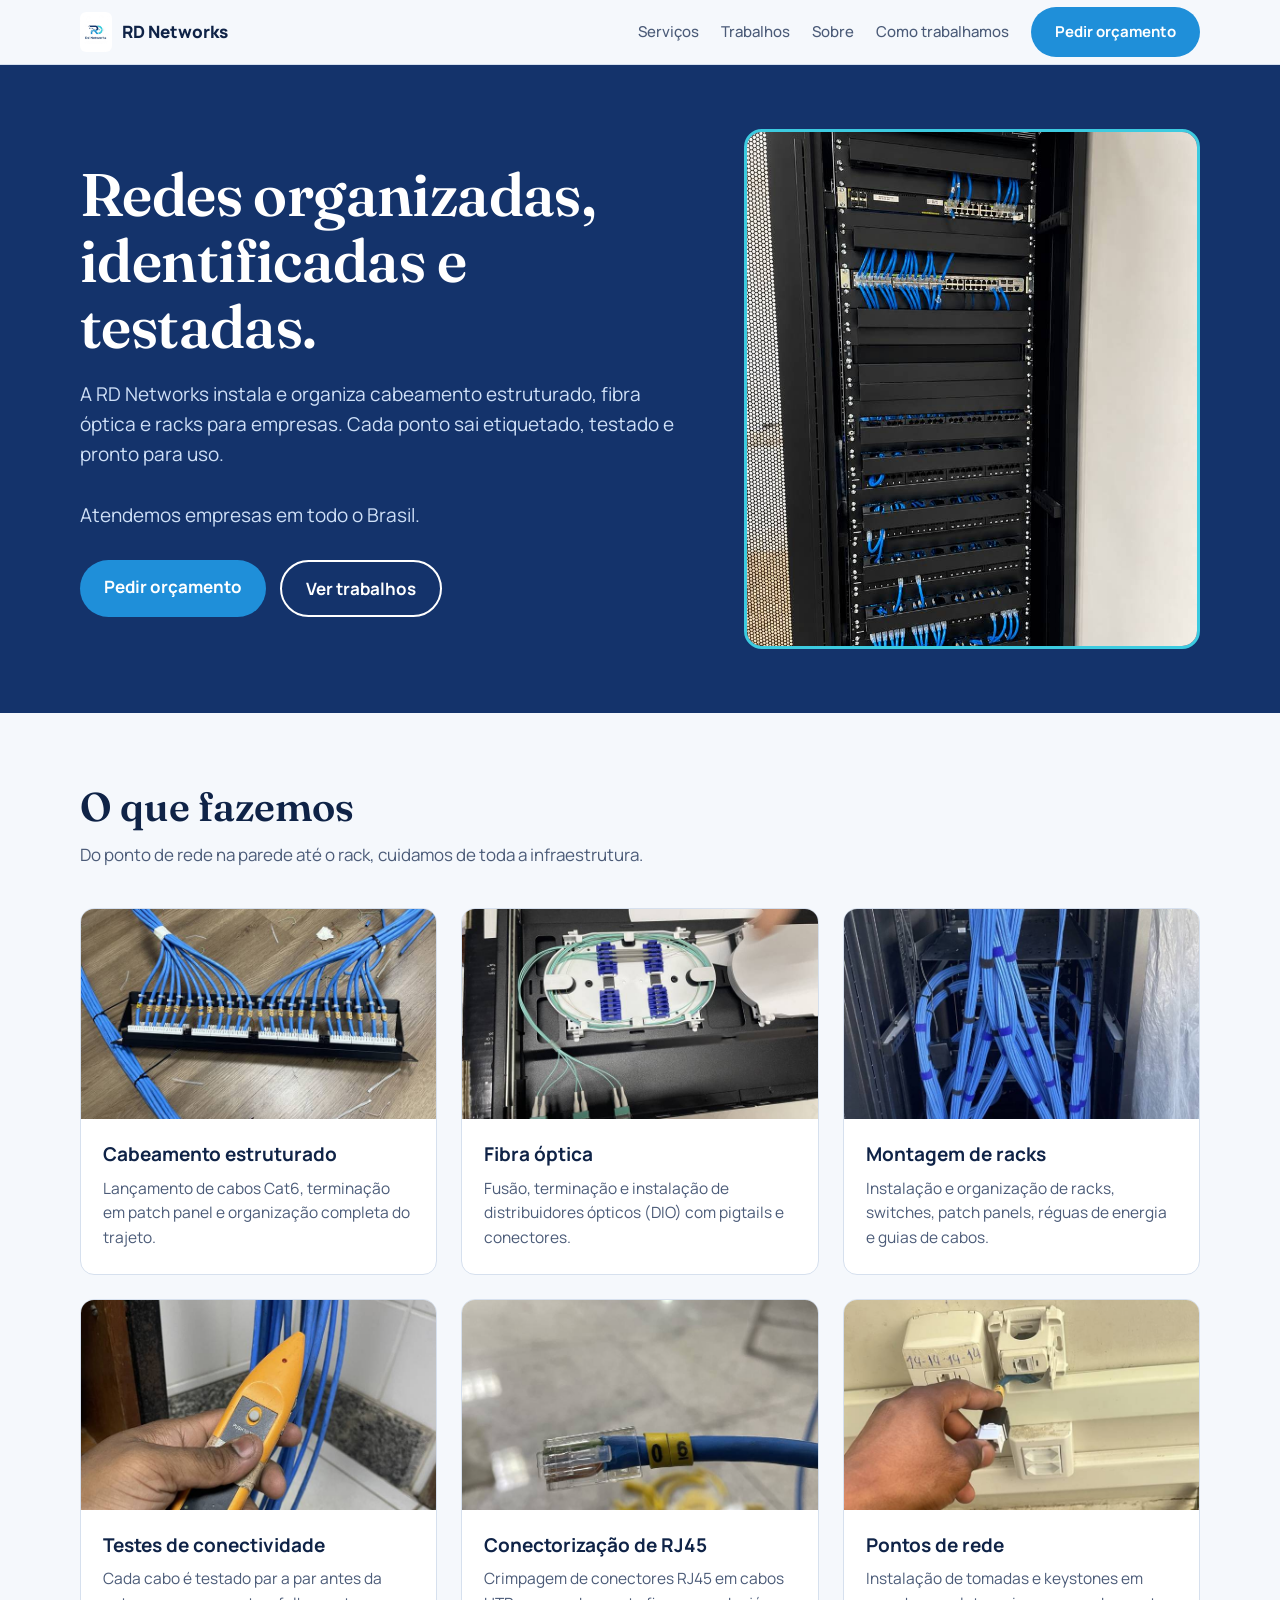
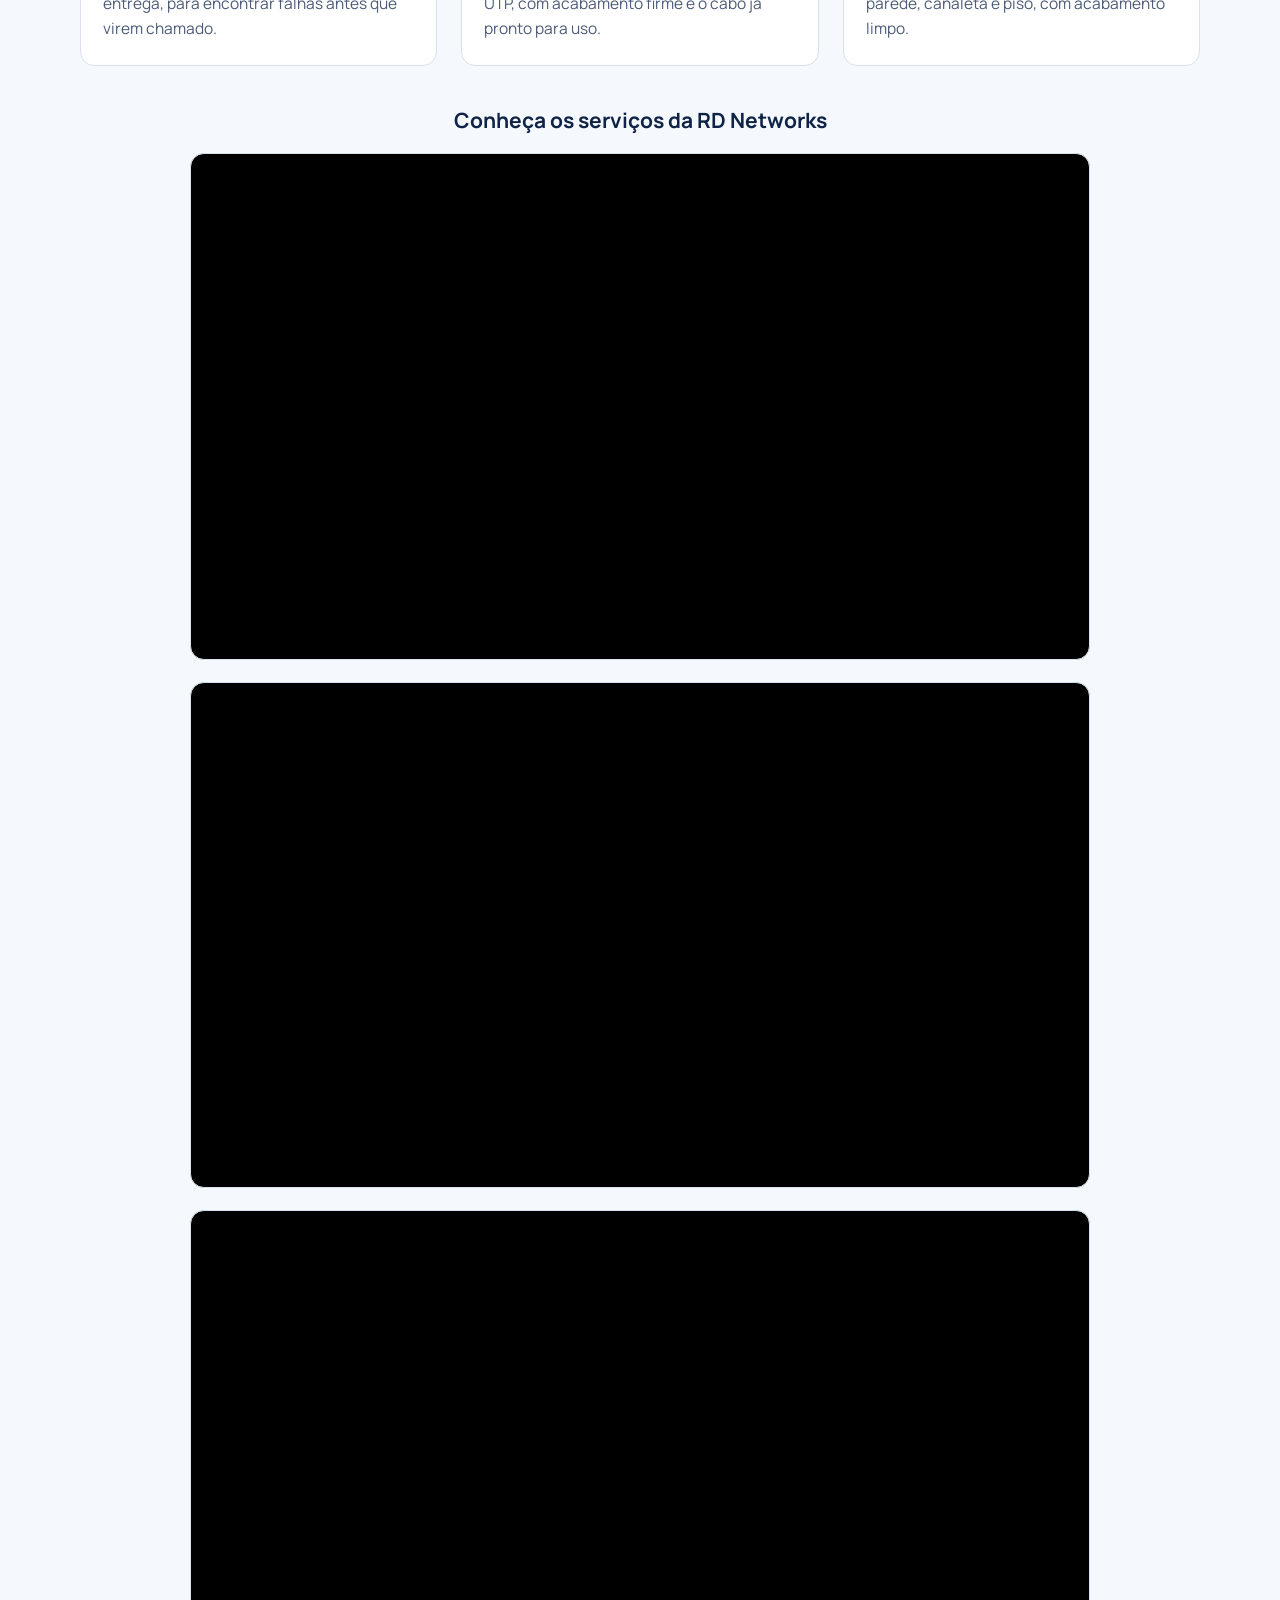
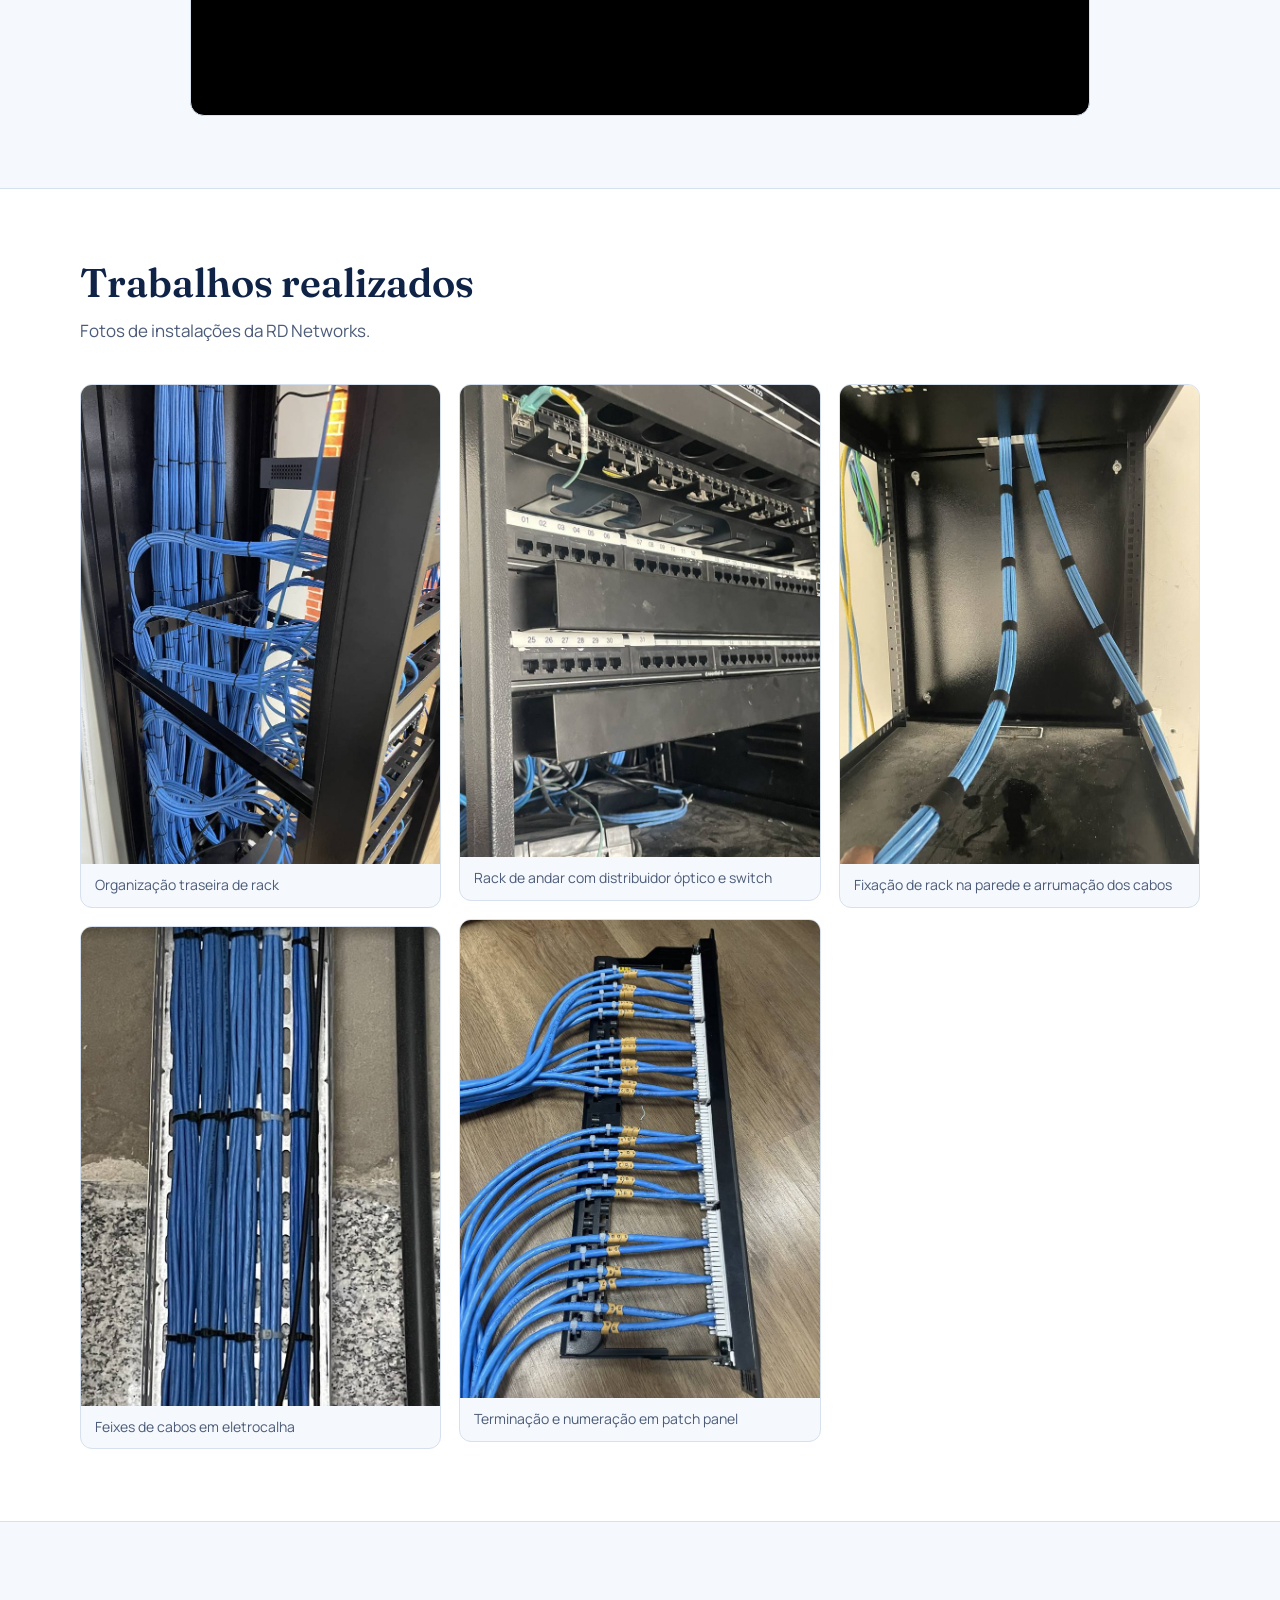
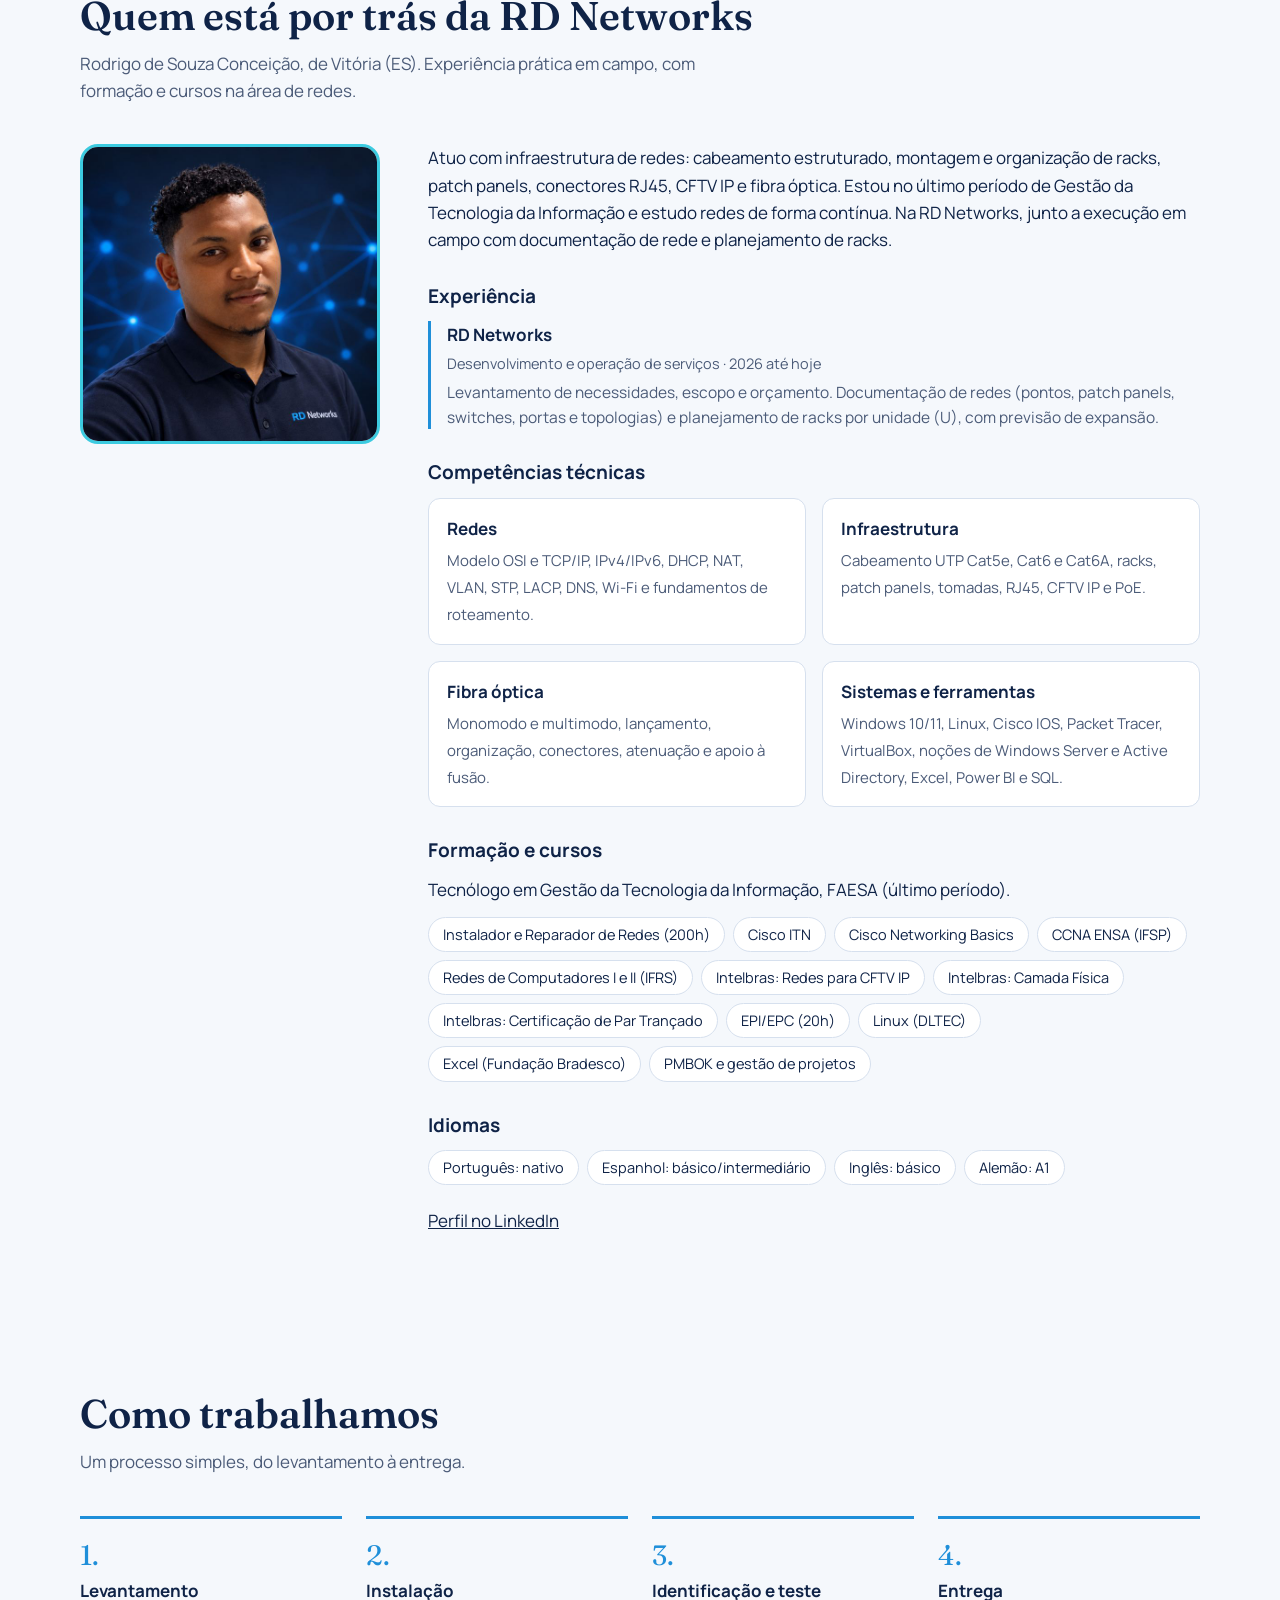
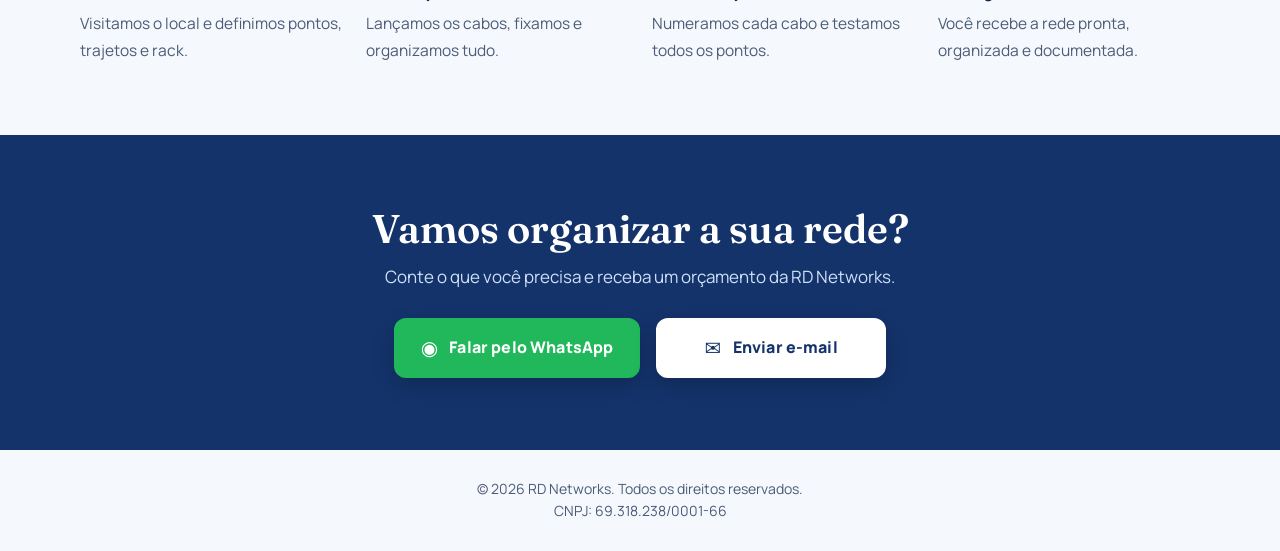
==== index.html @ 34c96d52 "Melhora botões de WhatsApp e e-mail" ====
<!DOCTYPE html>
<html lang="pt-BR">
<head>
<meta charset="utf-8">
<meta name="viewport" content="width=device-width, initial-scale=1, viewport-fit=cover">
<title>RD Networks – Cabeamento estruturado e fibra óptica</title>
<link rel="stylesheet" href="https://fonts.googleapis.com/css2?family=Manrope:wght@400;500;700;800&family=Fraunces:opsz,wght@9..144,600&display=swap">
<style>
:root{--bg:#f5f8fc;--surface:#fff;--ink:#0f2347;--muted:#4b5b78;--navy:#14336b;--blue:#1f8fd9;--cyan:#3ccbe0;--line:#d6e0ee;--on-navy:#fff;
box-sizing:border-box;padding-top:env(safe-area-inset-top,0px);padding-bottom:env(safe-area-inset-bottom,0px)}
@media (prefers-color-scheme:dark){:root:not([data-theme="light"]){--bg:#08142b;--surface:#0f1f3d;--ink:#eaf1fb;--muted:#9fb1cf;--navy:#0b1d40;--line:#1d3359;color-scheme:dark}}
:root[data-theme="dark"]{--bg:#08142b;--surface:#0f1f3d;--ink:#eaf1fb;--muted:#9fb1cf;--navy:#0b1d40;--line:#1d3359;color-scheme:dark}
*,*::before,*::after{box-sizing:border-box}
html{scroll-behavior:smooth;scroll-padding-top:72px}
body{margin:0;background:var(--bg);color:var(--ink);font:400 17px/1.6 Manrope,system-ui,-apple-system,"Segoe UI",sans-serif}
img{max-width:100%;display:block}
a{color:inherit}
:focus-visible{outline:3px solid var(--cyan);outline-offset:3px}
.wrap{width:min(1120px,100% - 40px);margin-inline:auto}
header{position:sticky;top:env(safe-area-inset-top,0px);z-index:20;background:var(--bg);border-bottom:1px solid var(--line)}
header .wrap{display:flex;align-items:center;justify-content:space-between;height:64px}
.brand{display:flex;align-items:center;gap:10px;font-weight:800;text-decoration:none;color:var(--ink)}
.brand img{height:40px;width:auto;border-radius:6px;background:#fff}
nav{display:flex;gap:22px;align-items:center;font-weight:500;font-size:15px}
nav a{text-decoration:none;color:var(--muted)}
nav a:hover{color:var(--ink)}
.btn{display:inline-block;background:var(--blue);color:#fff!important;font-weight:700;padding:13px 24px;border-radius:999px;text-decoration:none;border:0}
.btn.alt{background:transparent;border:2px solid currentColor;color:inherit!important}
.hero{background:var(--navy);color:var(--on-navy);overflow:hidden}
.hero .wrap{display:grid;grid-template-columns:1.15fr .85fr;gap:48px;align-items:center;padding-block:64px}
h1,h2{font-family:Fraunces,Georgia,serif;font-weight:600;line-height:1.1;margin:0}
h1{font-size:clamp(34px,5.4vw,60px);letter-spacing:-.01em}
.hero p{font-size:19px;color:#cfe0f7;max-width:34em;margin:20px 0 30px}
.hero .cta{display:flex;gap:14px;flex-wrap:wrap}
.hero figure{margin:0;border-radius:18px;overflow:hidden;border:3px solid var(--cyan);max-height:520px}
.hero figure img{width:100%;height:520px;object-fit:cover}
section{padding-block:72px}
h2{font-size:clamp(28px,3.6vw,40px);margin-bottom:12px}
.lead{color:var(--muted);max-width:40em;margin:0 0 40px}
.services{display:grid;grid-template-columns:repeat(3,1fr);gap:24px}
.svc{background:var(--surface);border:1px solid var(--line);border-radius:14px;overflow:hidden}
.svc img{width:100%;height:210px;object-fit:cover}
.svc div{padding:20px 22px 24px}
.svc h3{margin:0 0 6px;font-size:19px}
.svc p{margin:0;color:var(--muted);font-size:15.5px}
.alt-bg{background:var(--surface);border-block:1px solid var(--line)}
.gallery{columns:3;column-gap:18px}
.gallery figure{margin:0 0 18px;break-inside:avoid;border-radius:12px;overflow:hidden;border:1px solid var(--line);background:var(--bg)}
.gallery img{width:100%}
.gallery figcaption{padding:10px 14px;font-size:14px;color:var(--muted)}
.steps{display:grid;grid-template-columns:repeat(4,1fr);gap:24px;counter-reset:s;padding:0;list-style:none;margin:0}
.steps li{counter-increment:s;border-top:3px solid var(--blue);padding-top:14px}
.steps li::before{content:counter(s) ".";font-family:Fraunces,Georgia,serif;font-size:28px;color:var(--blue);display:block}
.steps b{display:block;margin-bottom:4px}
.steps span{color:var(--muted);font-size:15.5px}
.contact{background:var(--navy);color:#fff;text-align:center}
.contact p{color:#cfe0f7;max-width:32em;margin:0 auto 28px}
.contact .cta{display:flex;gap:16px;justify-content:center;flex-wrap:wrap}
.contact-actions{margin-top:8px}
.contact .contact-btn{display:inline-flex;align-items:center;justify-content:center;gap:11px;min-width:230px;min-height:54px;padding:15px 25px;border-radius:12px;font-size:16px;font-weight:800;letter-spacing:.01em;box-shadow:0 8px 22px rgba(0,0,0,.18);transition:transform .18s ease,box-shadow .18s ease,background .18s ease}
.contact .contact-btn span{font-size:20px;line-height:1}
.contact .whatsapp-btn{background:#20b85a;color:#fff!important;border:2px solid #20b85a}
.contact .email-btn{background:#fff;color:#14336b!important;border:2px solid #fff}
.contact .contact-btn:hover{transform:translateY(-3px);box-shadow:0 12px 26px rgba(0,0,0,.25)}
.contact .contact-btn:focus-visible{outline:3px solid var(--cyan);outline-offset:4px}
@media (max-width:540px){.contact .contact-btn{width:100%;max-width:340px}}
footer{padding:28px 0;color:var(--muted);font-size:14px;text-align:center}
.video{max-width:900px;margin:38px auto 0}.video h3{text-align:center;margin:0 0 16px;font-size:21px}.video-frame{position:relative;aspect-ratio:16/9;border-radius:14px;overflow:hidden;background:#000;border:1px solid var(--line)}.video-frame iframe{position:absolute;inset:0;width:100%;height:100%;border:0}
@media (max-width:860px){
.hero .wrap{grid-template-columns:1fr;padding-block:44px}
.hero figure img{height:340px}
.services,.steps{grid-template-columns:1fr 1fr}
.gallery{columns:2}
nav a:not(.btn){display:none}
}
@media (max-width:540px){.services,.steps{grid-template-columns:1fr}.gallery{columns:1}section{padding-block:52px}}

.about{display:grid;grid-template-columns:300px 1fr;gap:48px;align-items:start}
.about figure{margin:0;border-radius:18px;overflow:hidden;border:3px solid var(--cyan)}
.about figure img{width:100%;aspect-ratio:1/1;object-fit:cover}
.about h3{font-size:19px;margin:28px 0 10px}
.about p{margin:0 0 14px}
.jobs{list-style:none;padding:0;margin:0;display:grid;gap:14px}
.jobs li{border-left:3px solid var(--blue);padding-left:16px}
.jobs b{display:block}.jobs em{font-style:normal;color:var(--muted);font-size:14.5px}
.jobs span{display:block;color:var(--muted);font-size:15.5px;margin-top:4px}
.skills{display:grid;grid-template-columns:repeat(2,1fr);gap:16px;margin-top:8px}
.skills div{background:var(--surface);border:1px solid var(--line);border-radius:12px;padding:16px 18px}
.skills b{display:block;margin-bottom:4px}.skills span{color:var(--muted);font-size:15px}
.chips{display:flex;flex-wrap:wrap;gap:8px;padding:0;margin:0;list-style:none}
.chips li{background:var(--surface);border:1px solid var(--line);border-radius:999px;padding:5px 14px;font-size:14.5px}
@media (max-width:860px){.about{grid-template-columns:1fr;gap:28px}.about figure{max-width:320px}}
@media (max-width:540px){.skills{grid-template-columns:1fr}}
</style>
</head>
<body>
<header><div class="wrap">
<a class="brand" href="#topo"><img src="[data-uri]" alt="Logo RD Networks">RD Networks</a>
<nav><a href="#servicos">Serviços</a><a href="#trabalhos">Trabalhos</a><a href="#sobre">Sobre</a><a href="#processo">Como trabalhamos</a><a class="btn" href="#contato">Pedir orçamento</a></nav>
</div></header>

<main id="topo">
<div class="hero"><div class="wrap">
<div>
<h1>Redes organizadas, identificadas e testadas.</h1>
<p>A RD Networks instala e organiza cabeamento estruturado, fibra óptica e racks para empresas. Cada ponto sai etiquetado, testado e pronto para uso.</p>
<p class="lead">Atendemos empresas em todo o Brasil.</p>
<div class="cta"><a class="btn" href="#contato">Pedir orçamento</a><a class="btn alt" href="#trabalhos">Ver trabalhos</a></div>
</div>
<figure><img src="[data-uri]" alt="Rack com switches, patch panels e organizadores de cabos instalado pela RD Networks"></figure>
</div></div>

<section id="servicos"><div class="wrap">
<h2>O que fazemos</h2>
<p class="lead">Do ponto de rede na parede até o rack, cuidamos de toda a infraestrutura.</p>
<div class="services">
<article class="svc"><img src="[data-uri]" alt="Patch panel com cabos azuis identificados" loading="lazy"><div><h3>Cabeamento estruturado</h3><p>Lançamento de cabos Cat6, terminação em patch panel e organização completa do trajeto.</p></div></article>
<article class="svc"><img src="[data-uri]" alt="Bandeja de fusão de fibra óptica com conectores SC" loading="lazy"><div><h3>Fibra óptica</h3><p>Fusão, terminação e instalação de distribuidores ópticos (DIO) com pigtails e conectores.</p></div></article>
<article class="svc"><img src="[data-uri]" alt="Cabos organizados com fitas de velcro dentro de rack" loading="lazy"><div><h3>Montagem de racks</h3><p>Instalação e organização de racks, switches, patch panels, réguas de energia e guias de cabos.</p></div></article>
<article class="svc"><img src="[data-uri]" alt="Testador de cabo de rede RJ45 em uso" style="object-position:50% 28%" loading="lazy"><div><h3>Testes de conectividade</h3><p>Cada cabo é testado par a par antes da entrega, para encontrar falhas antes que virem chamado.</p></div></article>
<article class="svc"><img src="[data-uri]" alt="Cabo com conector RJ45 e anilhas de identificação" loading="lazy"><div><h3>Conectorização de RJ45</h3><p>Crimpagem de conectores RJ45 em cabos UTP, com acabamento firme e o cabo já pronto para uso.</p></div></article>
<article class="svc"><img src="[data-uri]" alt="Técnico instalando keystone em tomada de rede" style="object-position:50% 8%" loading="lazy"><div><h3>Pontos de rede</h3><p>Instalação de tomadas e keystones em parede, canaleta e piso, com acabamento limpo.</p></div></article>
</div>
<div class="video"><h3>Conheça os serviços da RD Networks</h3><div class="video-frame"><iframe src="https://www.youtube.com/embed/SAFXALkek2o" title="Vídeo de apresentação dos serviços da RD Networks" loading="lazy" allow="accelerometer; autoplay; clipboard-write; encrypted-media; gyroscope; picture-in-picture; web-share" referrerpolicy="strict-origin-when-cross-origin" allowfullscreen></iframe></div><div class="video-frame" style="margin-top:22px"><iframe src="https://www.youtube.com/embed/4MCOlGgVoVY" title="Vídeo da RD Networks — 4MCOlGgVoVY" loading="lazy" allow="accelerometer; autoplay; clipboard-write; encrypted-media; gyroscope; picture-in-picture; web-share" referrerpolicy="strict-origin-when-cross-origin" allowfullscreen></iframe></div>
<div class="video-frame" style="margin-top:22px"><iframe src="https://www.youtube.com/embed/164jBj1hfP8" title="Vídeo da RD Networks — 164jBj1hfP8" loading="lazy" allow="accelerometer; autoplay; clipboard-write; encrypted-media; gyroscope; picture-in-picture; web-share" referrerpolicy="strict-origin-when-cross-origin" allowfullscreen></iframe></div></div>
</div></section>

<section id="trabalhos" class="alt-bg"><div class="wrap">
<h2>Trabalhos realizados</h2>
<p class="lead">Fotos de instalações da RD Networks.</p>
<div class="gallery">
<figure><img src="[data-uri]" alt="Parte traseira de rack com cabos azuis organizados" loading="lazy"><figcaption>Organização traseira de rack</figcaption></figure>
<figure><img src="[data-uri]" alt="Cabos azuis presos em eletrocalha" loading="lazy"><figcaption>Feixes de cabos em eletrocalha</figcaption></figure>
<figure><img src="[data-uri]" alt="Rack com distribuidor óptico, switch e patch panels Cat6" loading="lazy"><figcaption>Rack de andar com distribuidor óptico e switch</figcaption></figure>
<figure><img src="[data-uri]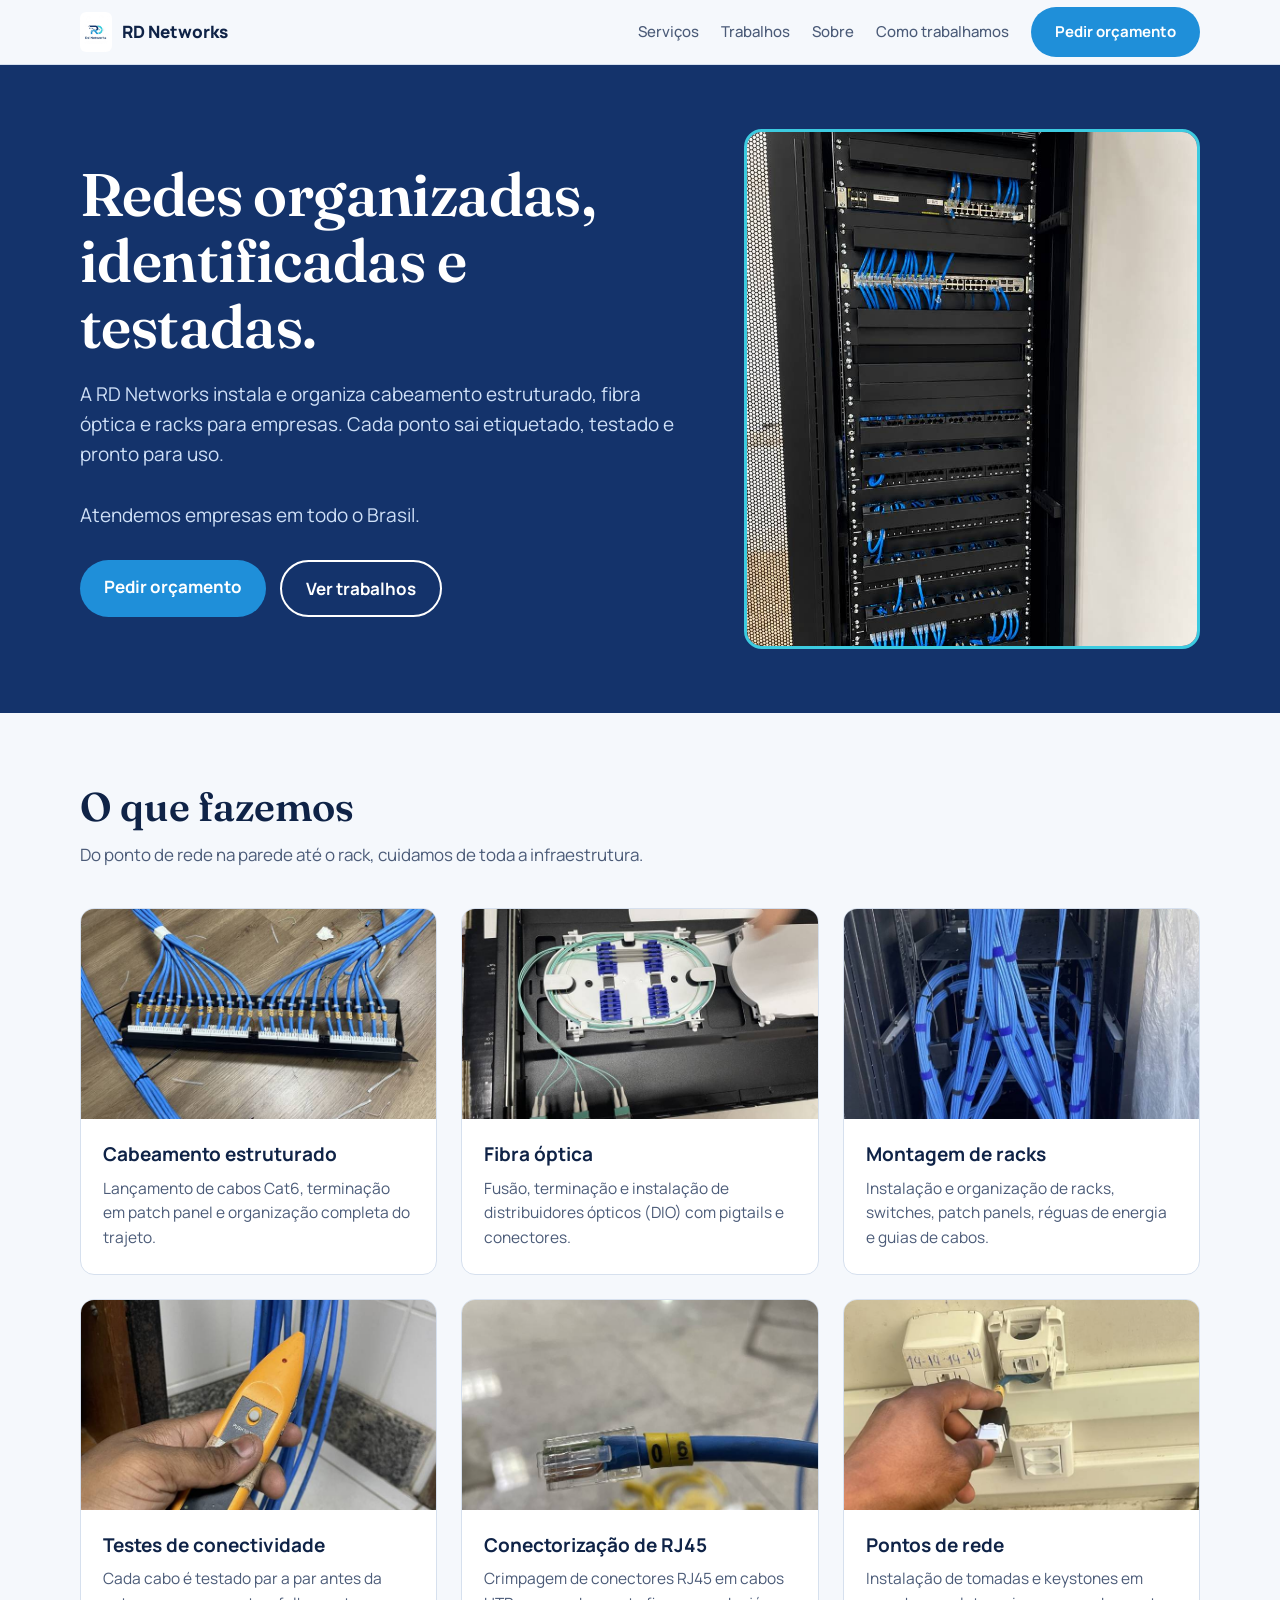
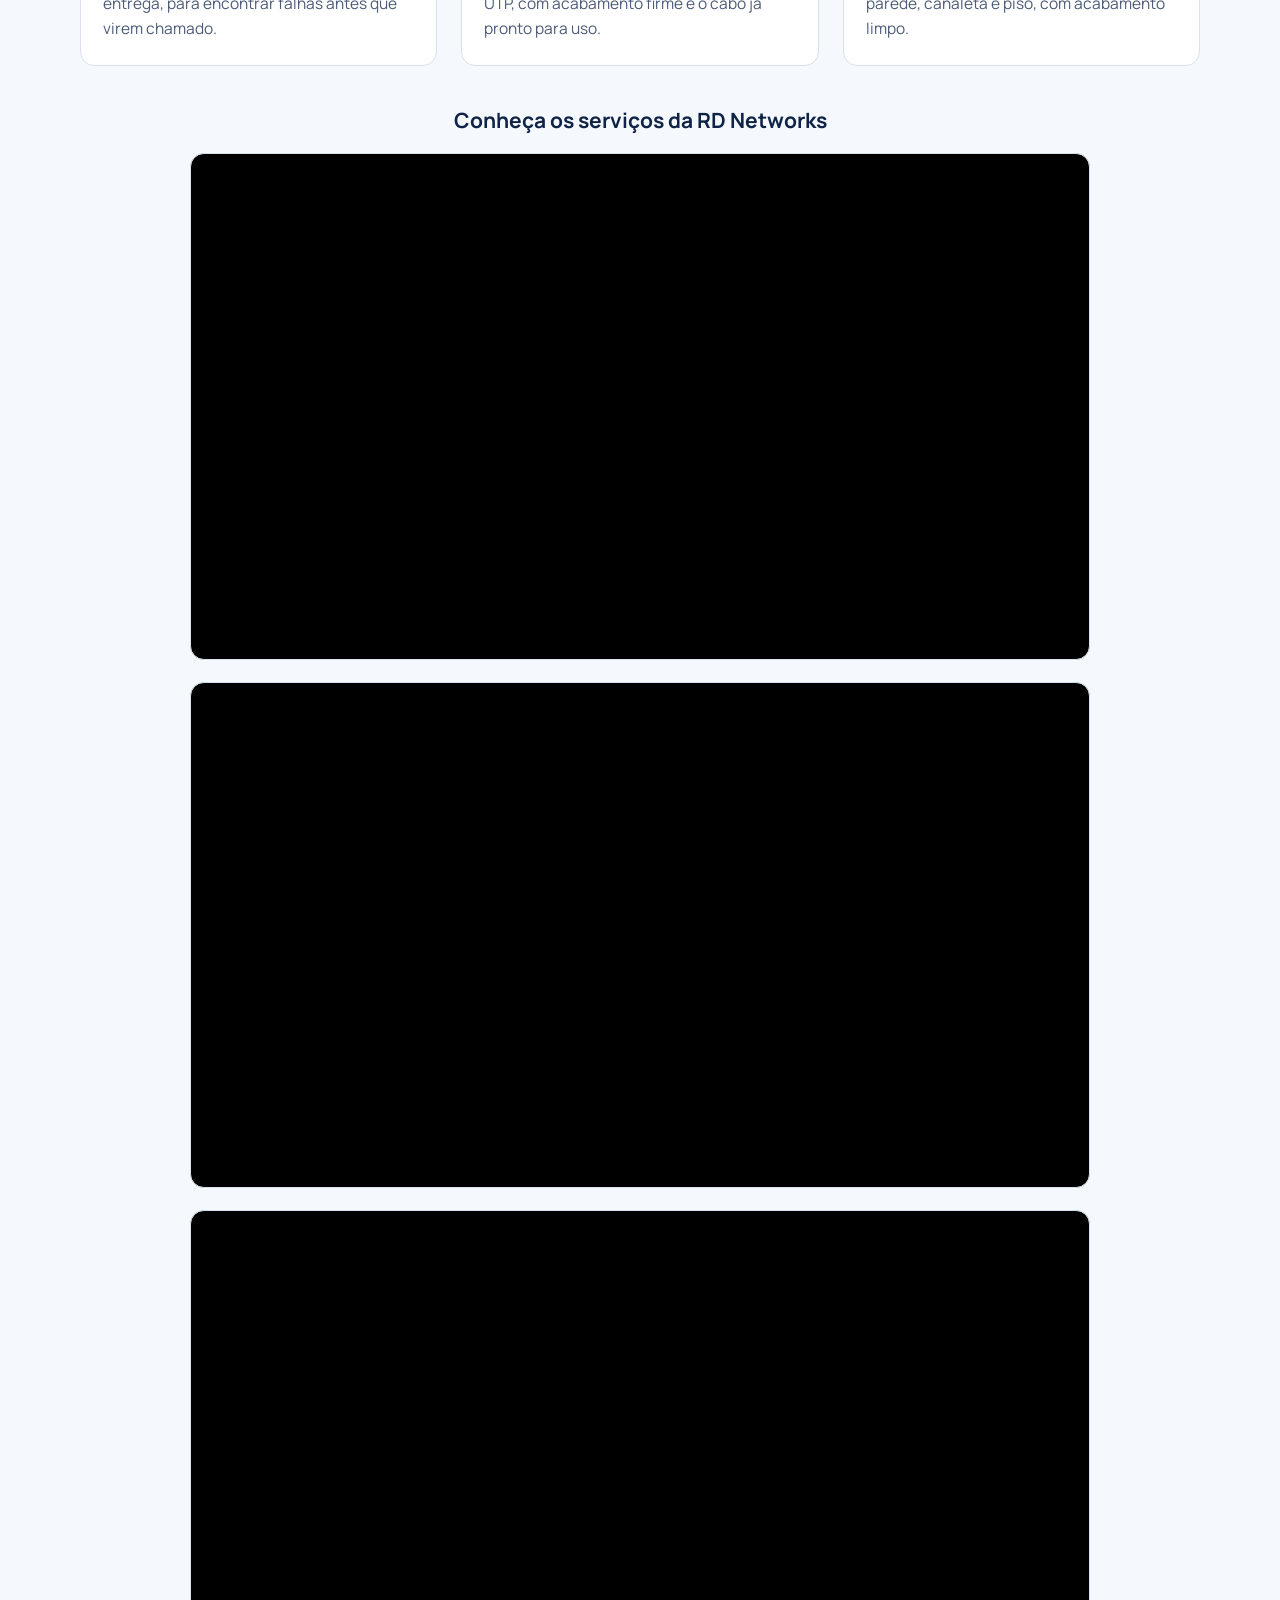
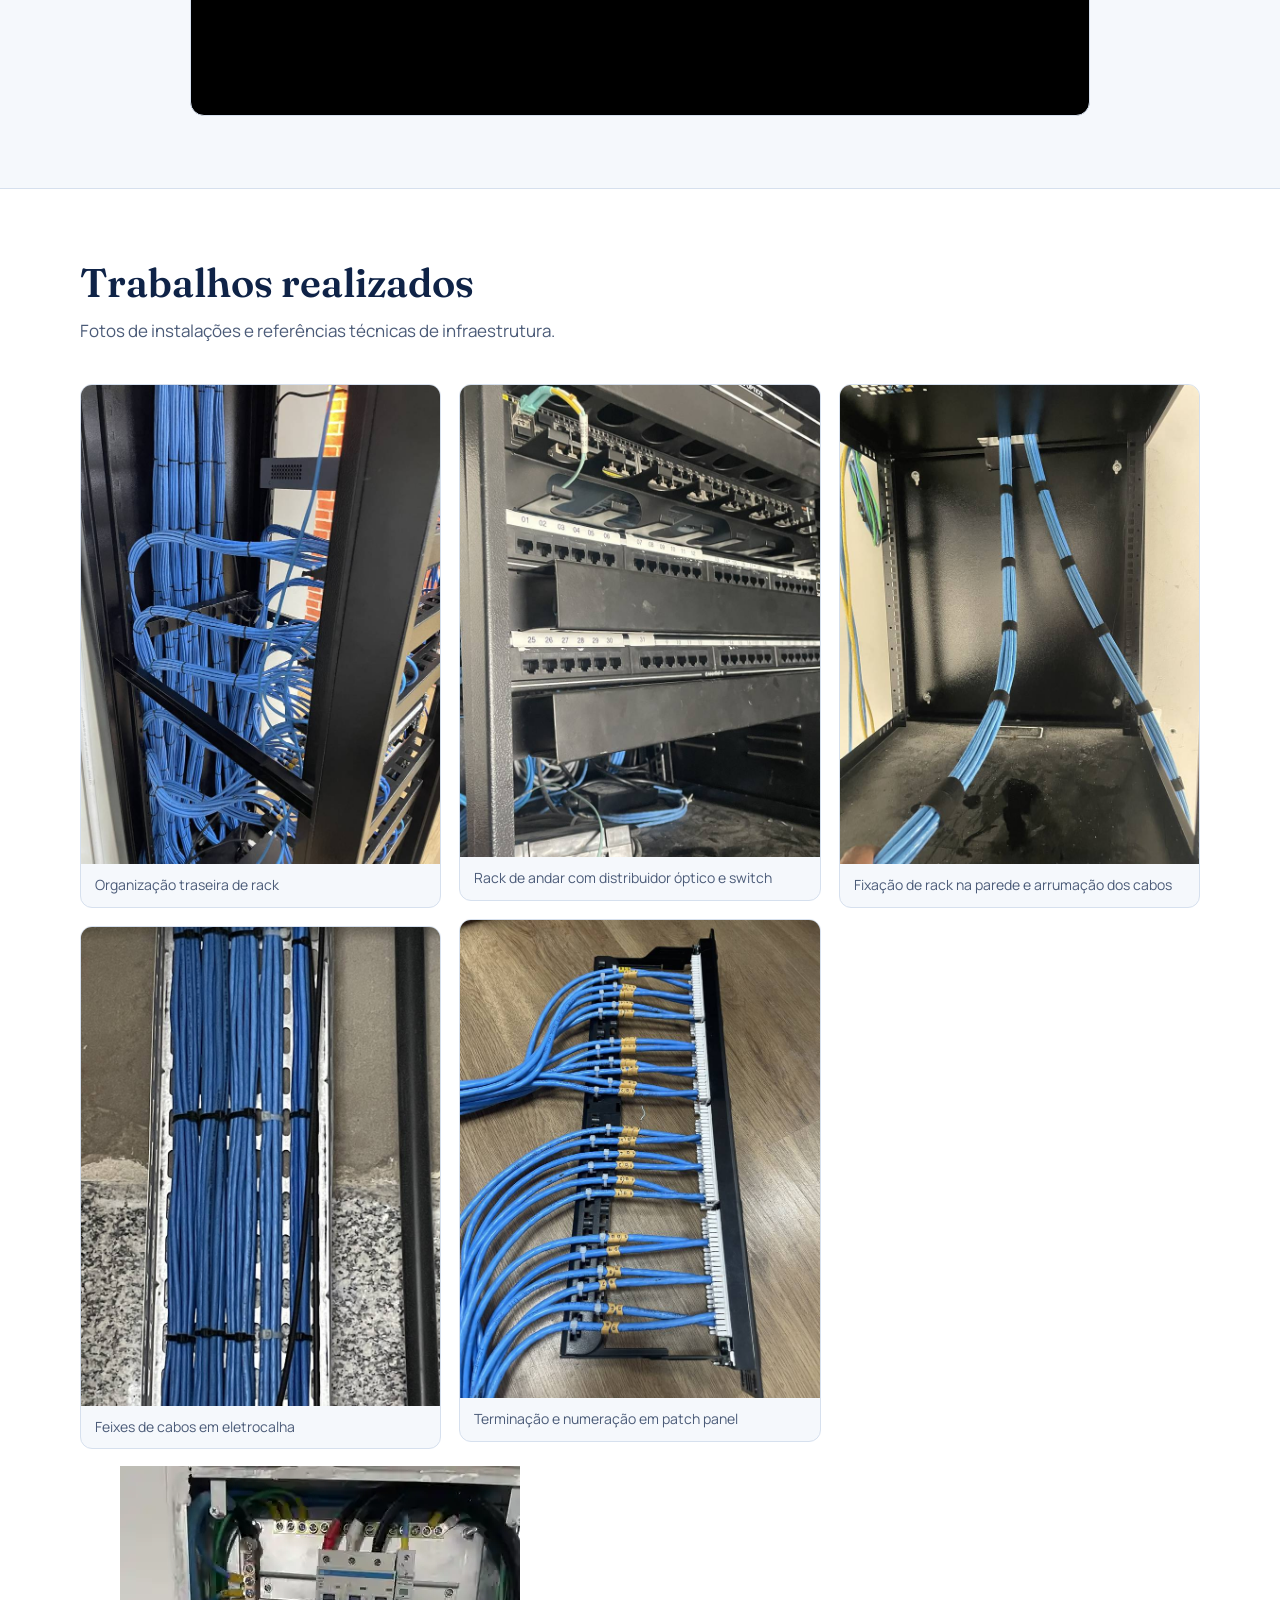
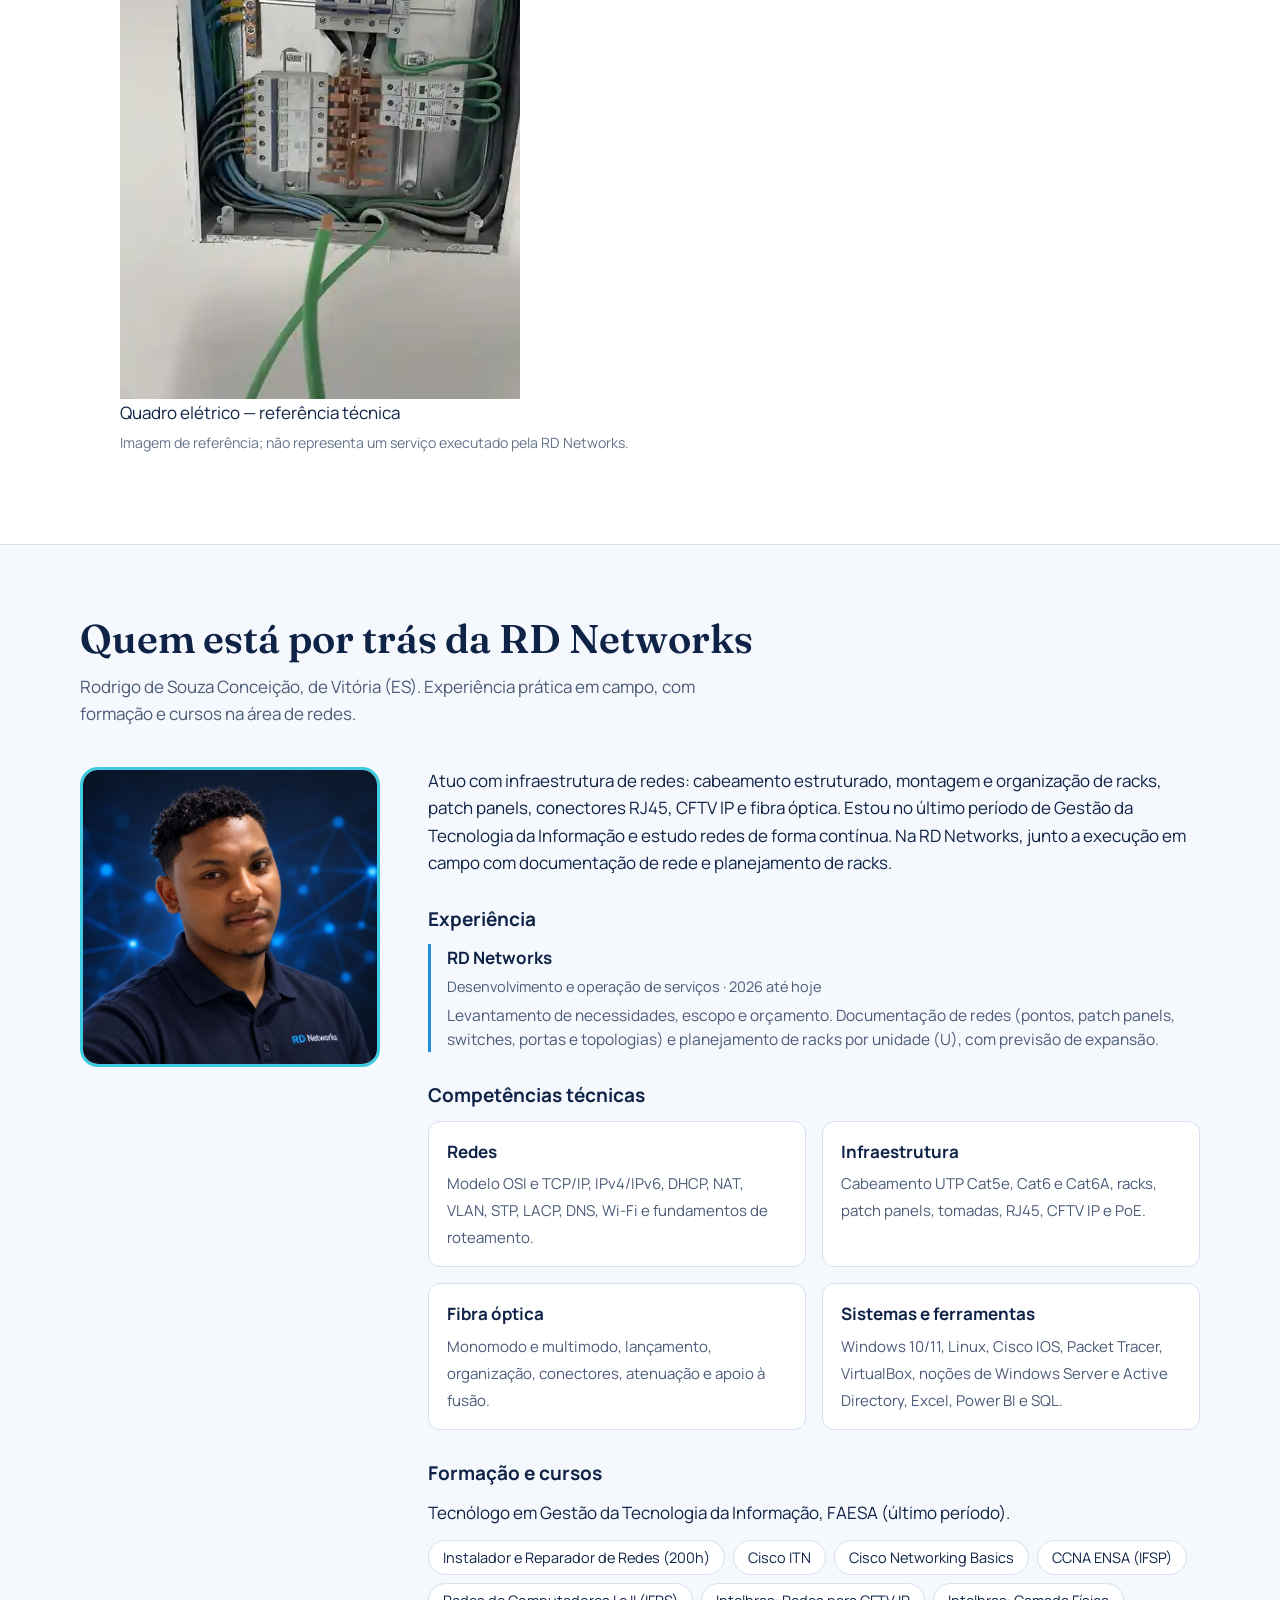
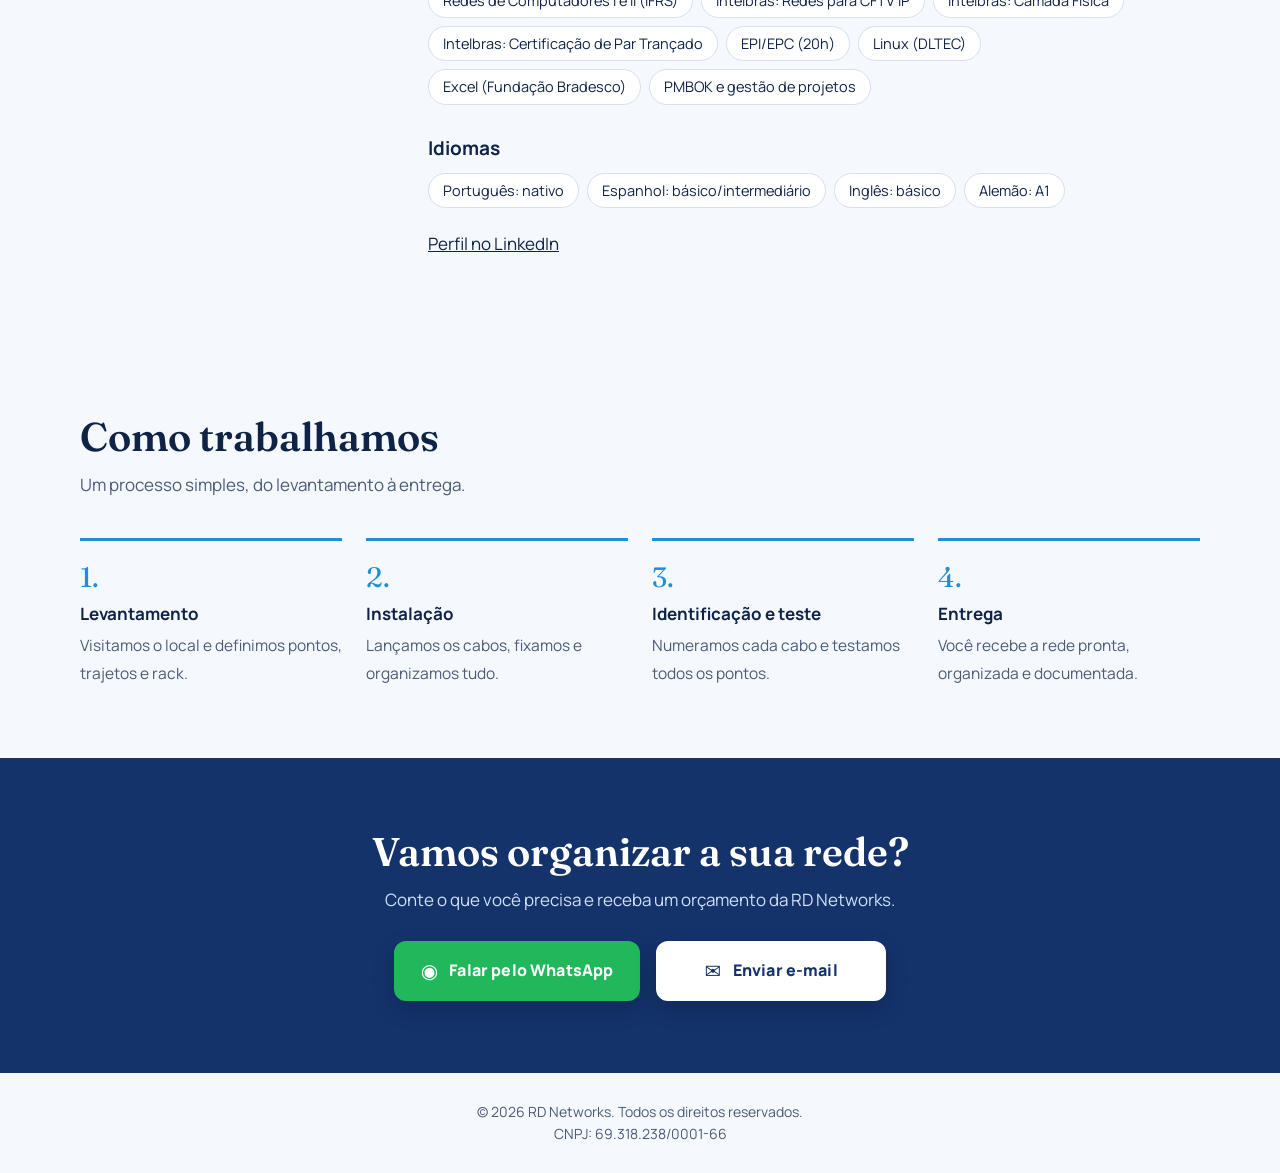
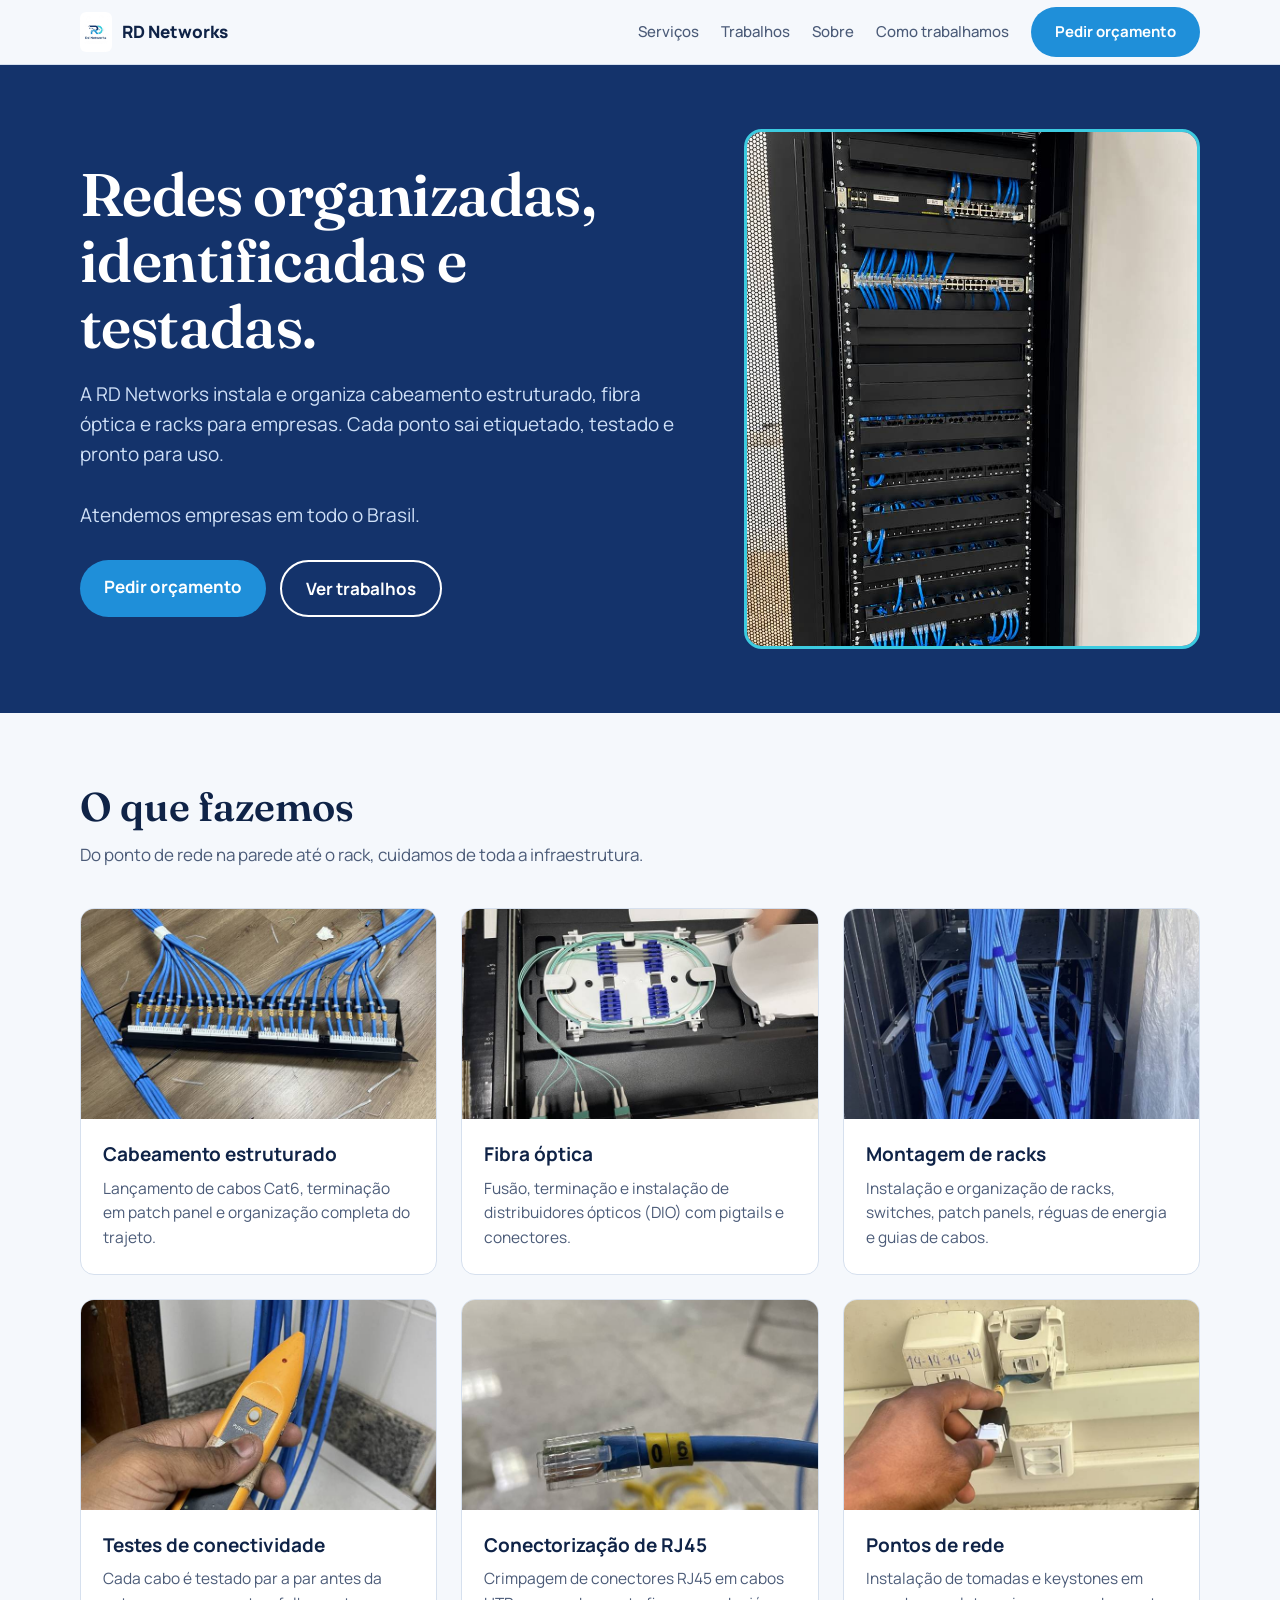
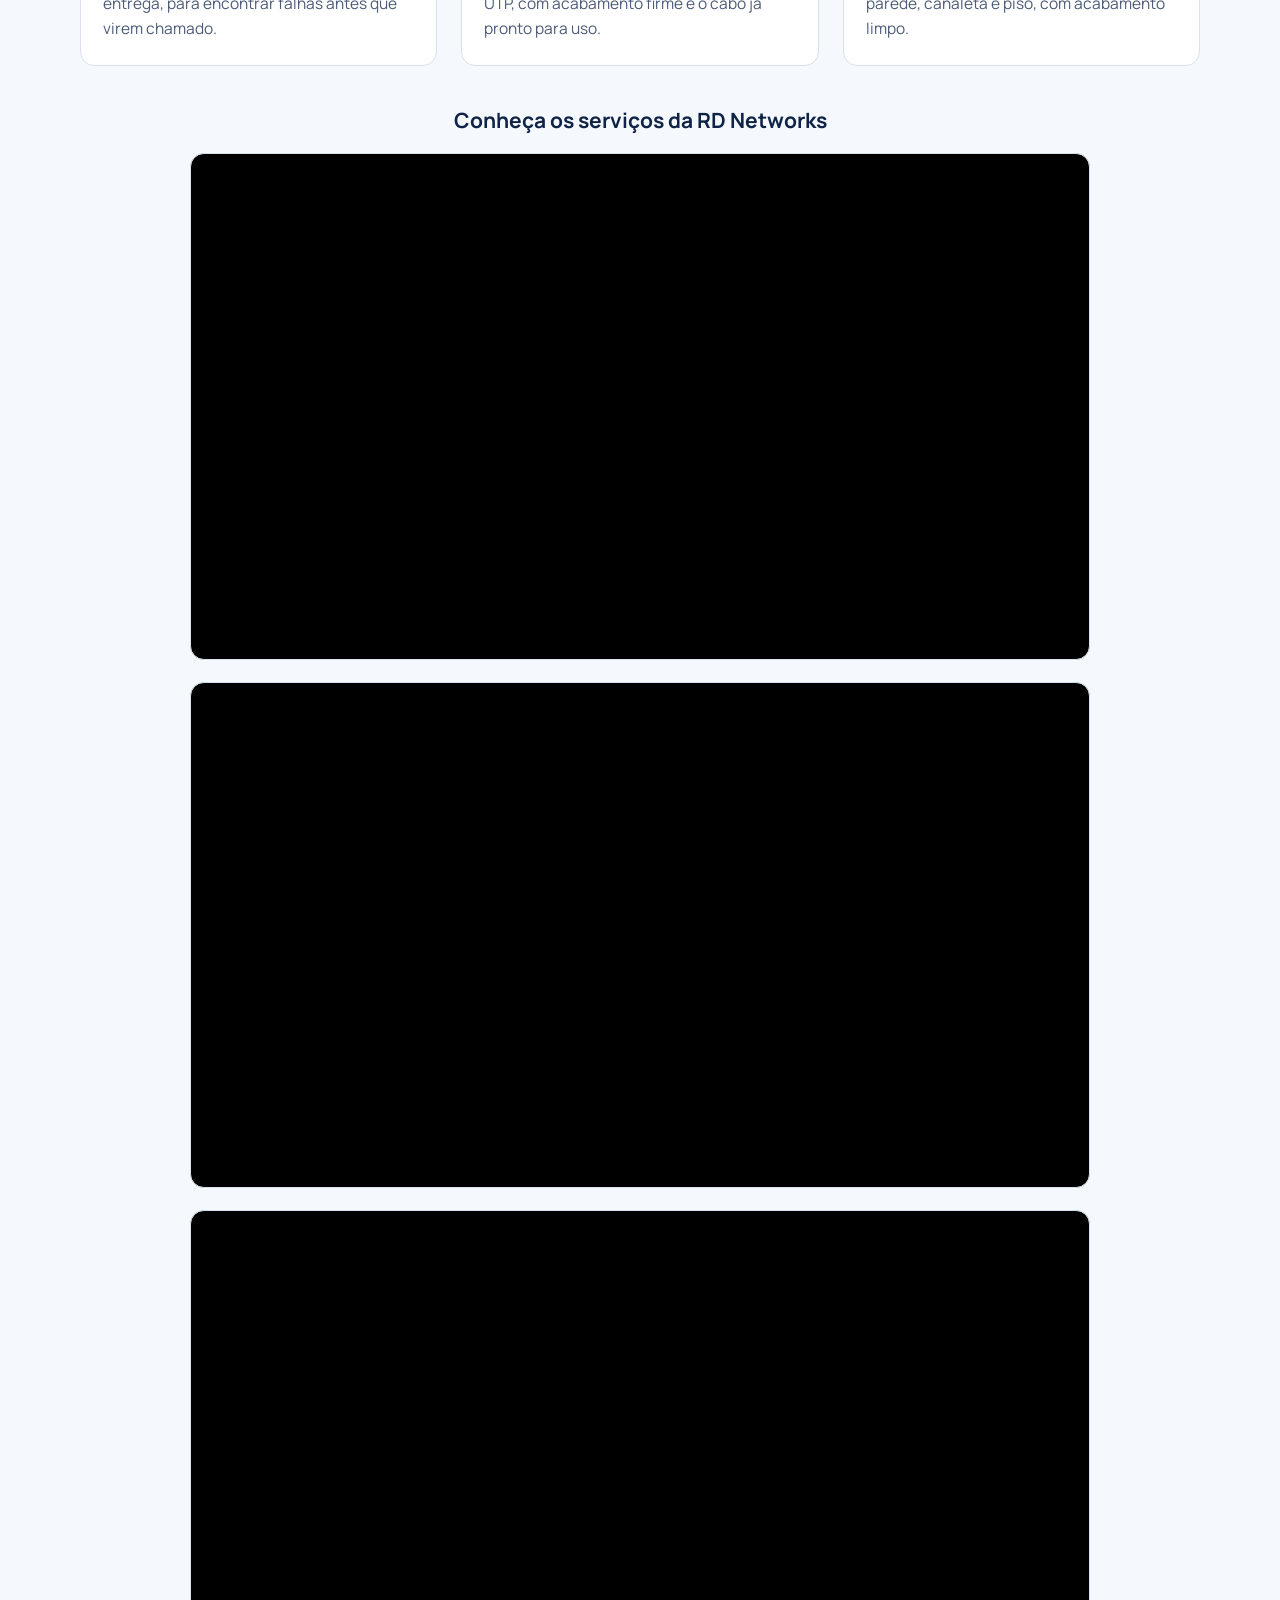
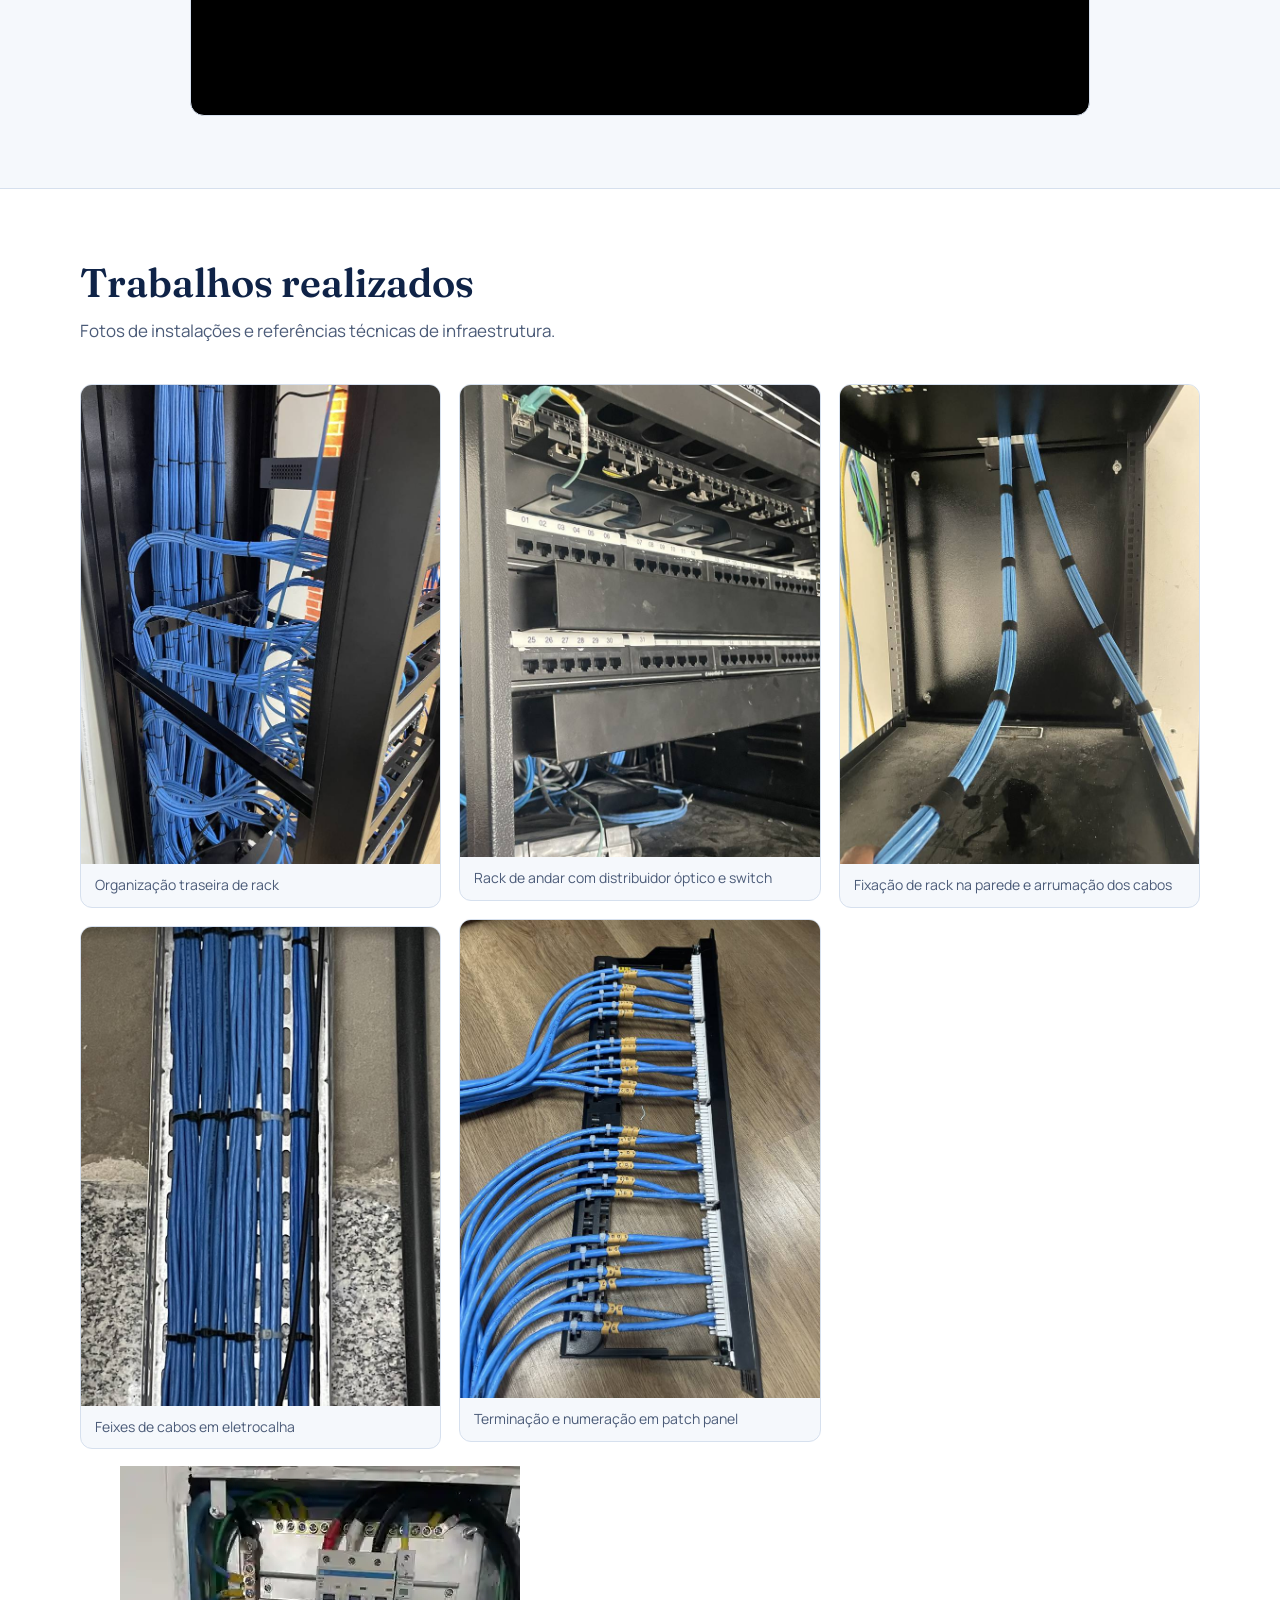
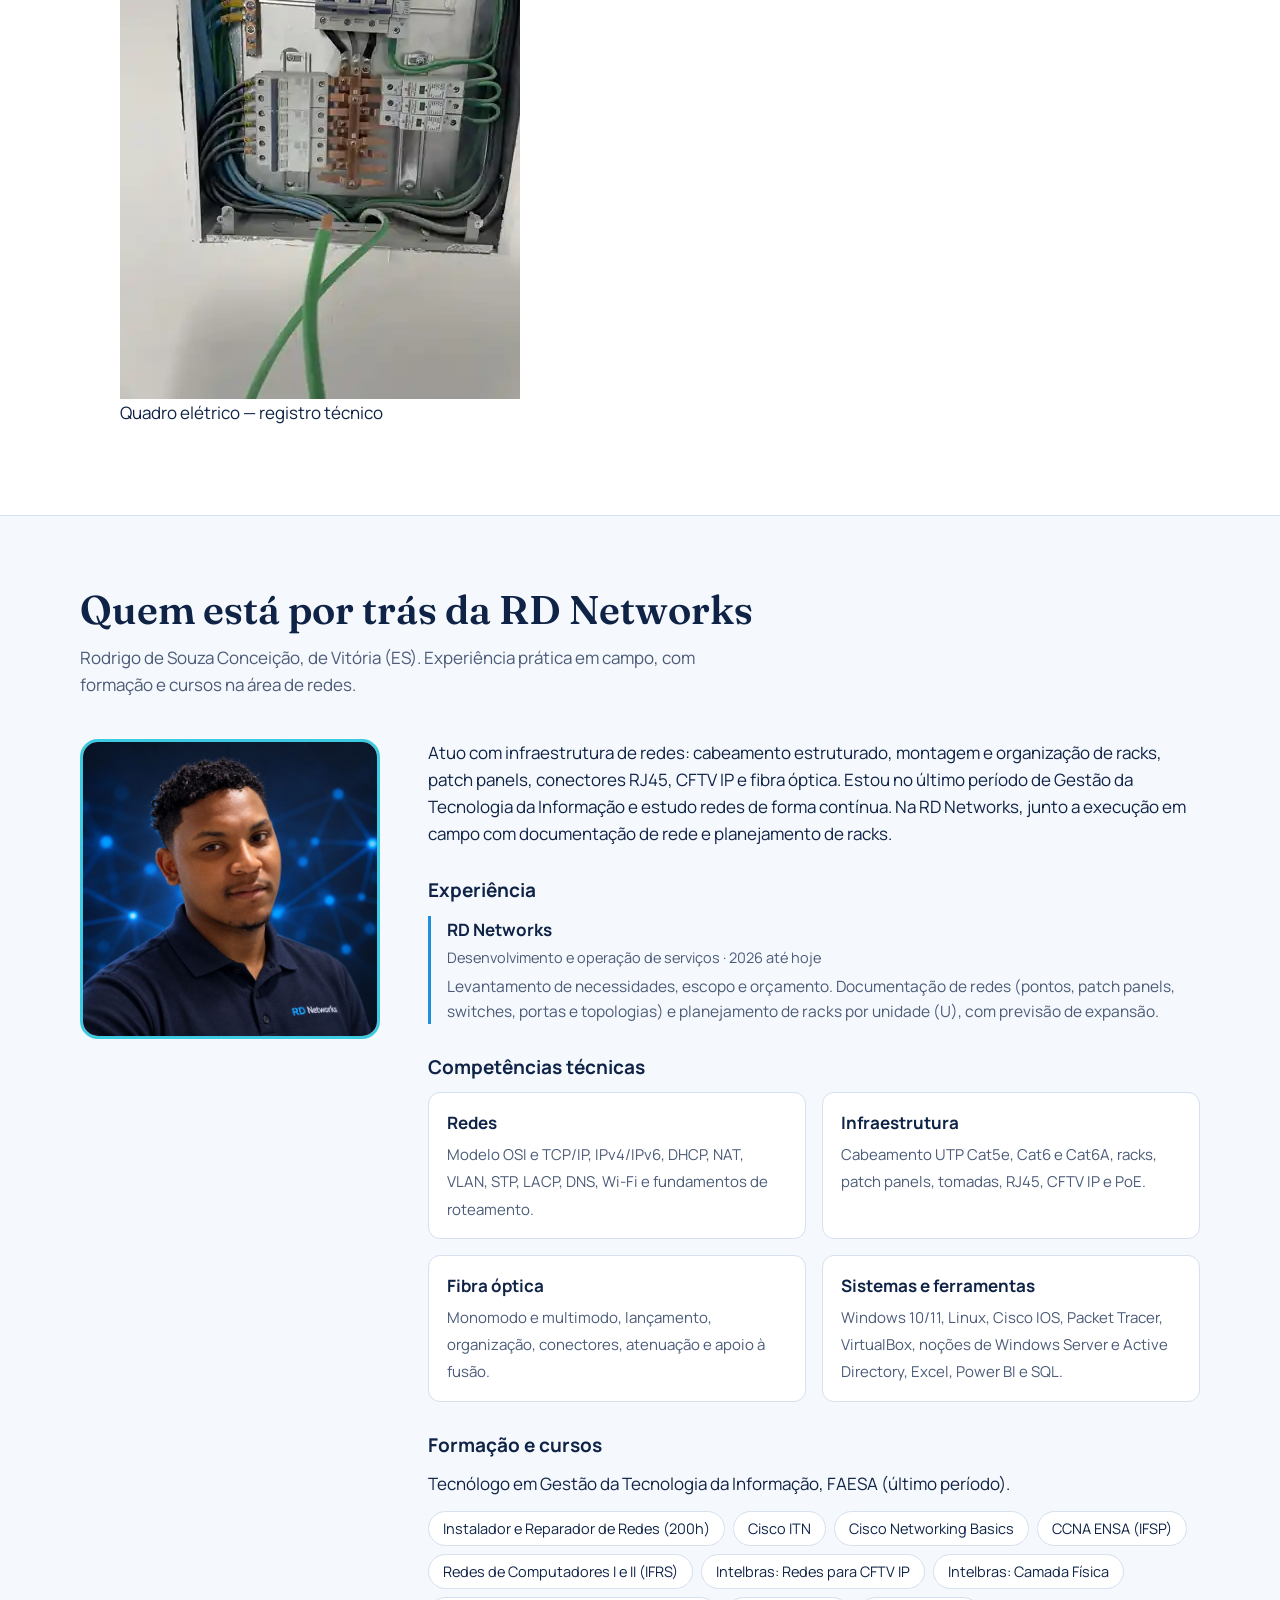
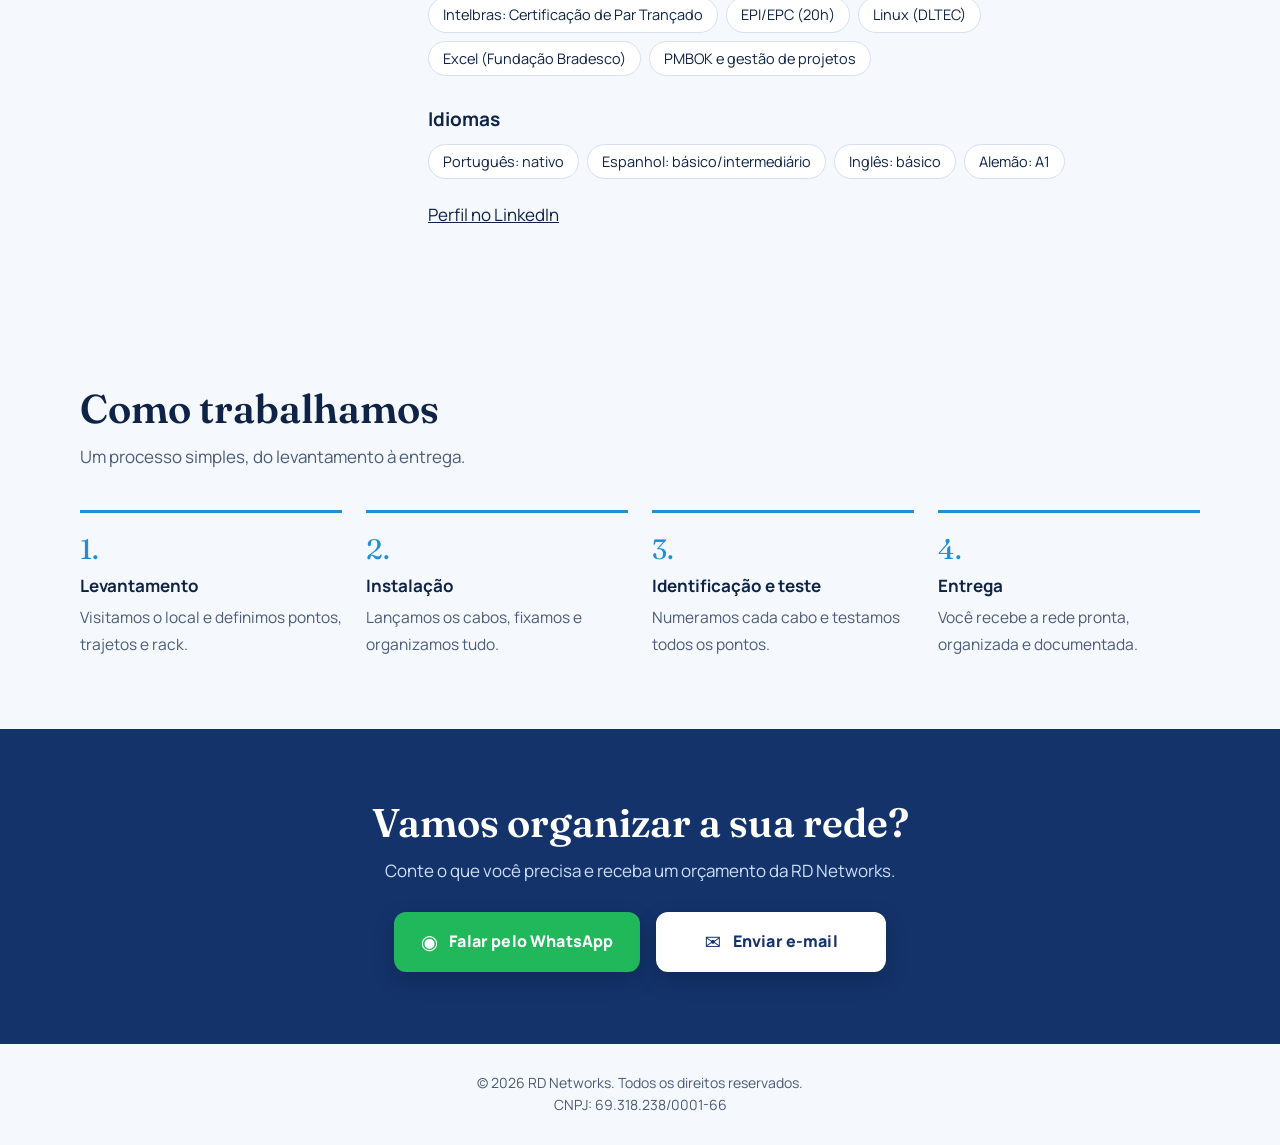
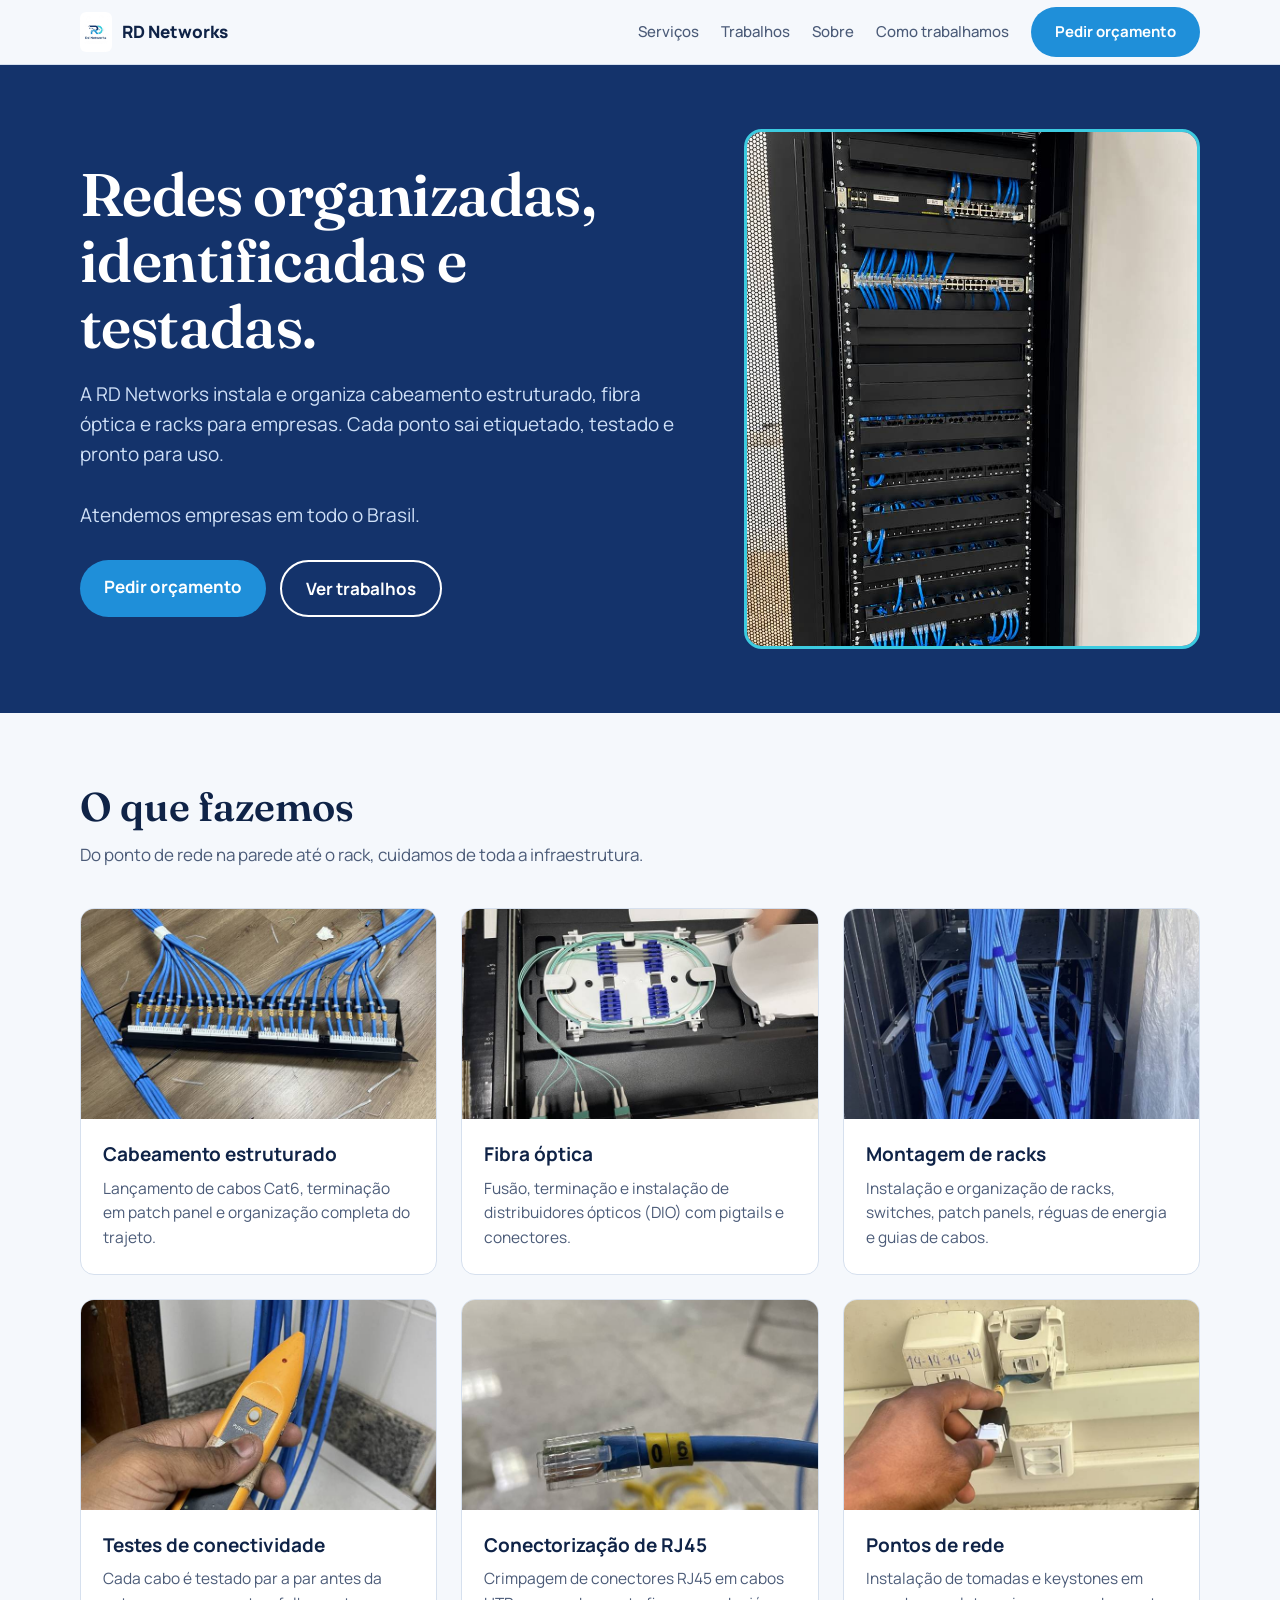
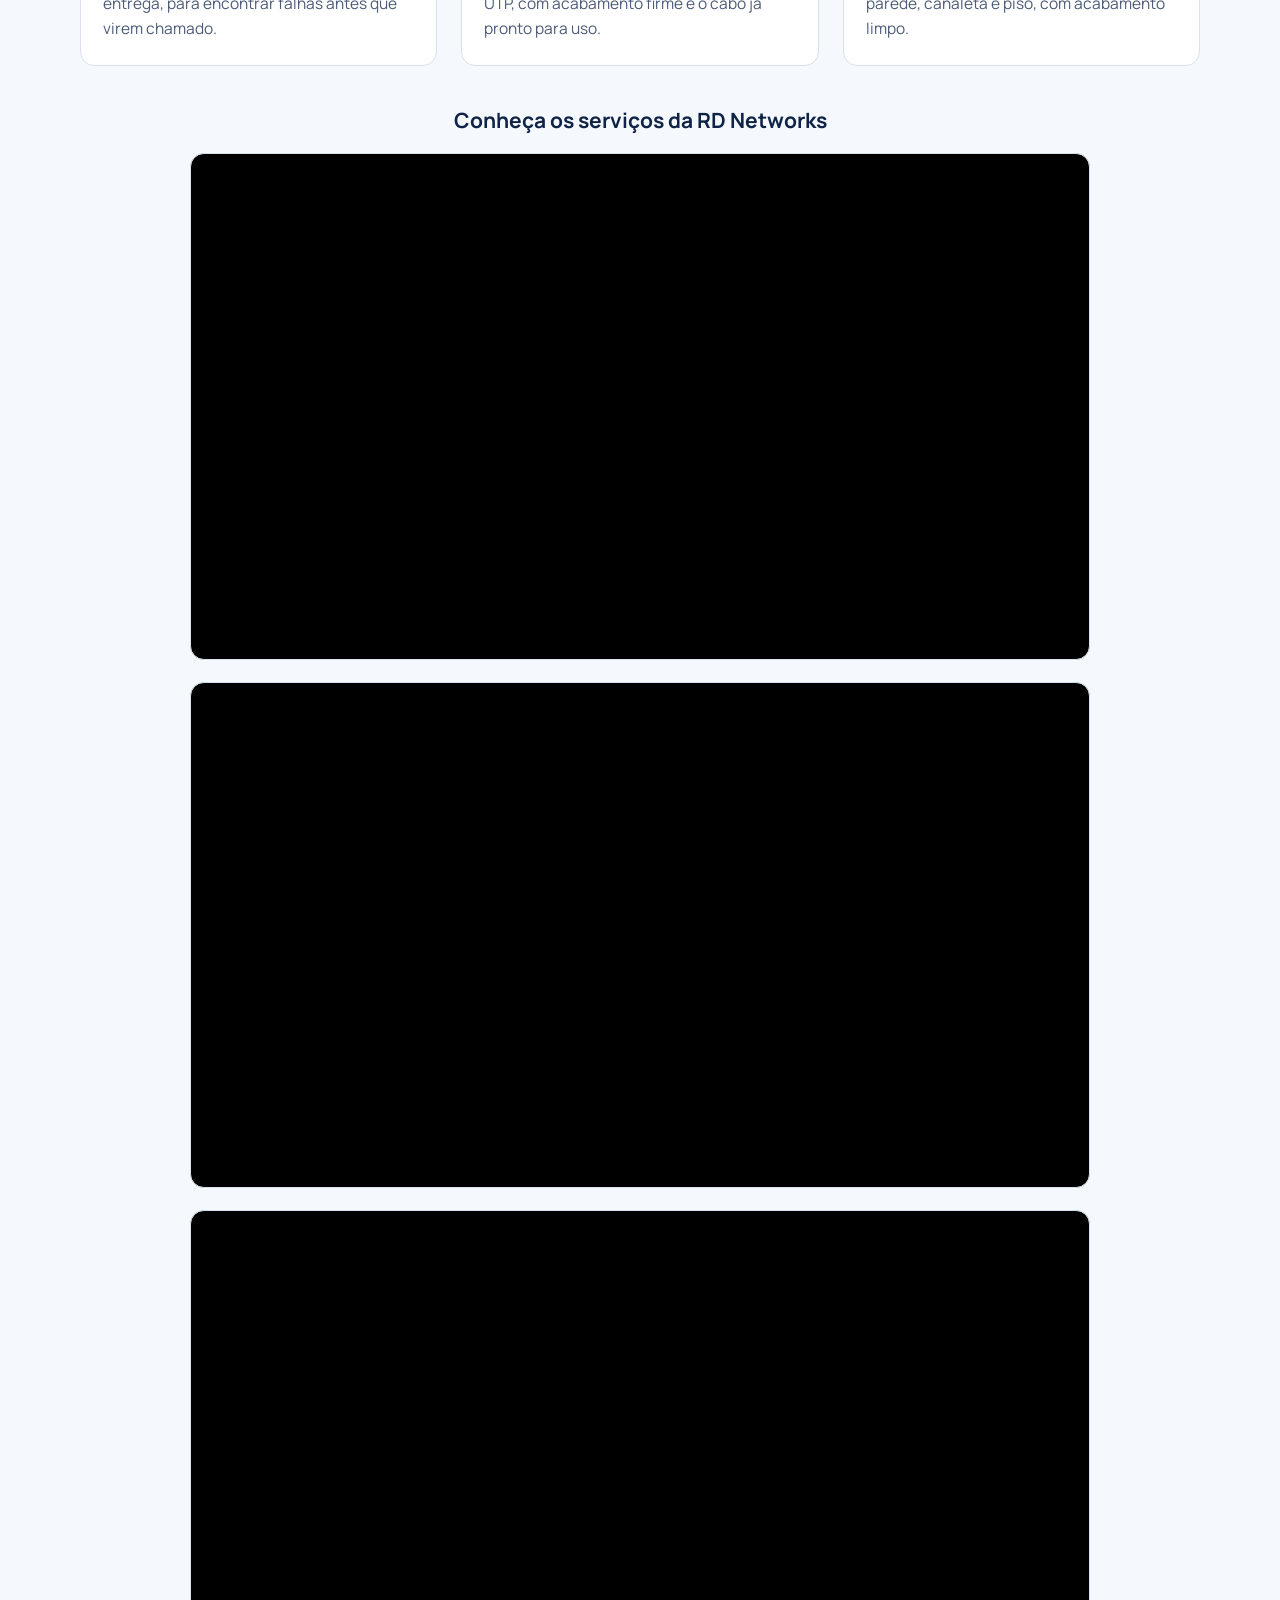
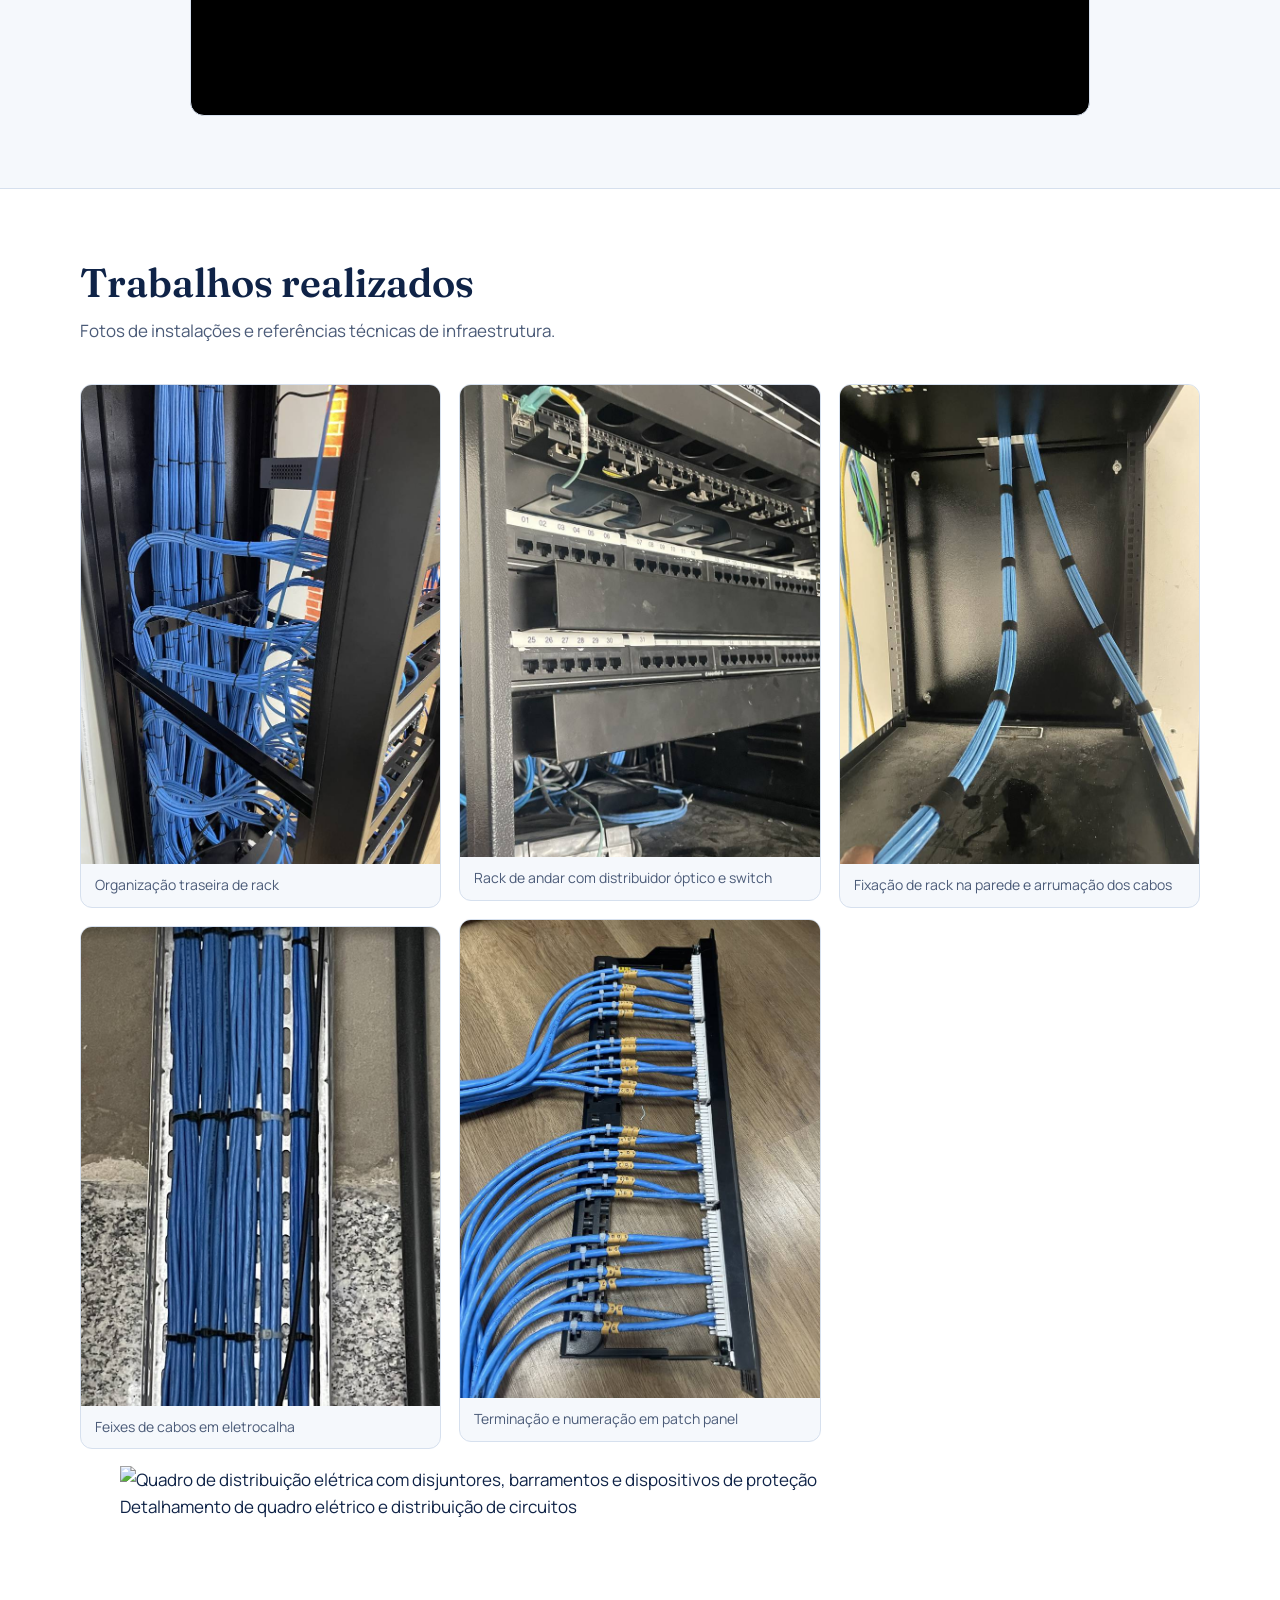
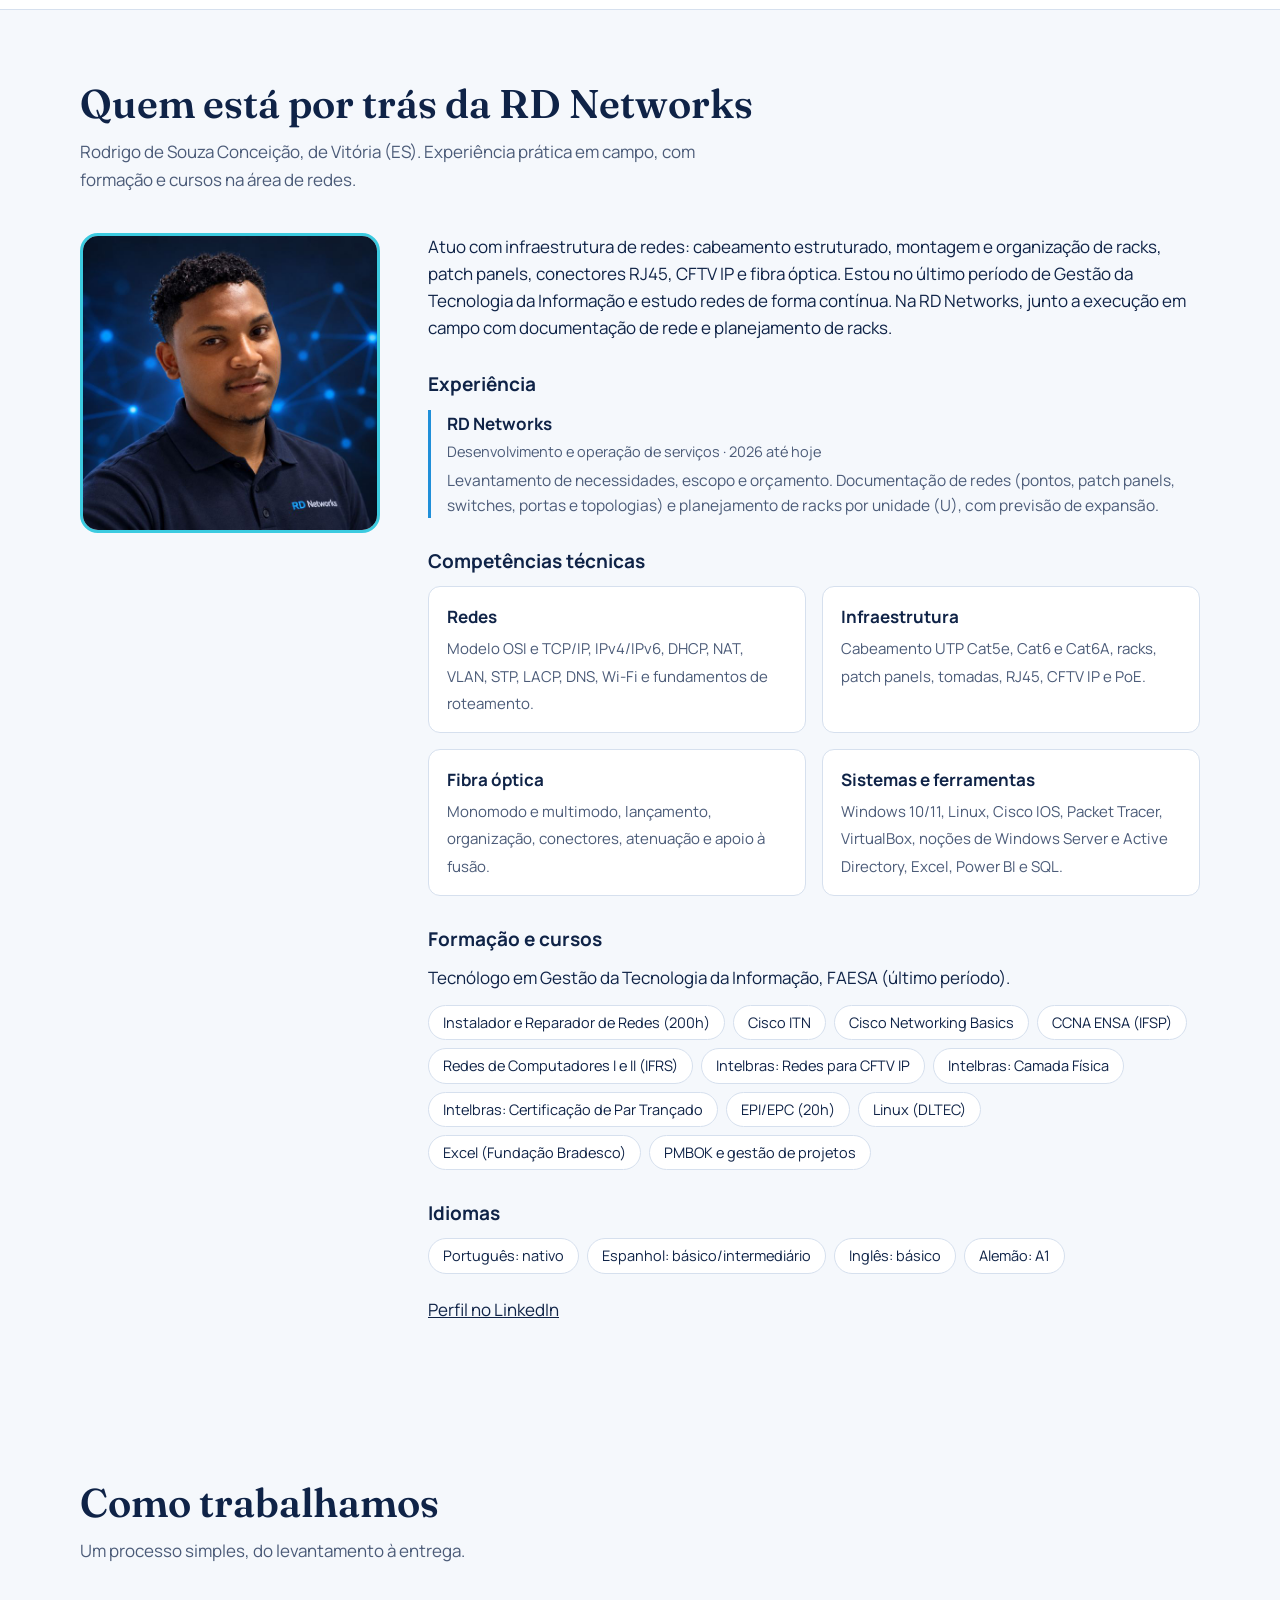
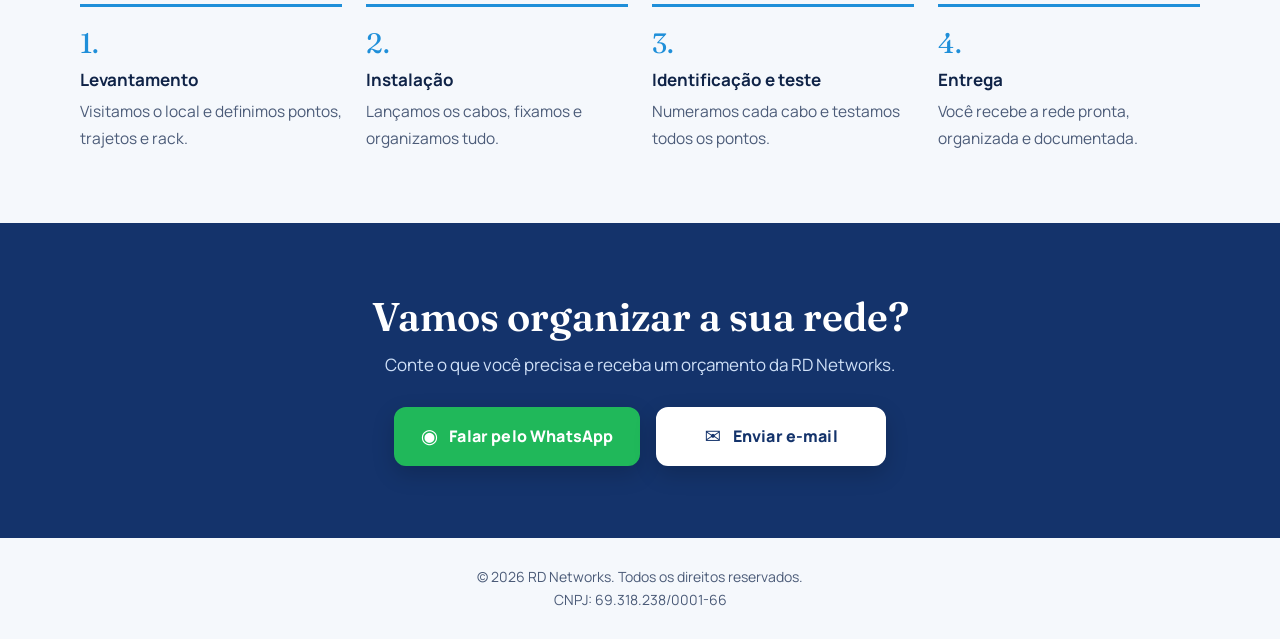
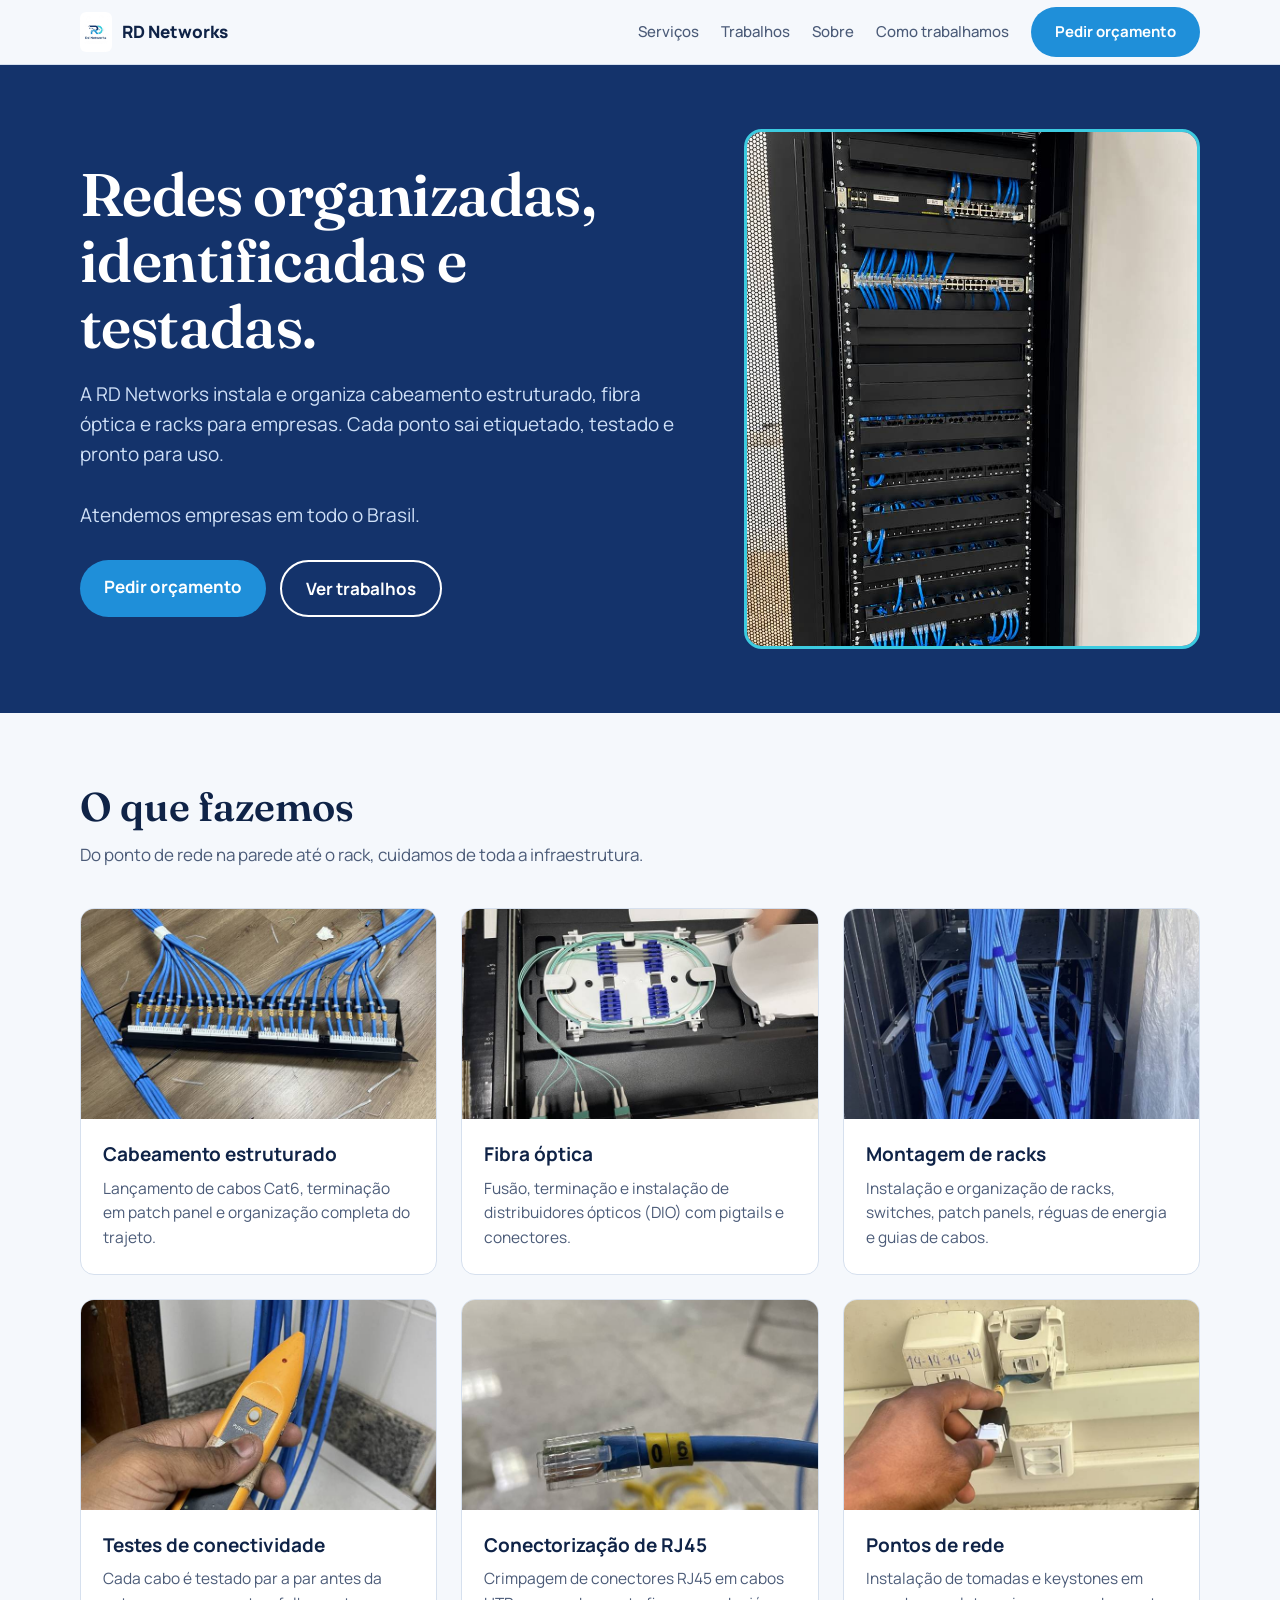
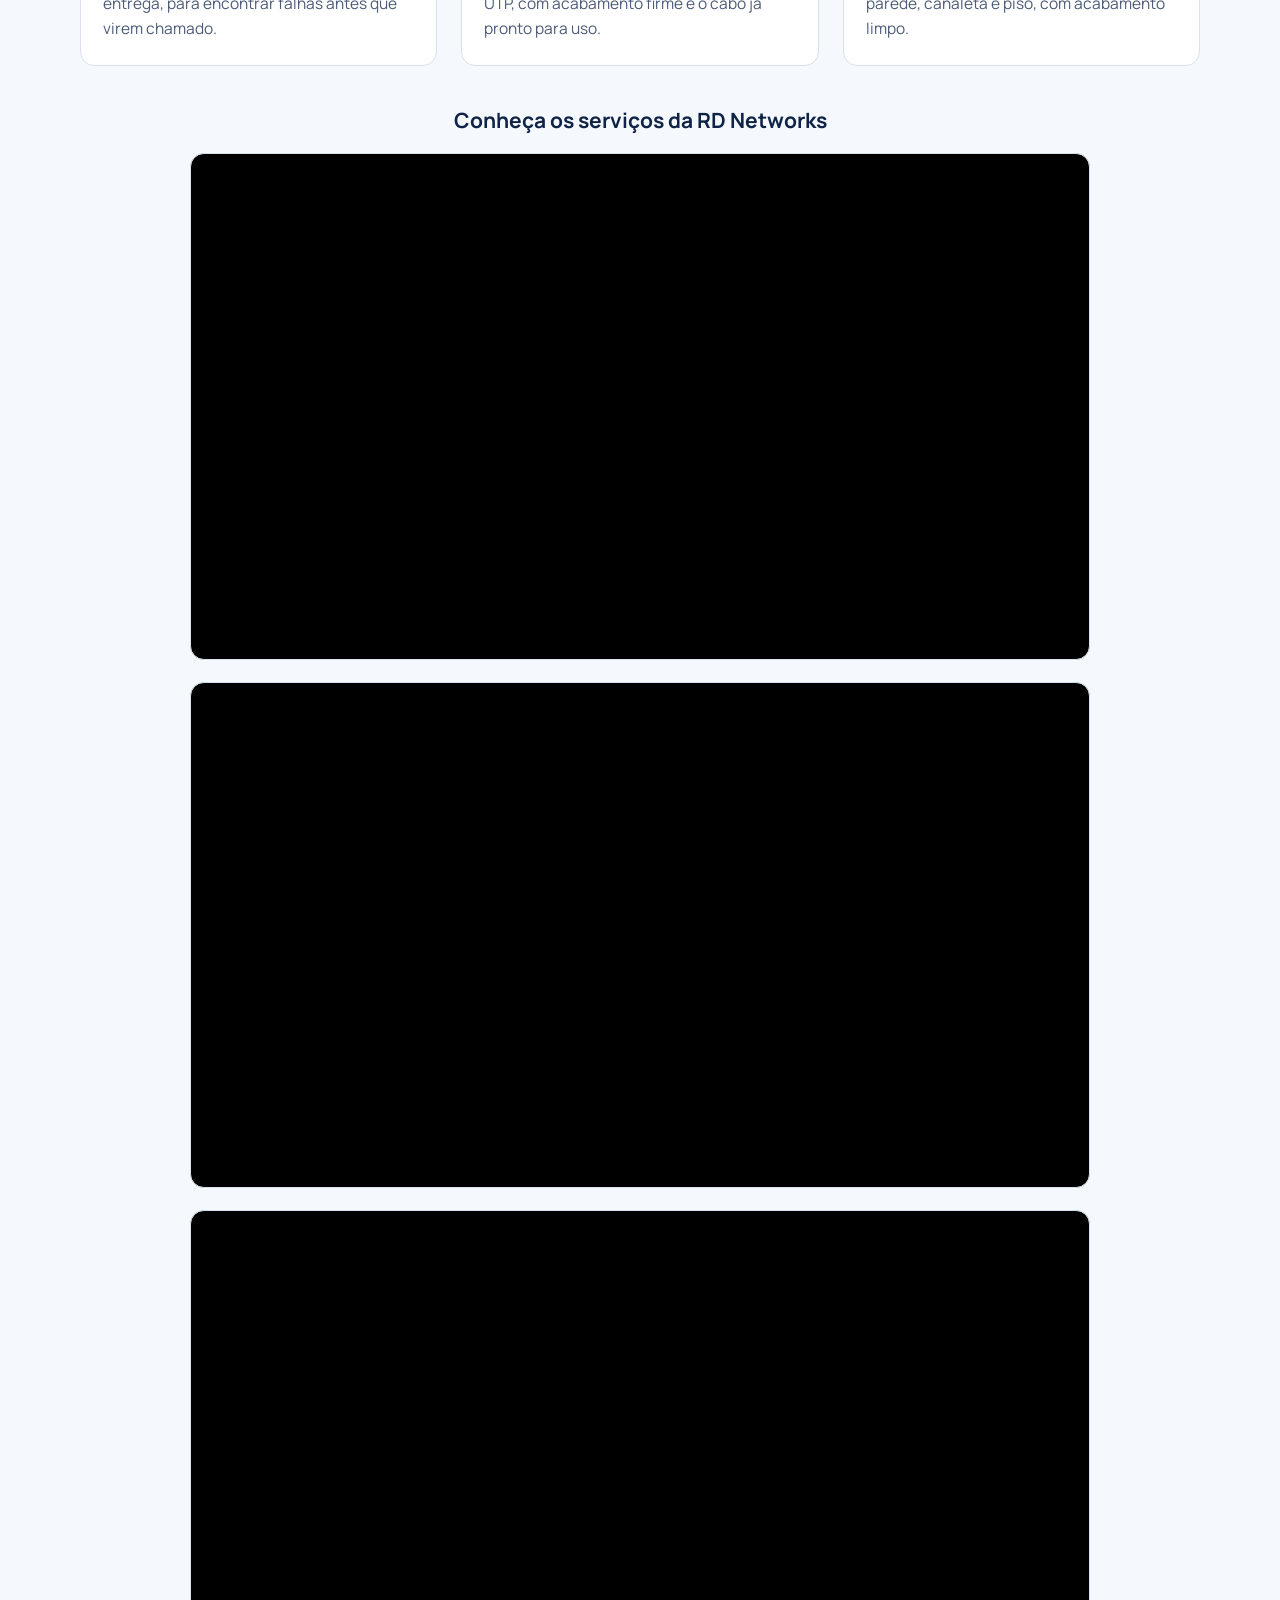
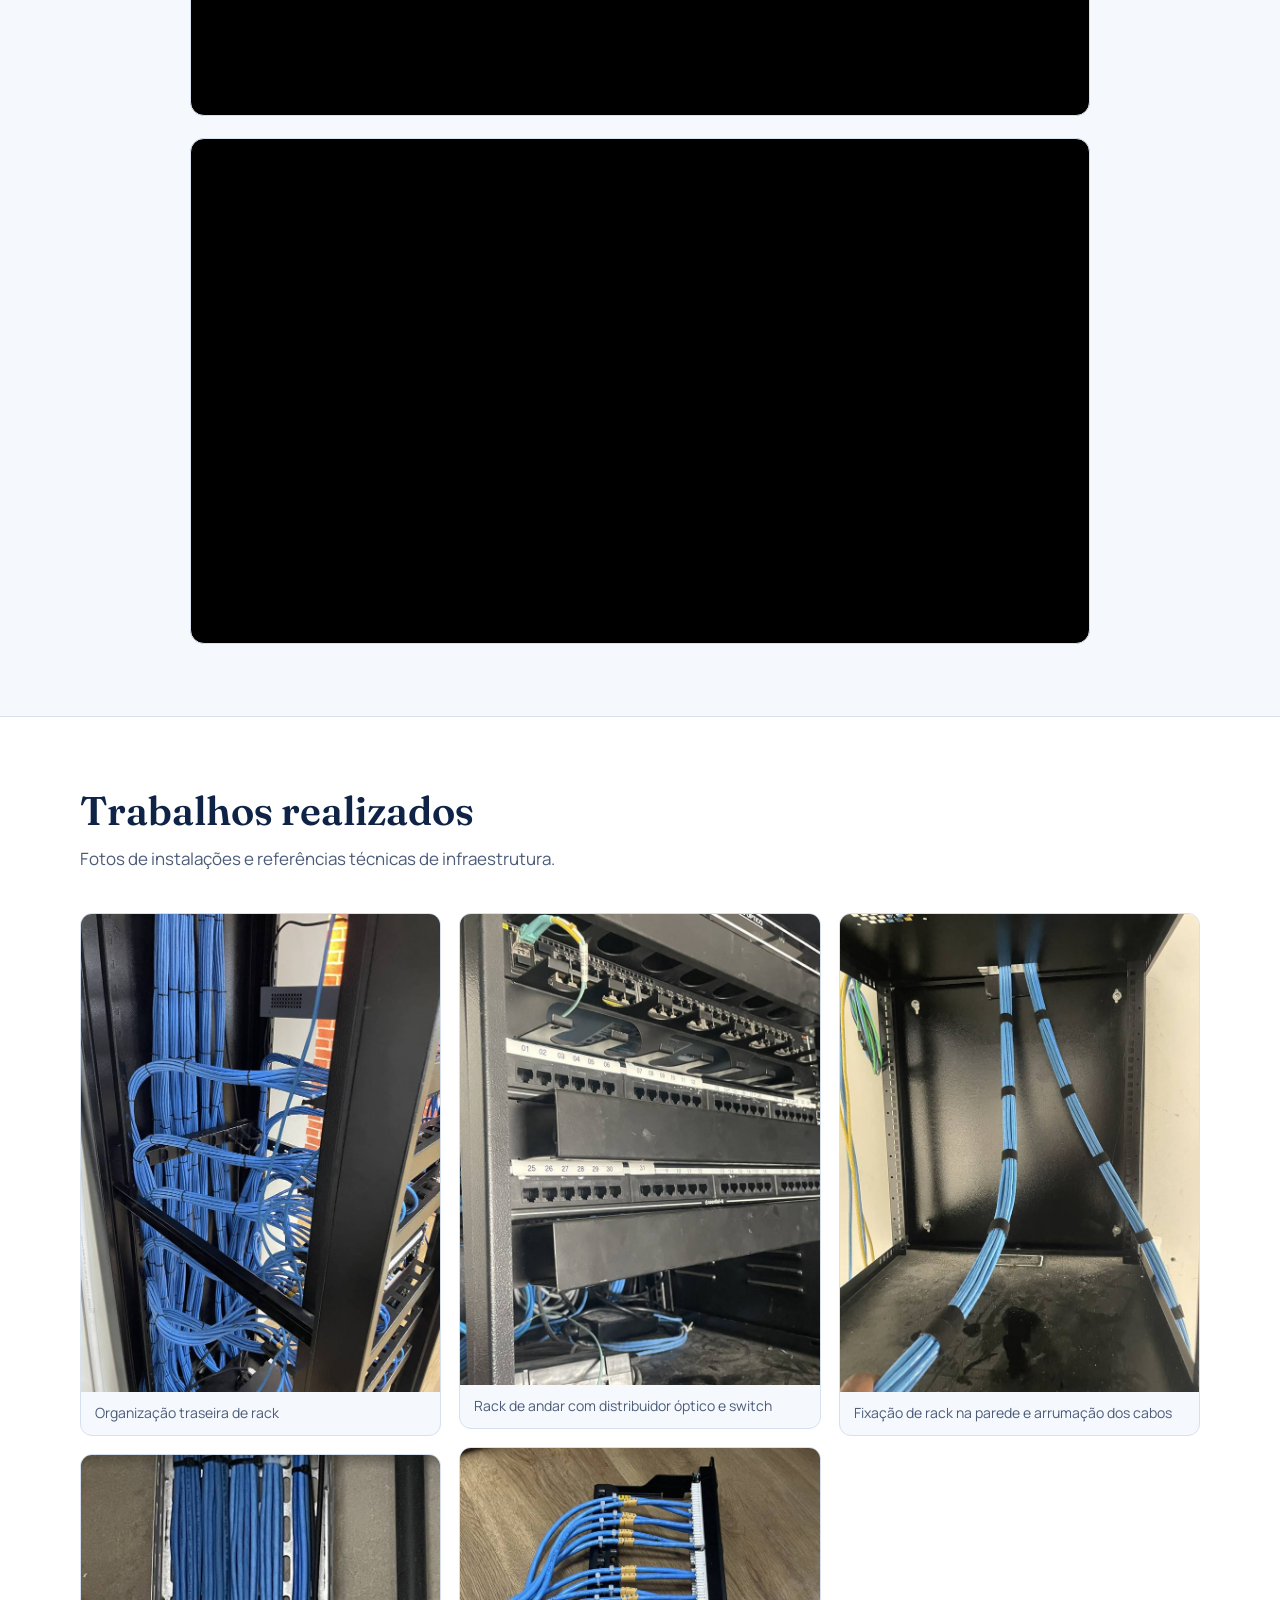
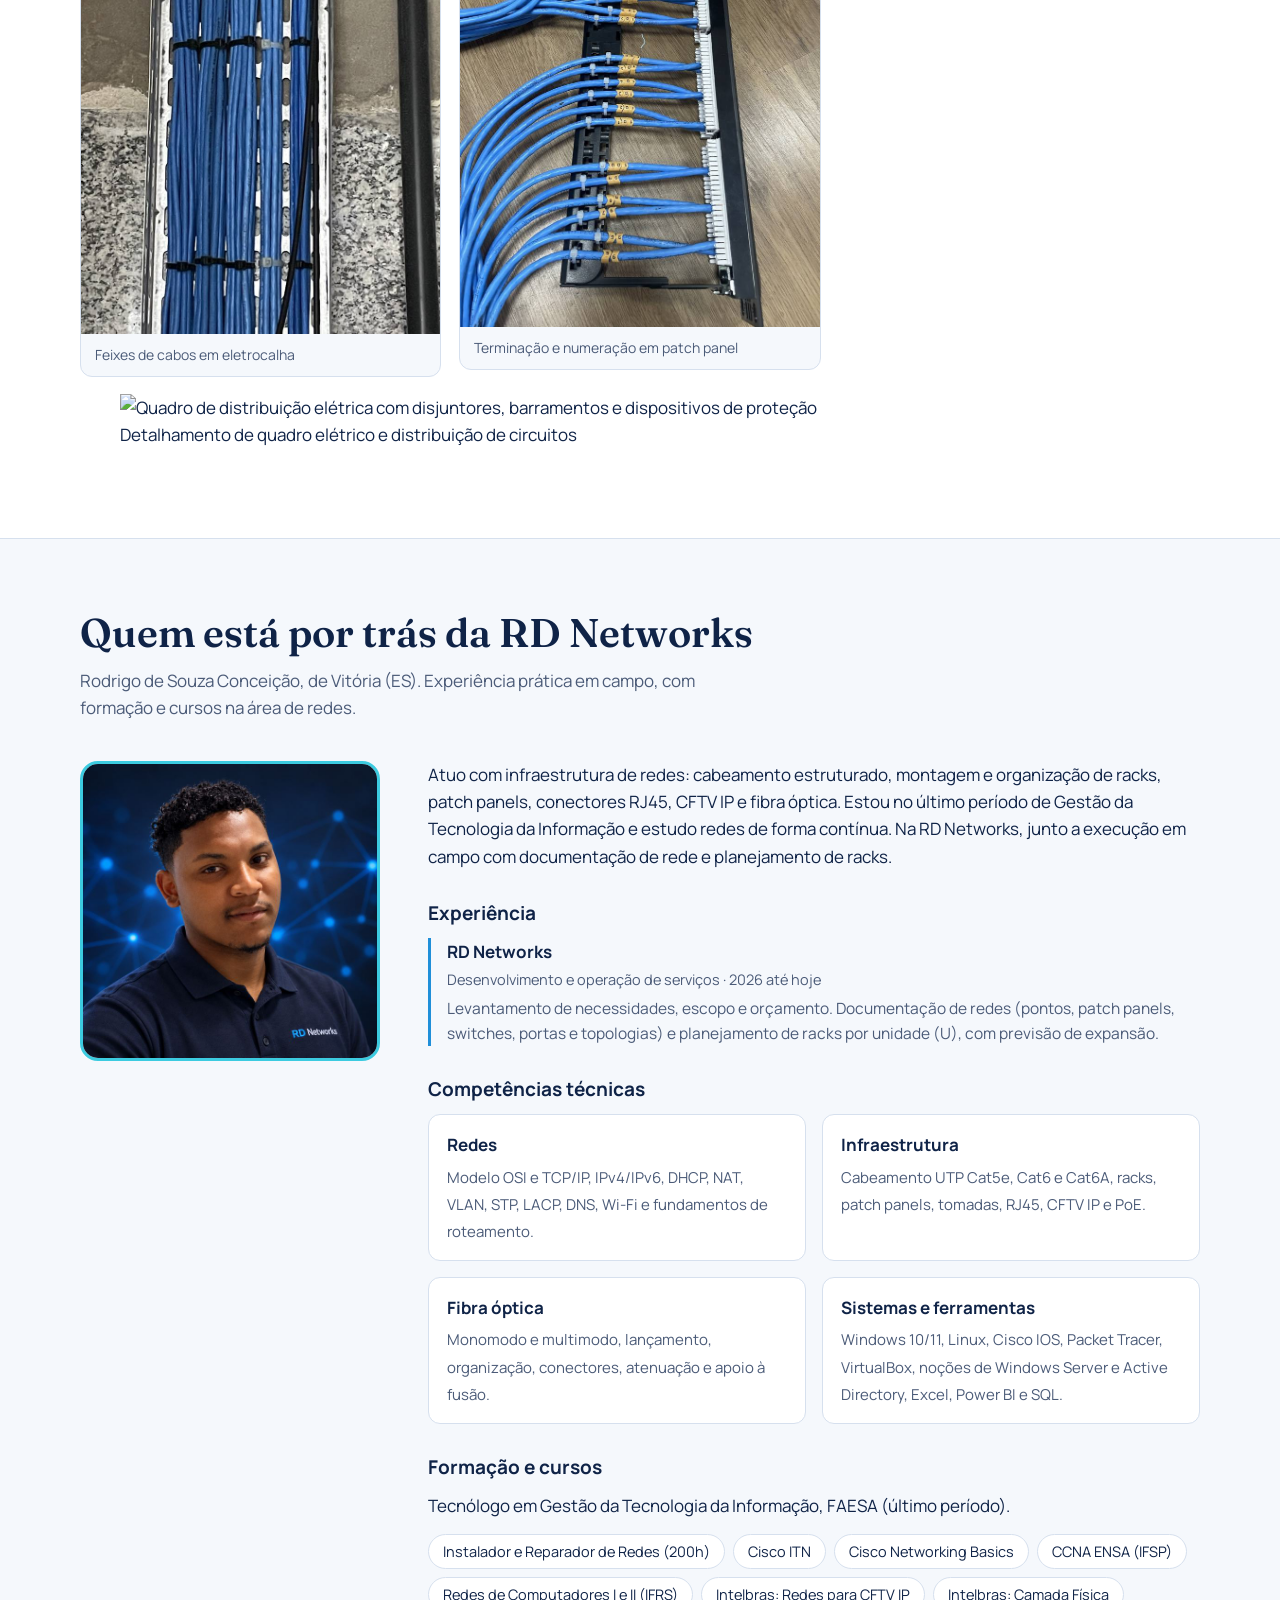
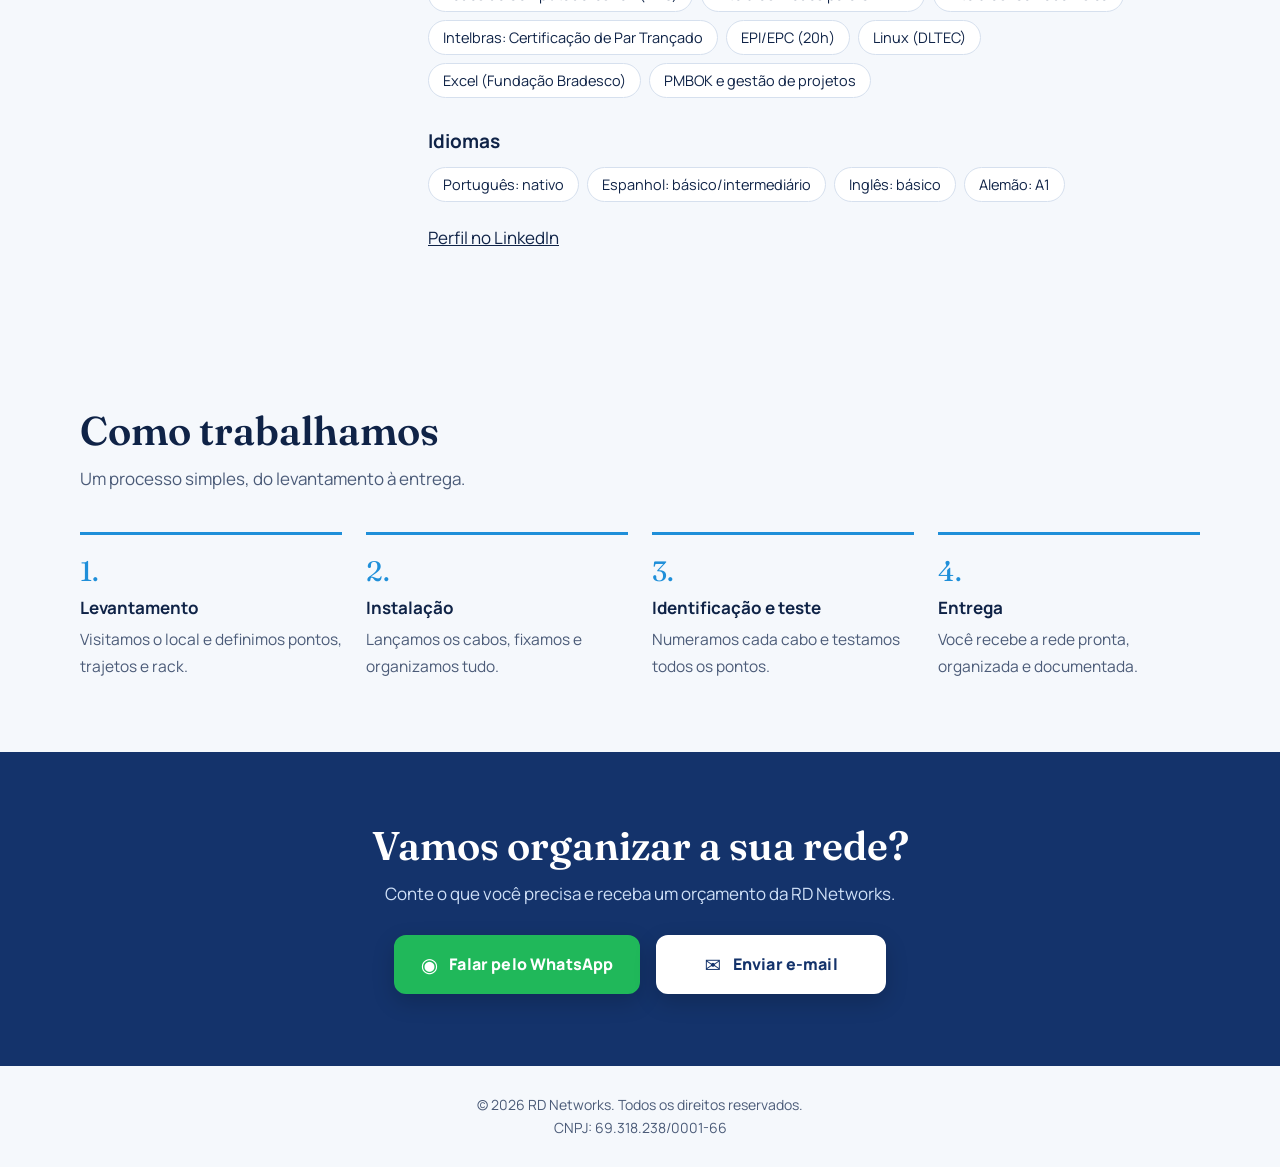
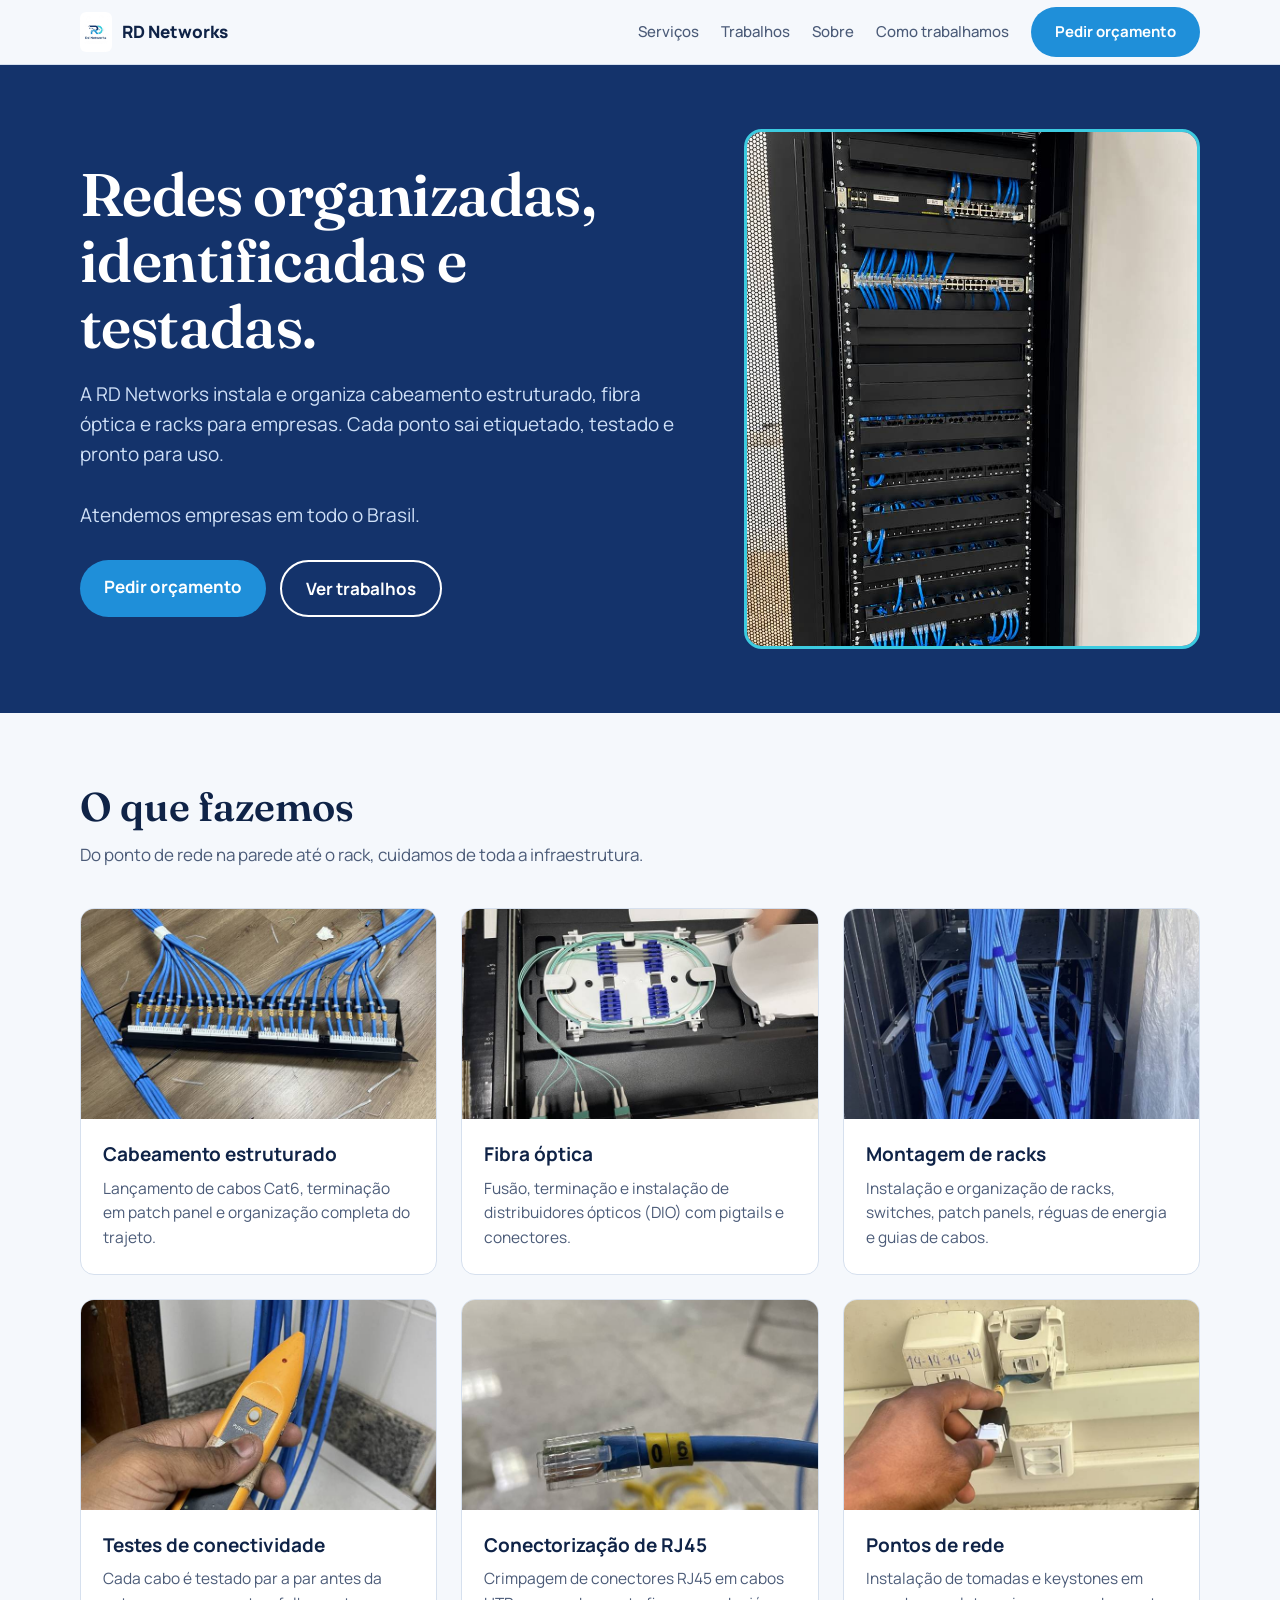
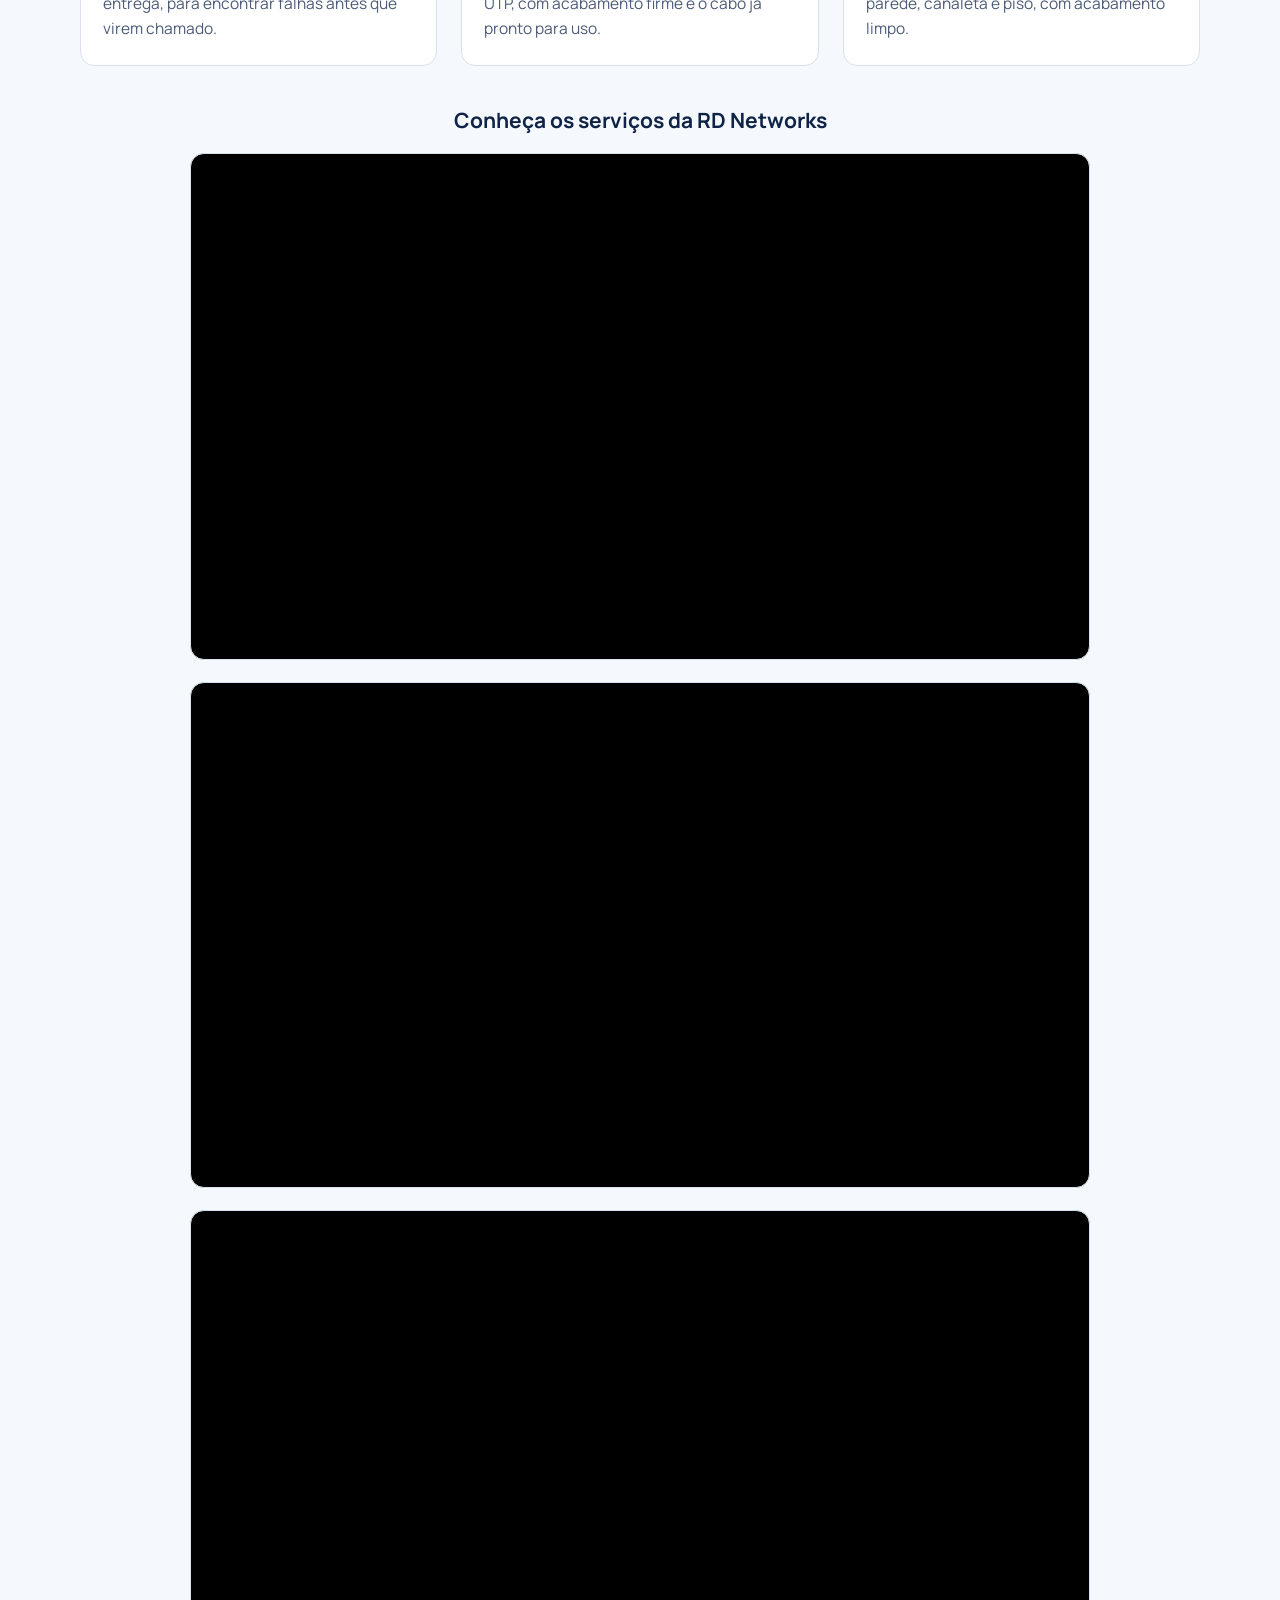
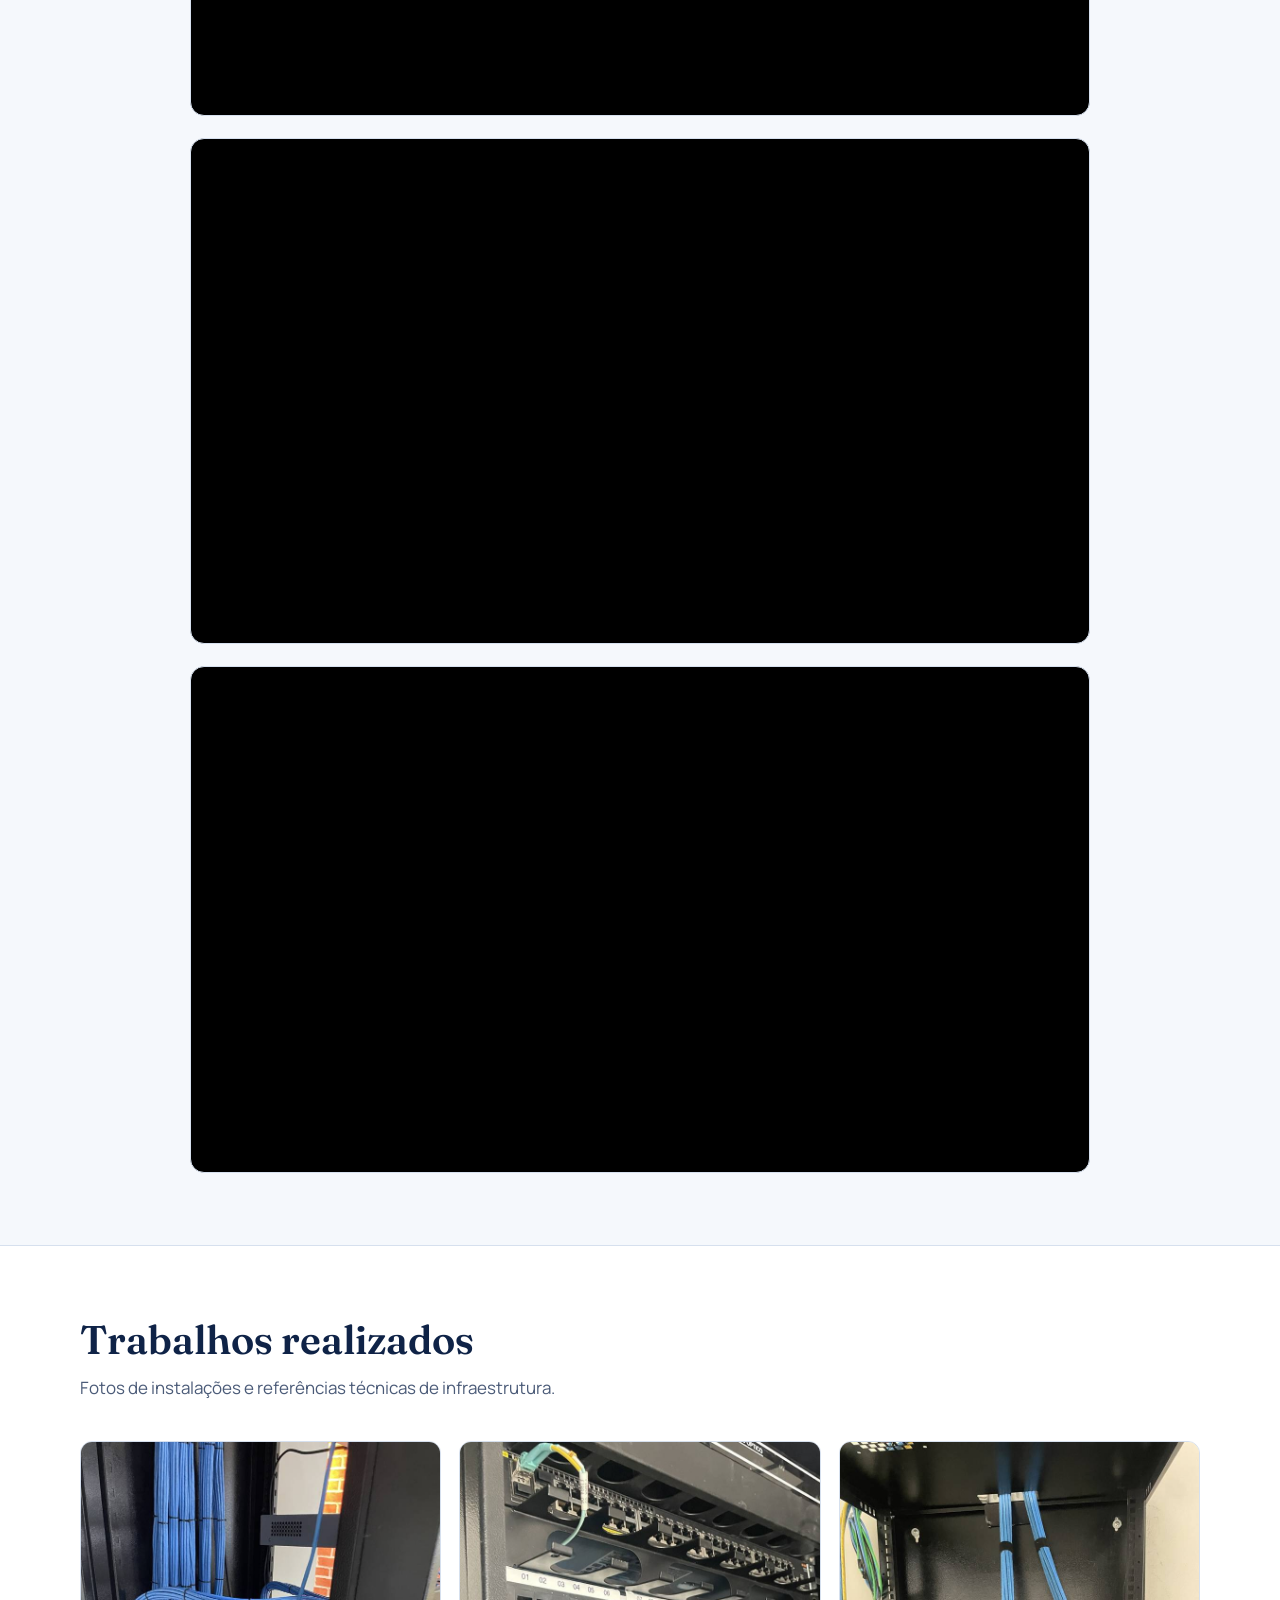
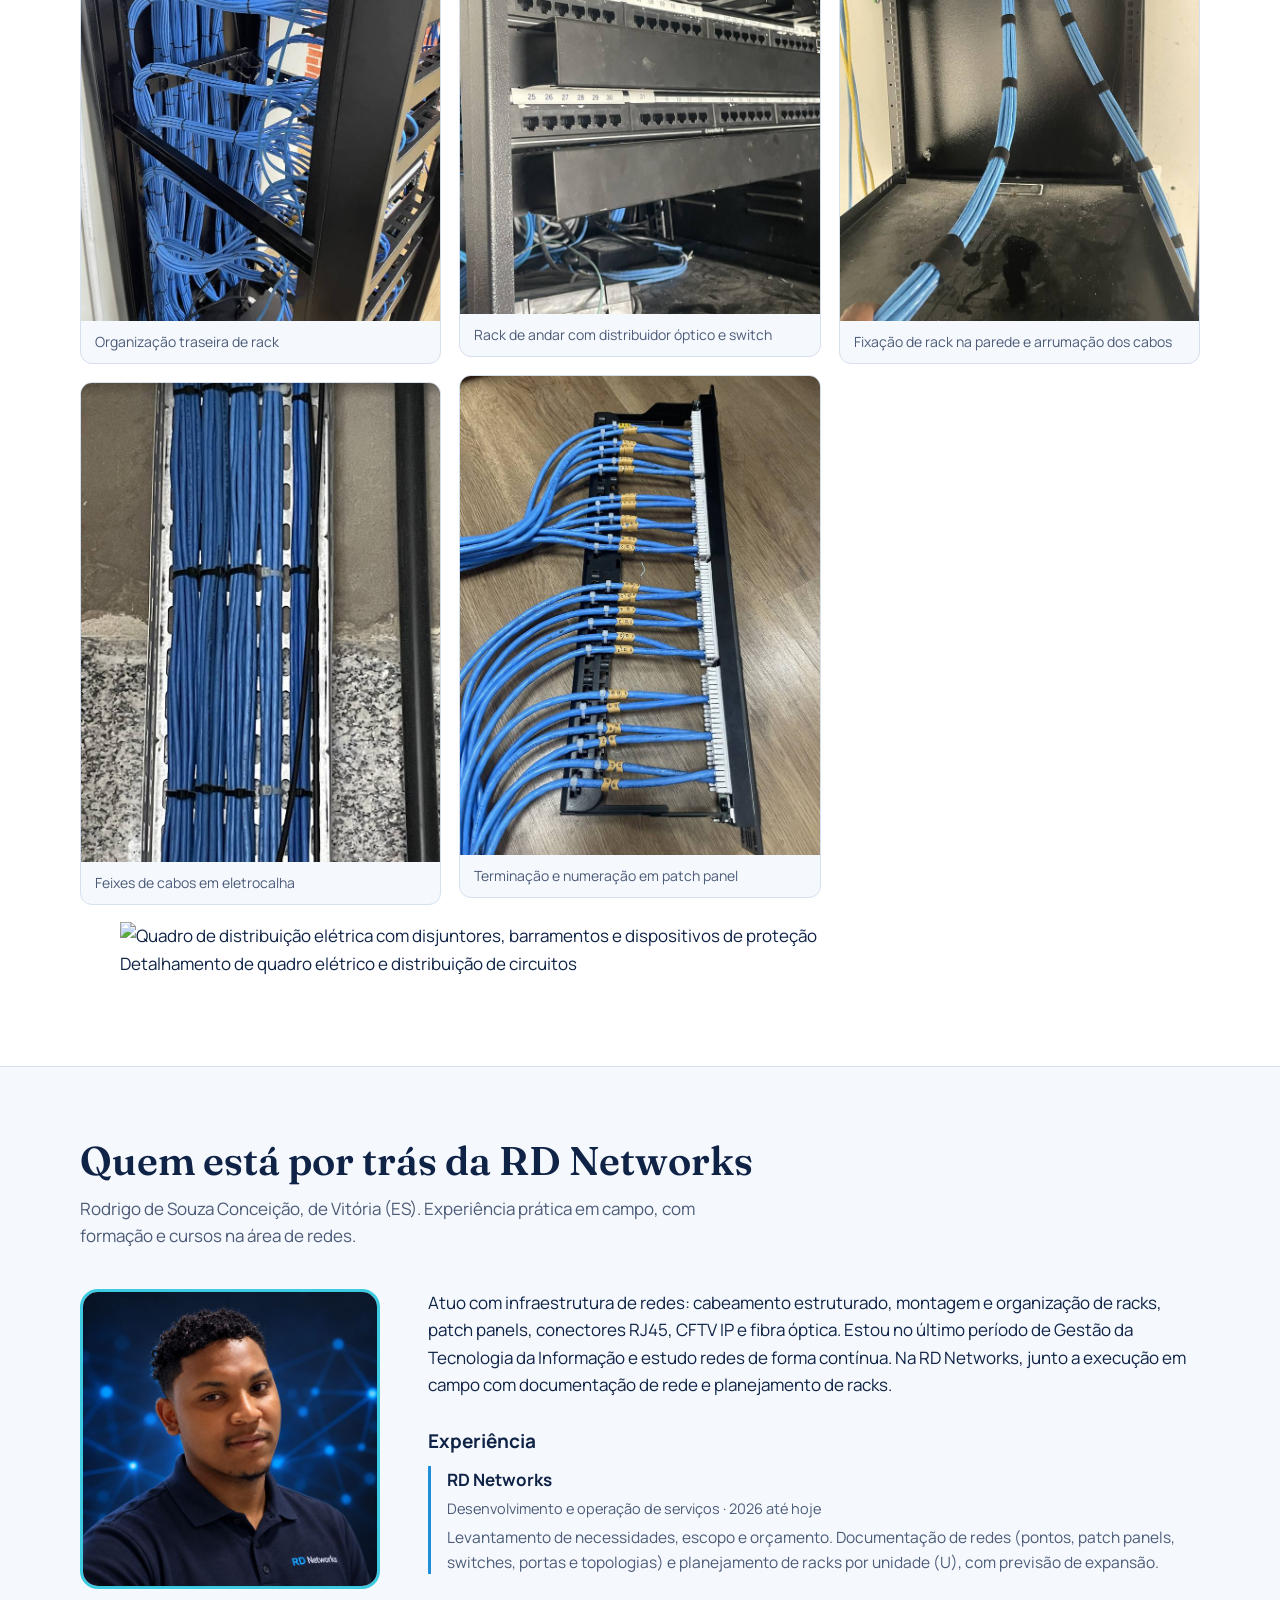
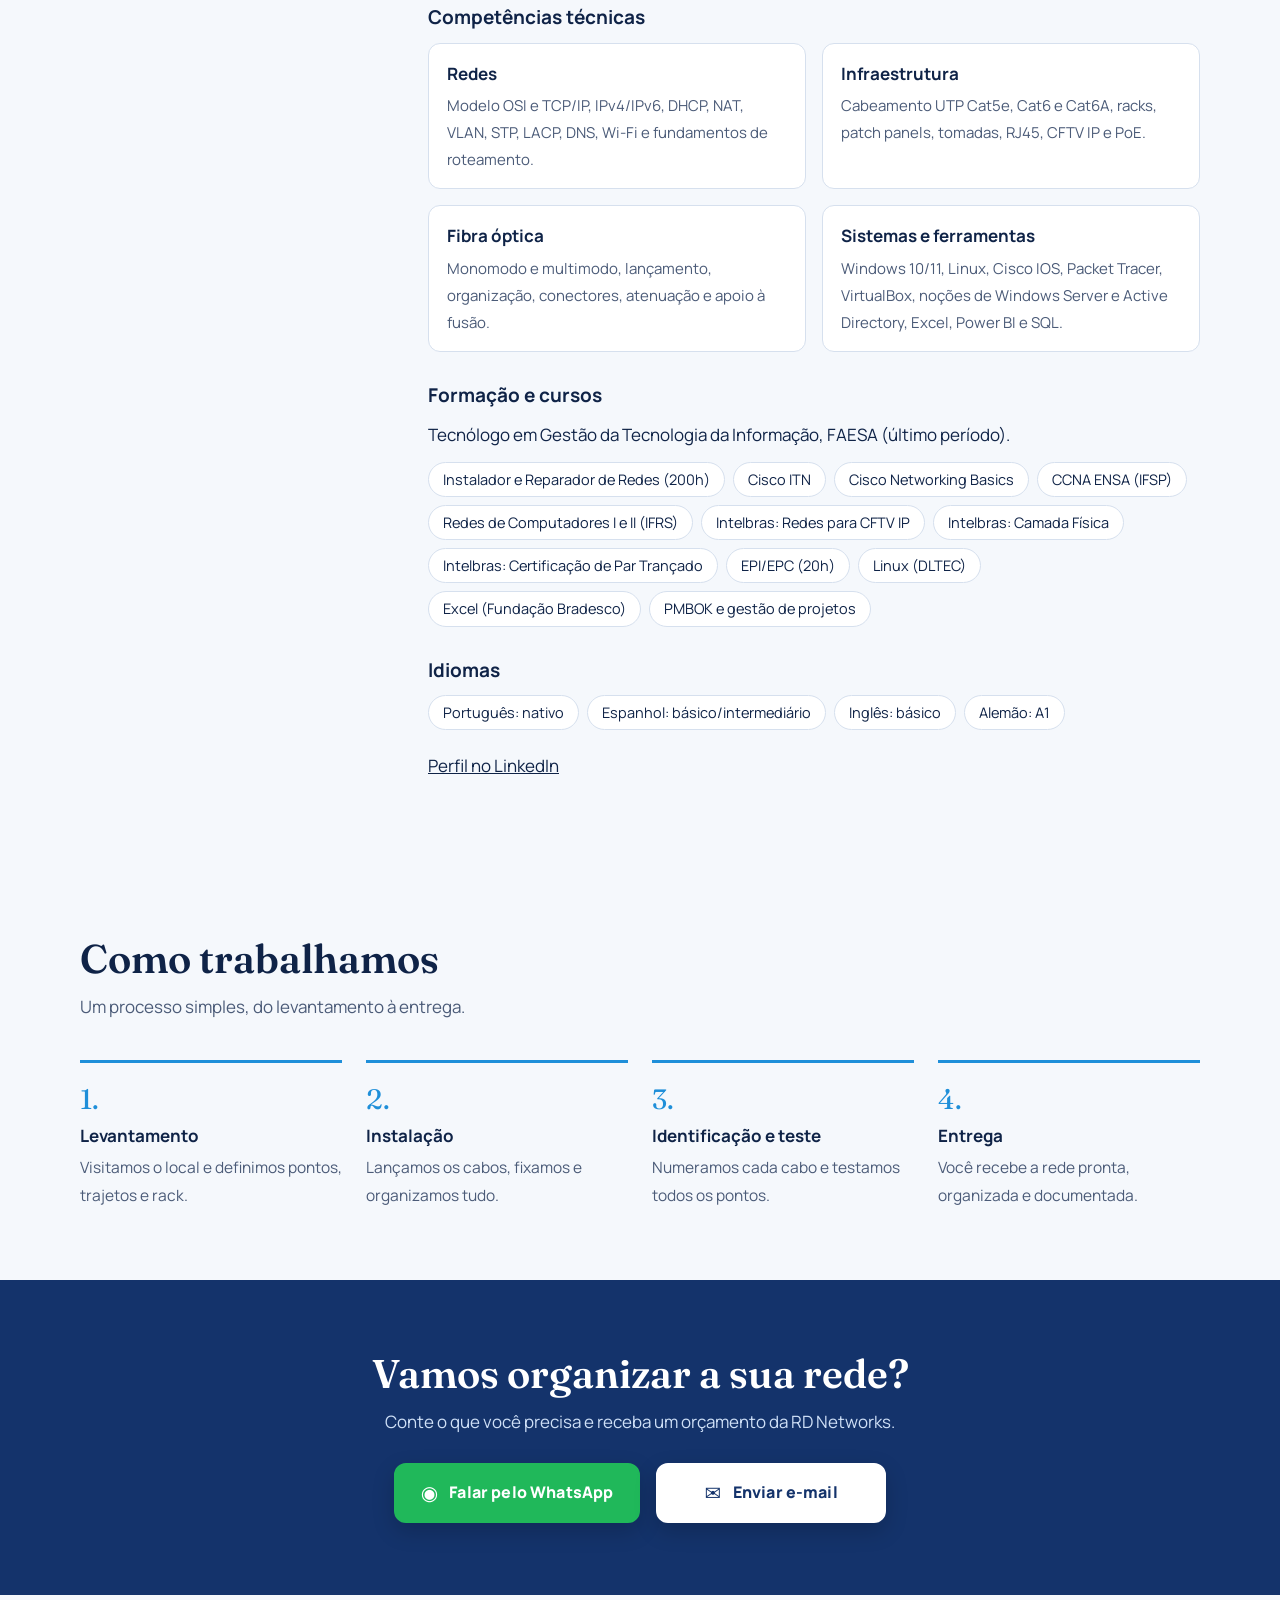
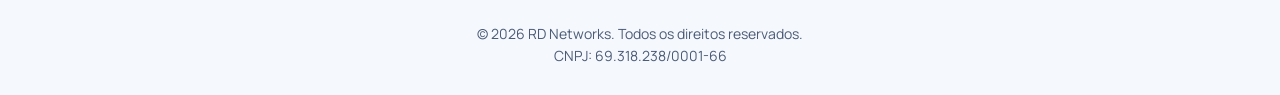
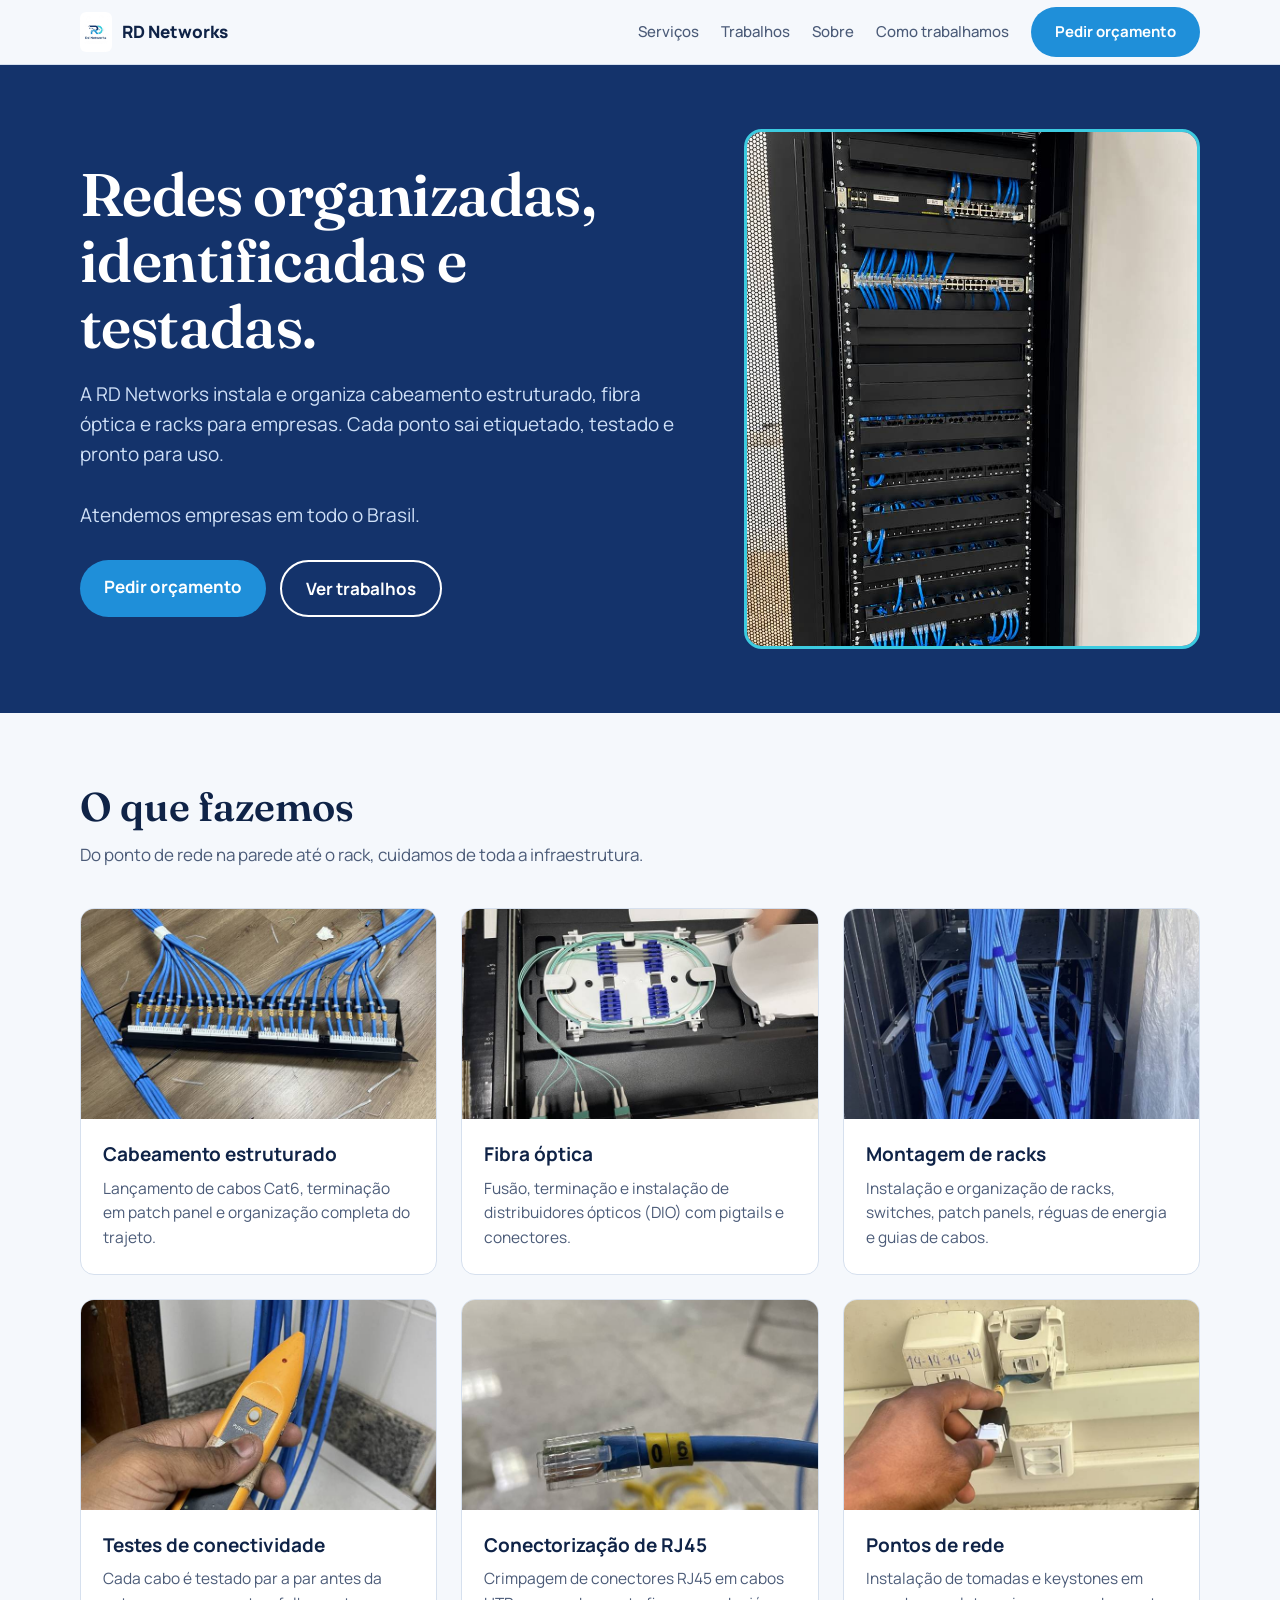
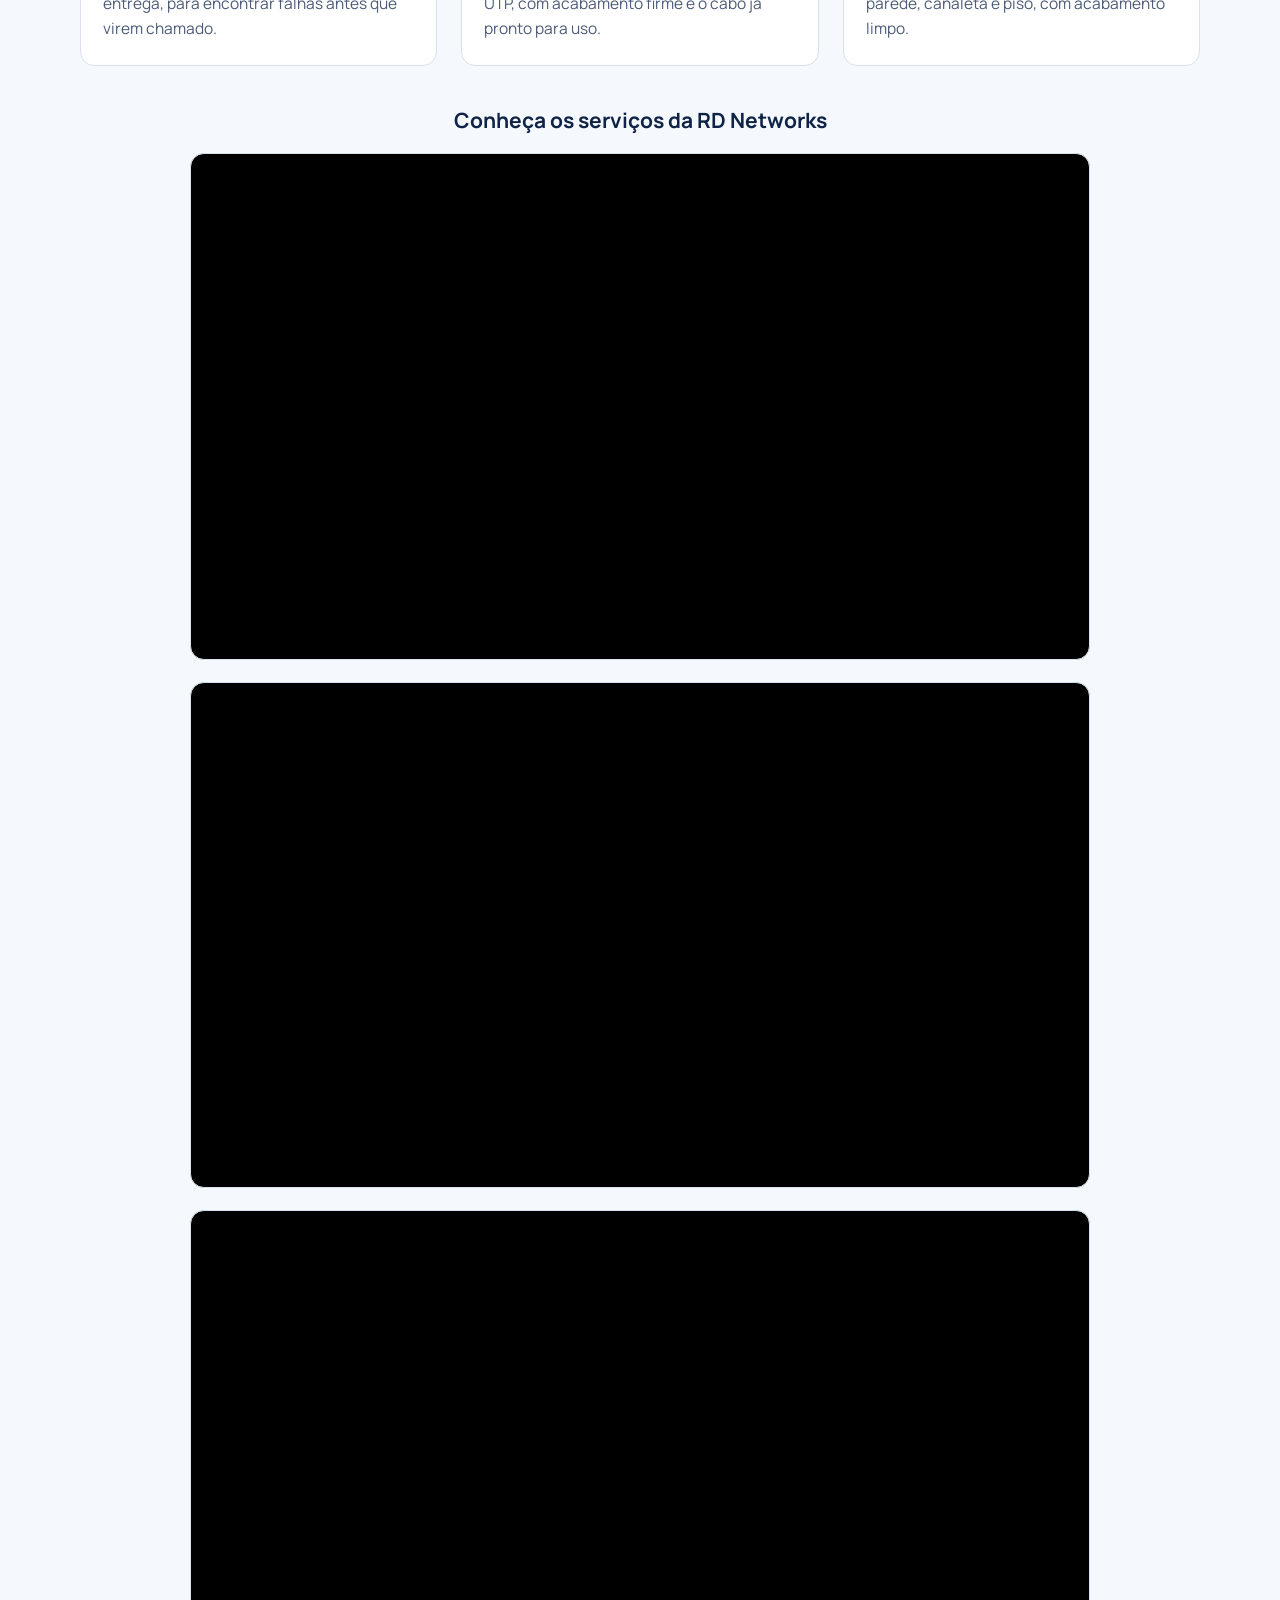
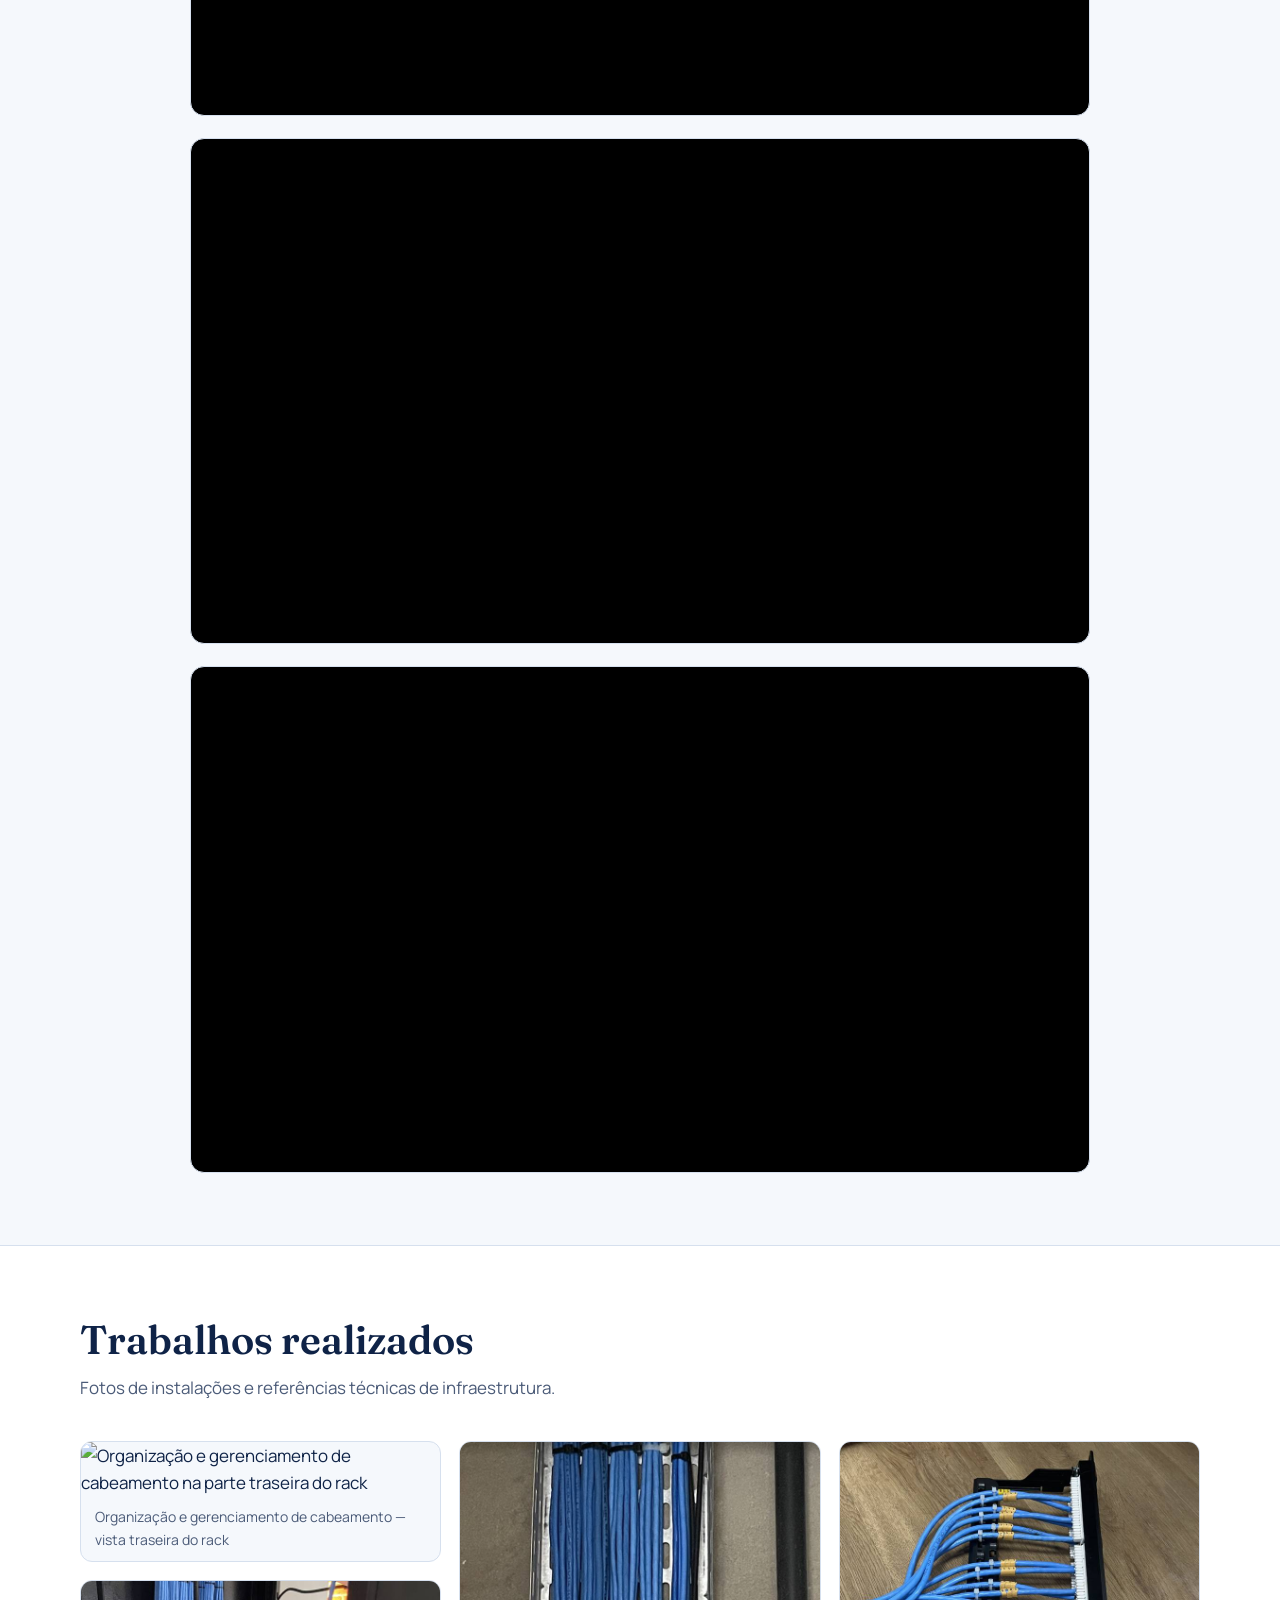
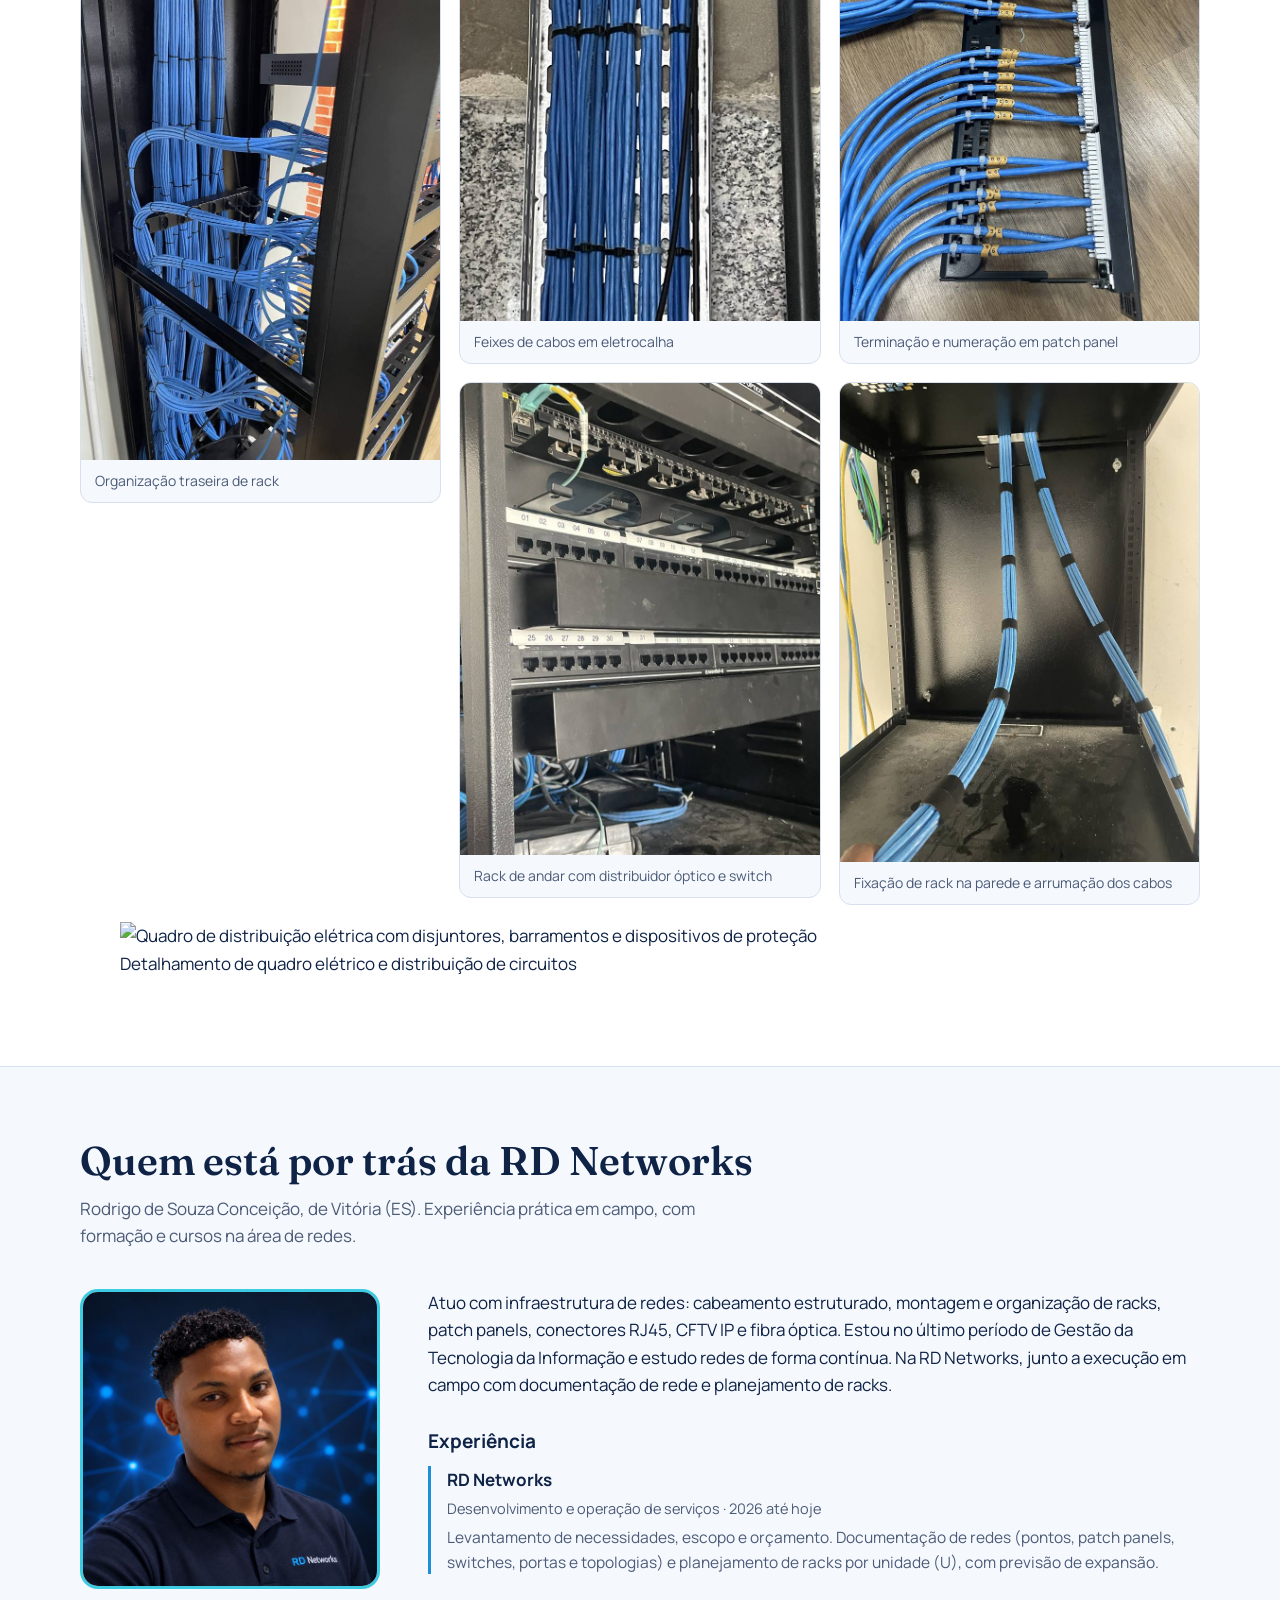
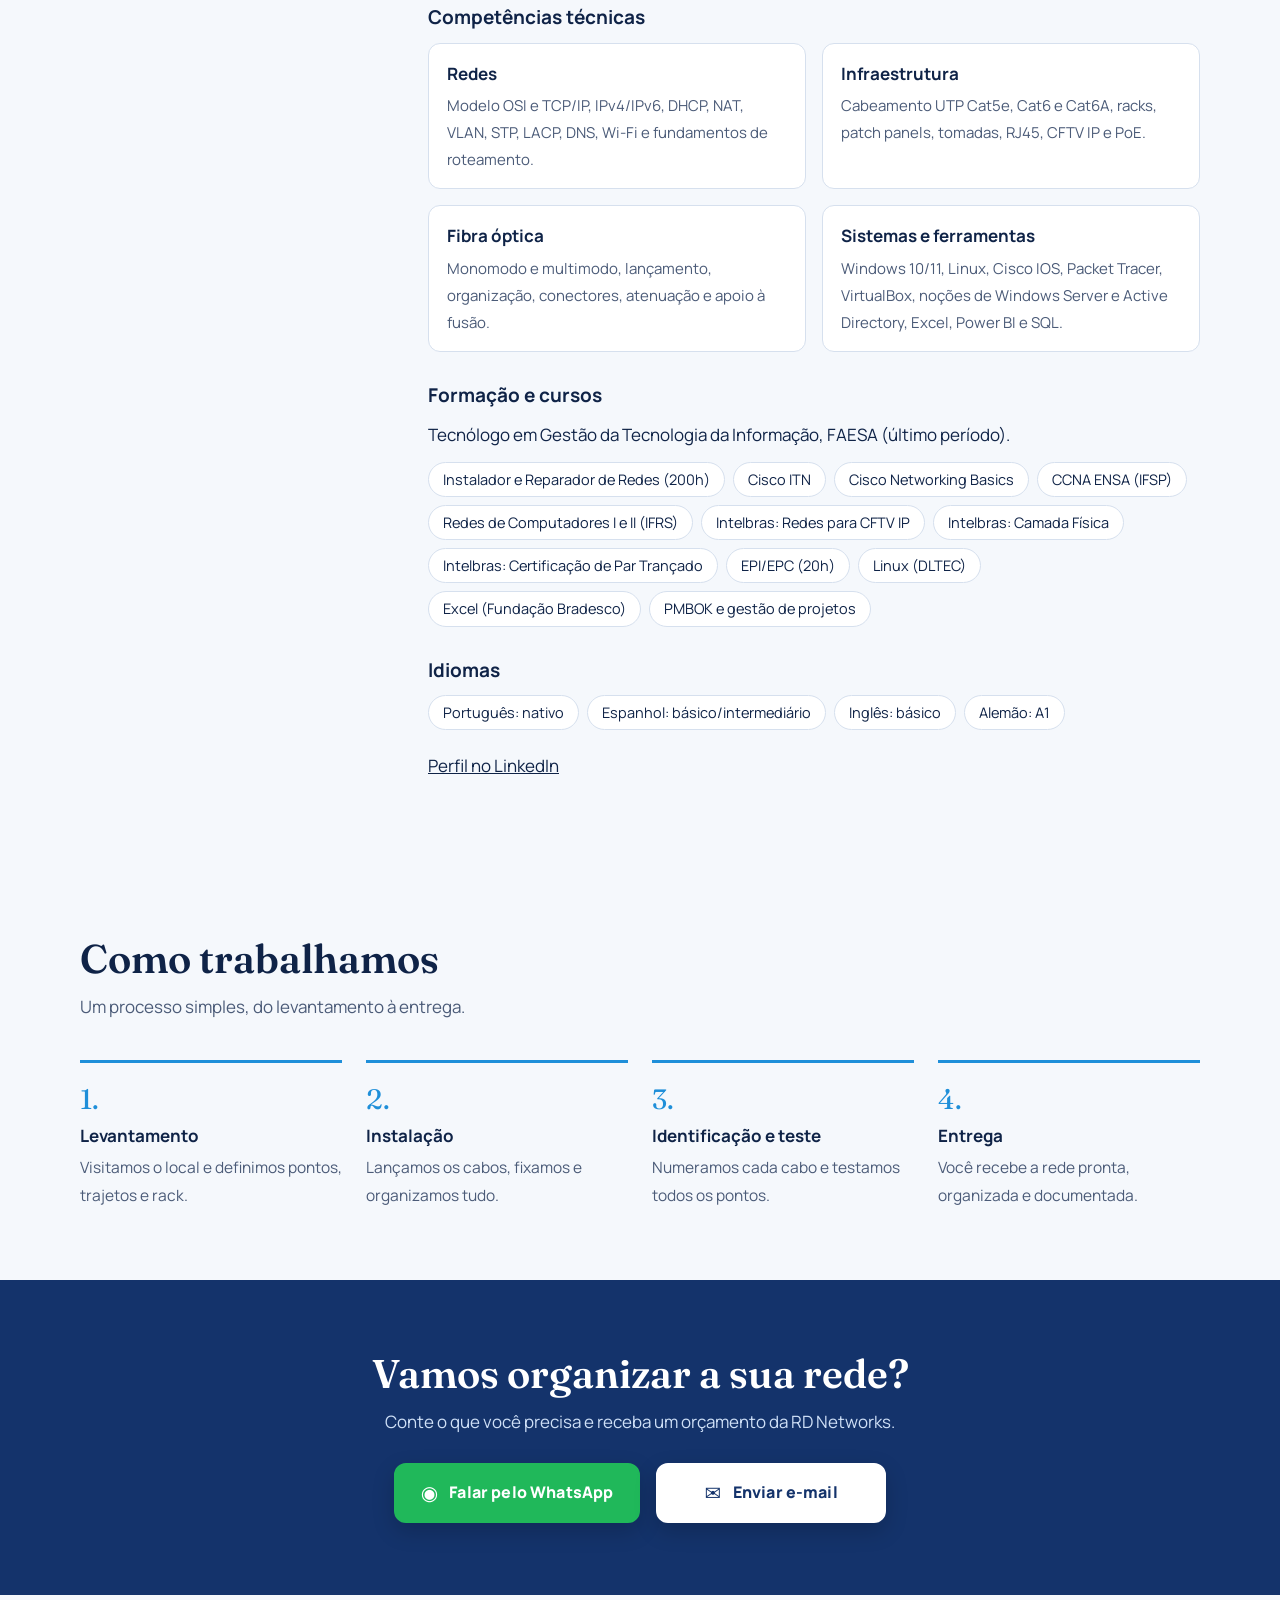
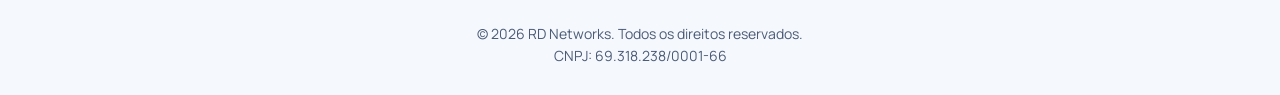
